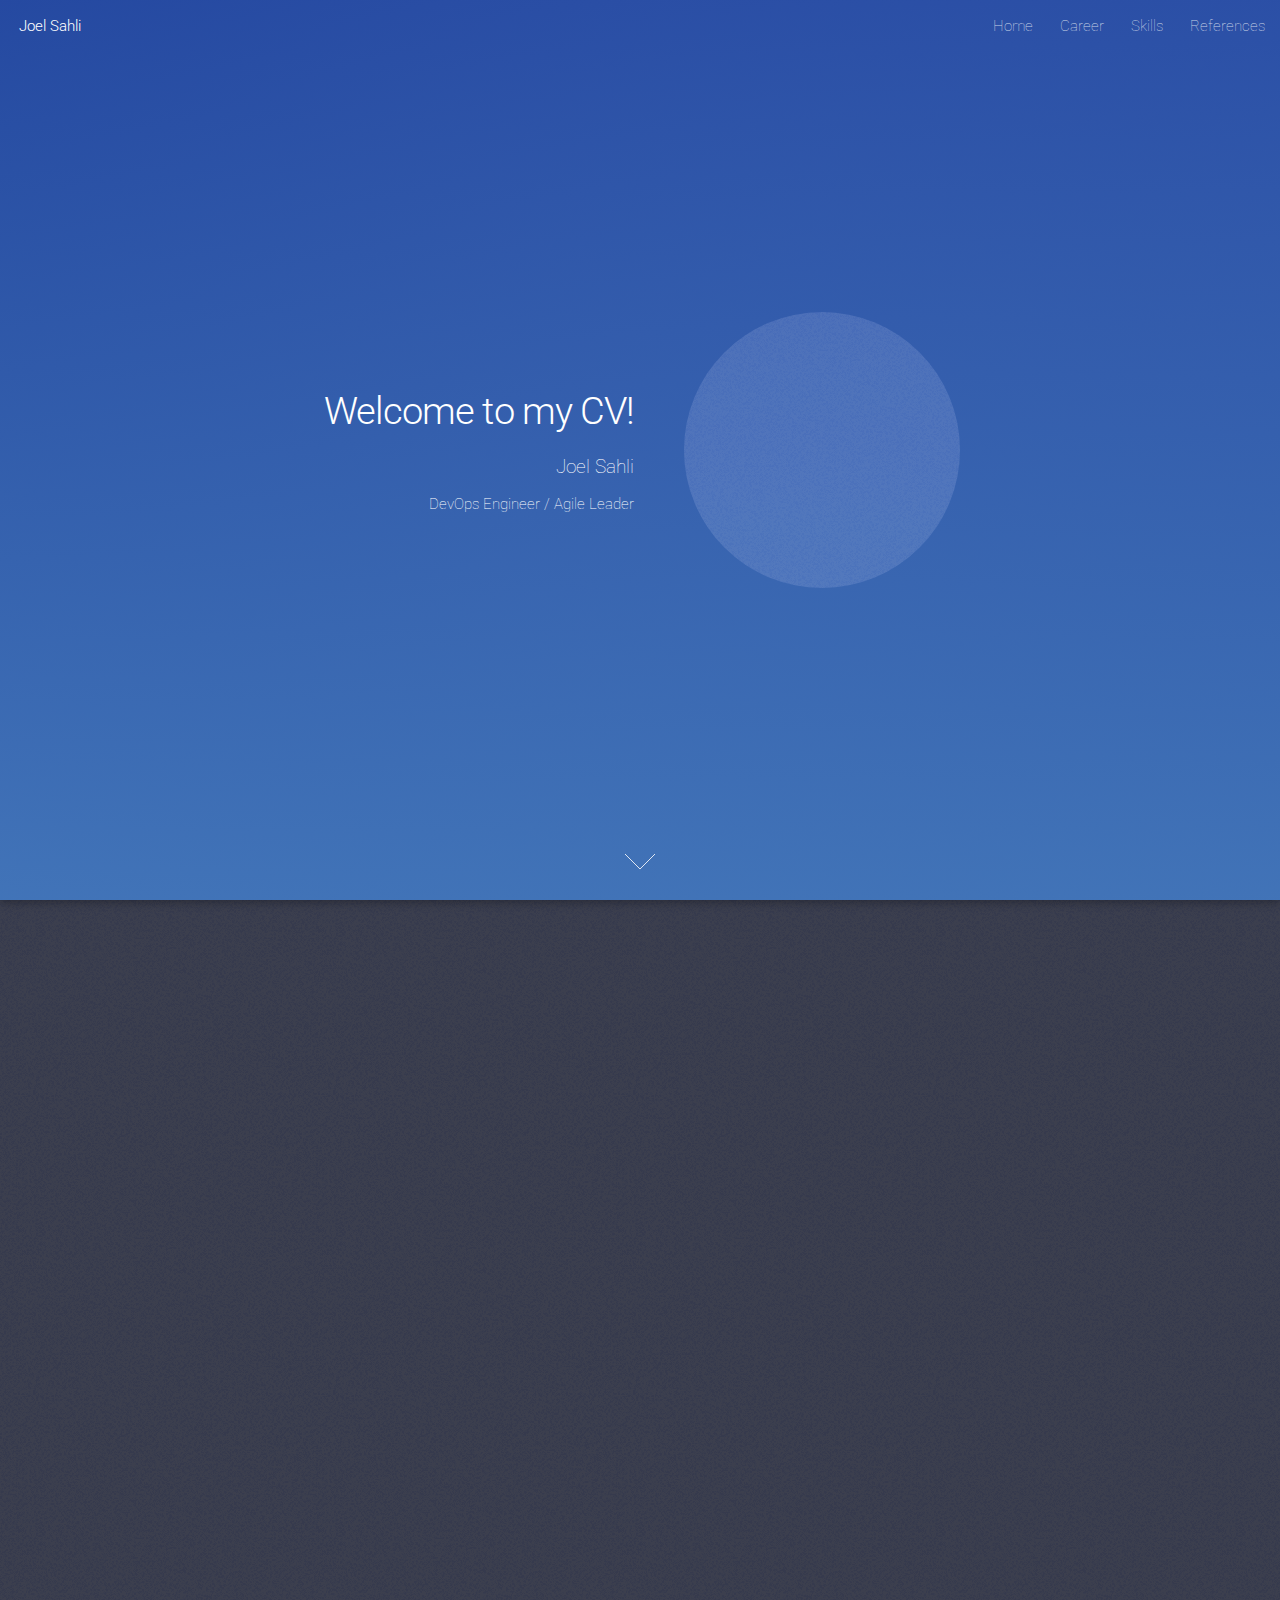
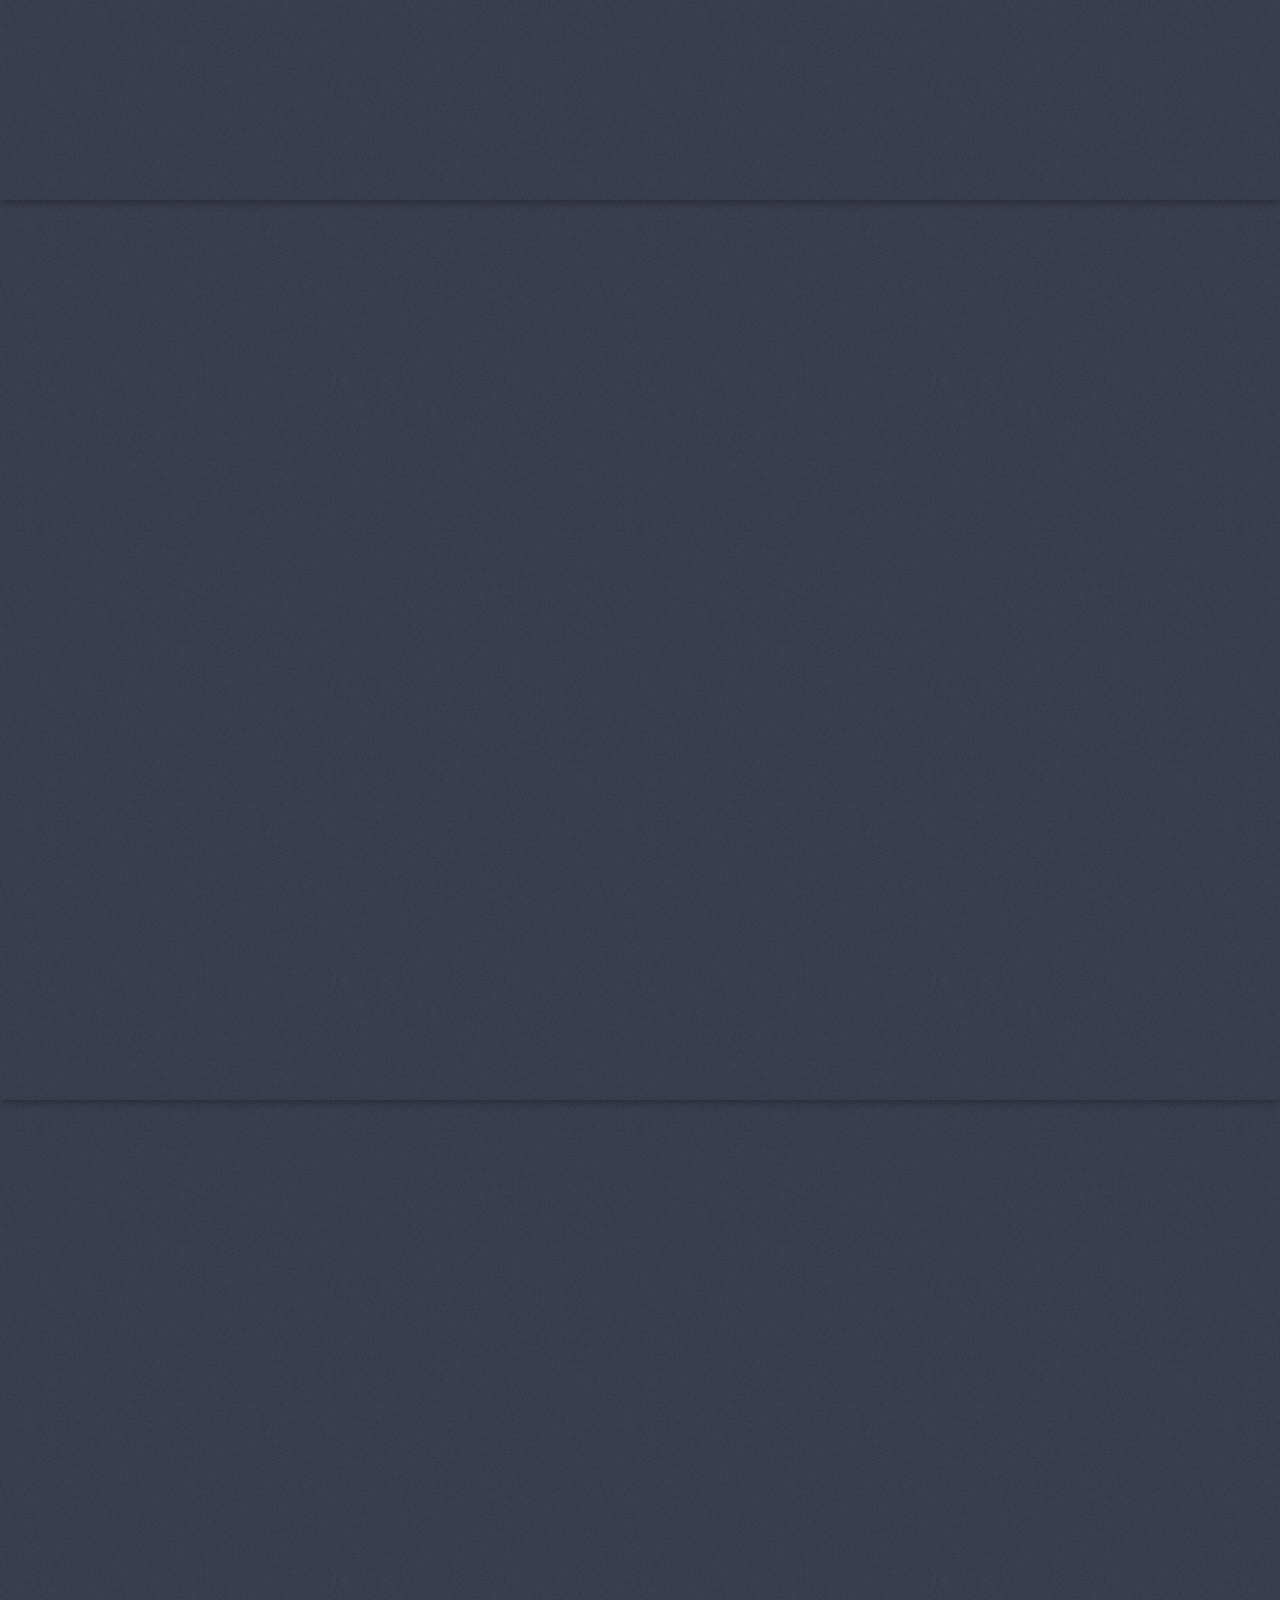
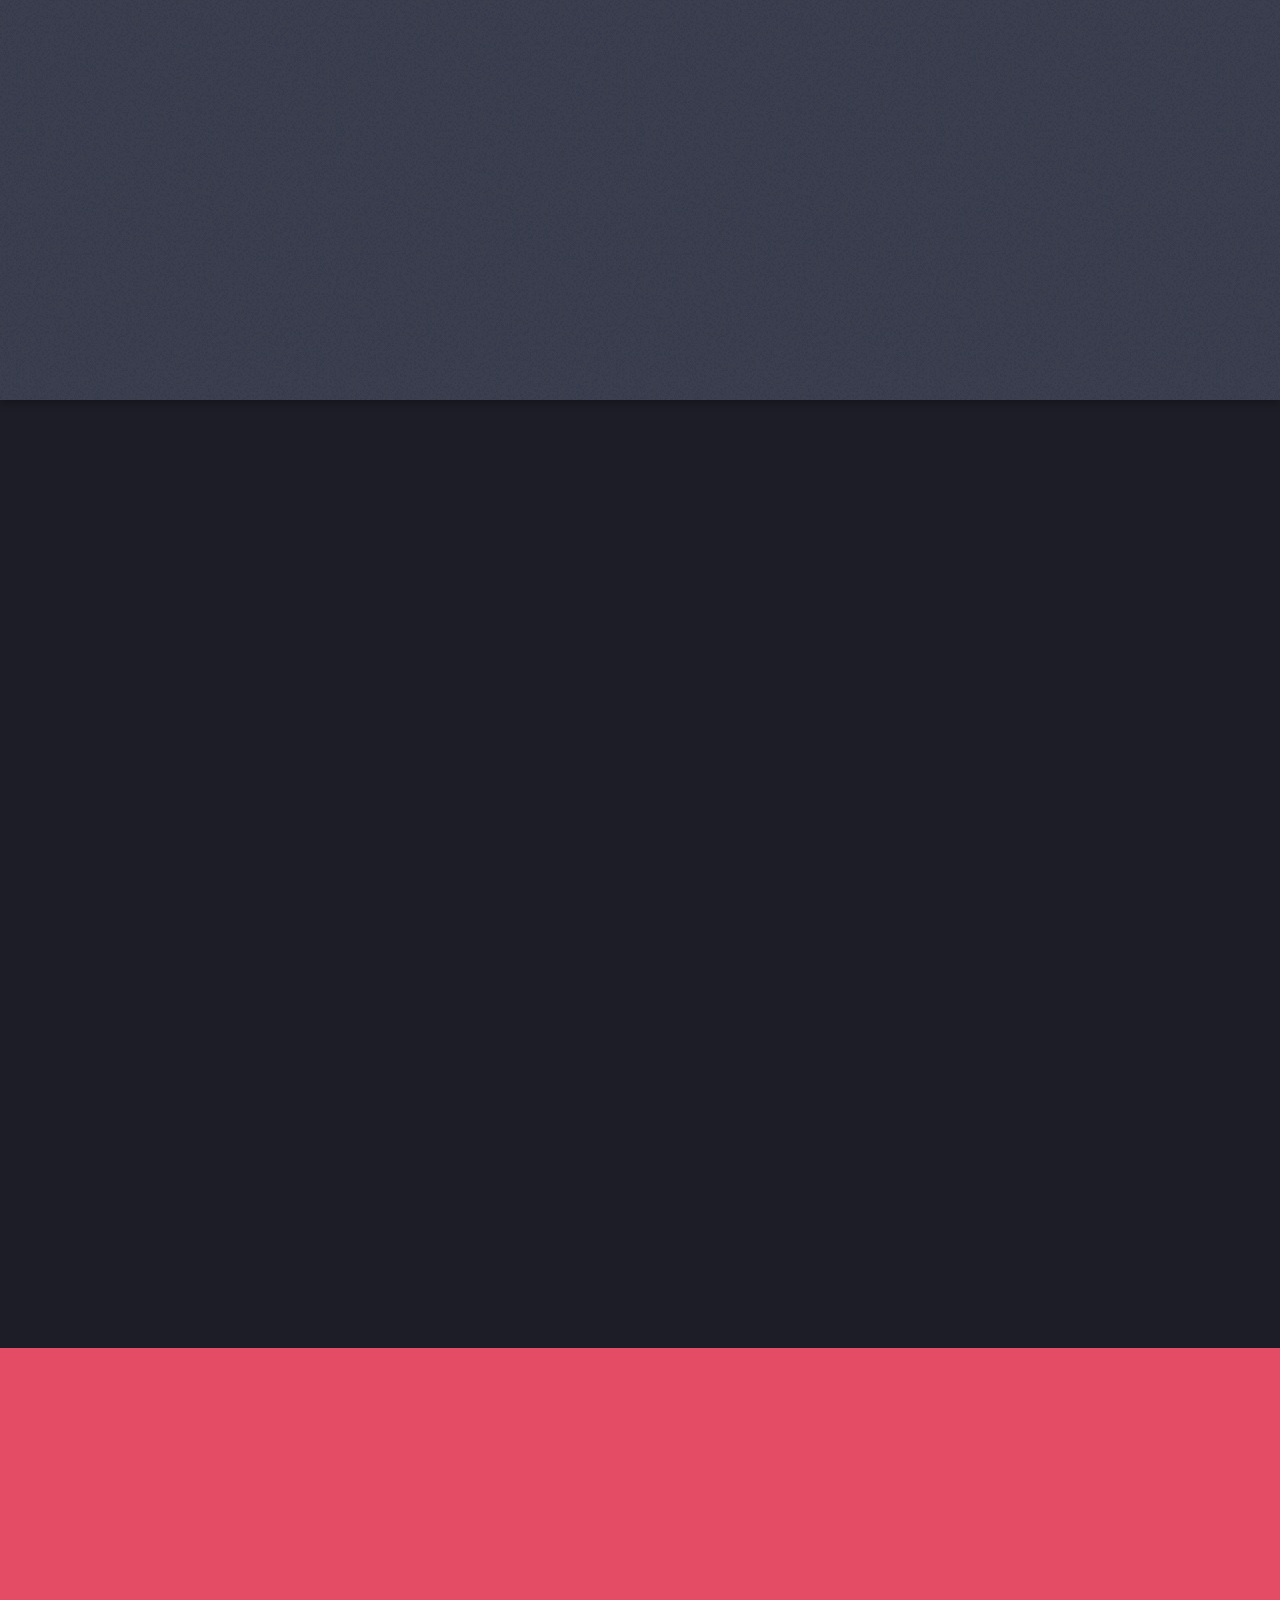
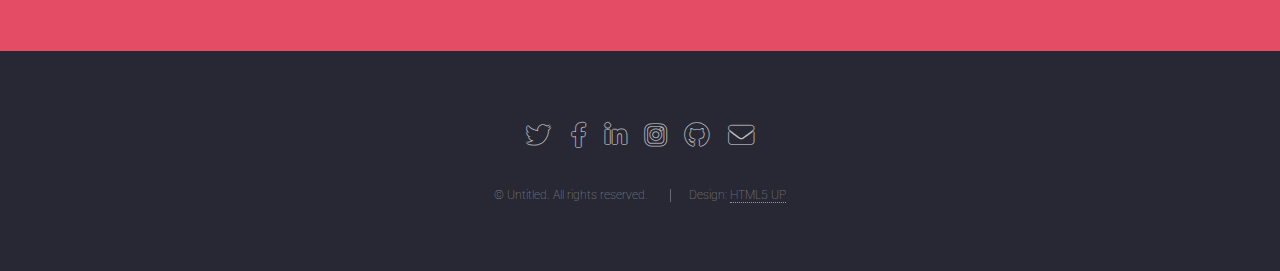
==== index.html @ 8ae9550c "initial commit" ====
<!DOCTYPE HTML>
<!--
	Landed by HTML5 UP
	html5up.net | @ajlkn
	Free for personal and commercial use under the CCA 3.0 license (html5up.net/license)
-->
<html>

<head>
	<title>Joel Sahli</title>
	<meta charset="utf-8" />
	<meta name="viewport" content="width=device-width, initial-scale=1, user-scalable=no" />
	<link rel="stylesheet" href="assets/css/main.css" />
	<noscript>
		<link rel="stylesheet" href="assets/css/noscript.css" />
	</noscript>
</head>

<body class="is-preload landing">
	<div id="page-wrapper">

		<!-- Header -->
		<header id="header">
			<h1 id="logo"><a href="index.html">Joel Sahli</a></h1>
			<nav id="nav">
				<ul>
					<li><a href="index.html">Home</a></li>
					<li><a href="#">Career</a></li>
					<li><a href="#">Skills</a></li>
					<li><a href="elements.html">References</a></li>
				</ul>
			</nav>
		</header>

		<!-- Banner -->
		<section id="banner">
			<div class="content">
				<header>
					<h2>Welcome to my CV!</h2>
					<p>Joel Sahli</p>
					<p>DevOps Engineer / Agile Leader</p>
				</header>
				<span class="image"><img src="images/profile_placeholder.jpg" alt="" /></span>
			</div>
			<a href="#one" class="goto-next scrolly">Next</a>
		</section>

		<!-- One -->
		<section id="one" class="spotlight style1 bottom">
			<span class="image fit main"><img src="images/Goldener Schnitt 31_19-Walensee.jpg" alt="" /></span>
			<div class="content">
				<div class="container">
					<div class="row">
						<div class="col-4 col-12-medium">
							<header>
								<h2>About me</h2>
								<p>Nascetur eu nibh vestibulum amet gravida nascetur praesent</p>
							</header>
						</div>
						<div class="col-4 col-12-medium">
							<p>Feugiat accumsan lorem eu ac lorem amet sed accumsan donec.
								Blandit orci porttitor semper. Arcu phasellus tortor enim mi
								nisi praesent dolor adipiscing. Integer mi sed nascetur cep aliquet
								augue varius tempus lobortis porttitor accumsan consequat
								adipiscing lorem dolor.</p>
						</div>
						<div class="col-4 col-12-medium">
							<p>Morbi enim nascetur et placerat lorem sed iaculis neque ante
								adipiscing adipiscing metus massa. Blandit orci porttitor semper.
								Arcu phasellus tortor enim mi mi nisi praesent adipiscing. Integer
								mi sed nascetur cep aliquet augue varius tempus. Feugiat lorem
								ipsum dolor nullam.</p>
						</div>
					</div>
				</div>
			</div>
			<a href="#two" class="goto-next scrolly">Next</a>
		</section>

		<!-- Two -->
		<section id="two" class="spotlight style2 right">
			<span class="image fit main"><img src="images/pic03.jpg" alt="" /></span>
			<div class="content">
				<header>
					<h2>Interdum amet non magna accumsan</h2>
					<p>Nunc commodo accumsan eget id nisi eu col volutpat magna</p>
				</header>
				<p>Feugiat accumsan lorem eu ac lorem amet ac arcu phasellus tortor enim mi mi nisi praesent adipiscing.
					Integer mi sed nascetur cep aliquet augue varius tempus lobortis porttitor lorem et accumsan
					consequat adipiscing lorem.</p>
				<ul class="actions">
					<li><a href="#" class="button">Learn More</a></li>
				</ul>
			</div>
			<a href="#three" class="goto-next scrolly">Next</a>
		</section>

		<!-- Three -->
		<section id="three" class="spotlight style3 left">
			<span class="image fit main bottom"><img src="images/pic04.jpg" alt="" /></span>
			<div class="content">
				<header>
					<h2>Interdum felis blandit praesent sed augue</h2>
					<p>Accumsan integer ultricies aliquam vel massa sapien phasellus</p>
				</header>
				<p>Feugiat accumsan lorem eu ac lorem amet ac arcu phasellus tortor enim mi mi nisi praesent adipiscing.
					Integer mi sed nascetur cep aliquet augue varius tempus lobortis porttitor lorem et accumsan
					consequat adipiscing lorem.</p>
				<ul class="actions">
					<li><a href="#" class="button">Learn More</a></li>
				</ul>
			</div>
			<a href="#four" class="goto-next scrolly">Next</a>
		</section>

		<!-- Four -->
		<section id="four" class="wrapper style1 special fade-up">
			<div class="container">
				<header class="major">
					<h2>Accumsan sed tempus adipiscing blandit</h2>
					<p>Iaculis ac volutpat vis non enim gravida nisi faucibus posuere arcu consequat</p>
				</header>
				<div class="box alt">
					<div class="row gtr-uniform">
						<section class="col-4 col-6-medium col-12-xsmall">
							<span class="icon solid alt major fa-chart-area"></span>
							<h3>Ipsum sed commodo</h3>
							<p>Feugiat accumsan lorem eu ac lorem amet accumsan donec. Blandit orci porttitor.</p>
						</section>
						<section class="col-4 col-6-medium col-12-xsmall">
							<span class="icon solid alt major fa-comment"></span>
							<h3>Eleifend lorem ornare</h3>
							<p>Feugiat accumsan lorem eu ac lorem amet accumsan donec. Blandit orci porttitor.</p>
						</section>
						<section class="col-4 col-6-medium col-12-xsmall">
							<span class="icon solid alt major fa-flask"></span>
							<h3>Cubilia cep lobortis</h3>
							<p>Feugiat accumsan lorem eu ac lorem amet accumsan donec. Blandit orci porttitor.</p>
						</section>
						<section class="col-4 col-6-medium col-12-xsmall">
							<span class="icon solid alt major fa-paper-plane"></span>
							<h3>Non semper interdum</h3>
							<p>Feugiat accumsan lorem eu ac lorem amet accumsan donec. Blandit orci porttitor.</p>
						</section>
						<section class="col-4 col-6-medium col-12-xsmall">
							<span class="icon solid alt major fa-file"></span>
							<h3>Odio laoreet accumsan</h3>
							<p>Feugiat accumsan lorem eu ac lorem amet accumsan donec. Blandit orci porttitor.</p>
						</section>
						<section class="col-4 col-6-medium col-12-xsmall">
							<span class="icon solid alt major fa-lock"></span>
							<h3>Massa arcu accumsan</h3>
							<p>Feugiat accumsan lorem eu ac lorem amet accumsan donec. Blandit orci porttitor.</p>
						</section>
					</div>
				</div>
				<footer class="major">
					<ul class="actions special">
						<li><a href="#" class="button">Magna sed feugiat</a></li>
					</ul>
				</footer>
			</div>
		</section>

		<!-- Five -->
		<section id="five" class="wrapper style2 special fade">
			<div class="container">
				<header>
					<h2>Magna faucibus lorem diam</h2>
					<p>Ante metus praesent faucibus ante integer id accumsan eleifend</p>
				</header>
				<form method="post" action="#" class="cta">
					<div class="row gtr-uniform gtr-50">
						<div class="col-8 col-12-xsmall"><input type="email" name="email" id="email"
								placeholder="Your Email Address" /></div>
						<div class="col-4 col-12-xsmall"><input type="submit" value="Get Started" class="fit primary" />
						</div>
					</div>
				</form>
			</div>
		</section>

		<!-- Footer -->
		<footer id="footer">
			<ul class="icons">
				<li><a href="#" class="icon brands alt fa-twitter"><span class="label">Twitter</span></a></li>
				<li><a href="#" class="icon brands alt fa-facebook-f"><span class="label">Facebook</span></a></li>
				<li><a href="#" class="icon brands alt fa-linkedin-in"><span class="label">LinkedIn</span></a></li>
				<li><a href="#" class="icon brands alt fa-instagram"><span class="label">Instagram</span></a></li>
				<li><a href="#" class="icon brands alt fa-github"><span class="label">GitHub</span></a></li>
				<li><a href="#" class="icon solid alt fa-envelope"><span class="label">Email</span></a></li>
			</ul>
			<ul class="copyright">
				<li>&copy; Untitled. All rights reserved.</li>
				<li>Design: <a href="http://html5up.net">HTML5 UP</a></li>
			</ul>
		</footer>

	</div>

	<!-- Scripts -->
	<script src="assets/js/jquery.min.js"></script>
	<script src="assets/js/jquery.scrolly.min.js"></script>
	<script src="assets/js/jquery.dropotron.min.js"></script>
	<script src="assets/js/jquery.scrollex.min.js"></script>
	<script src="assets/js/browser.min.js"></script>
	<script src="assets/js/breakpoints.min.js"></script>
	<script src="assets/js/util.js"></script>
	<script src="assets/js/main.js"></script>

</body>

</html>
---- assets/css/main.css ----
@import url("fontawesome-all.min.css");
@import url("https://fonts.googleapis.com/css?family=Roboto:100,300,100italic,300italic");

/*
	Landed by HTML5 UP
	html5up.net | @ajlkn
	Free for personal and commercial use under the CCA 3.0 license (html5up.net/license)
*/

html, body, div, span, applet, object,
iframe, h1, h2, h3, h4, h5, h6, p, blockquote,
pre, a, abbr, acronym, address, big, cite,
code, del, dfn, em, img, ins, kbd, q, s, samp,
small, strike, strong, sub, sup, tt, var, b,
u, i, center, dl, dt, dd, ol, ul, li, fieldset,
form, label, legend, table, caption, tbody,
tfoot, thead, tr, th, td, article, aside,
canvas, details, embed, figure, figcaption,
footer, header, hgroup, menu, nav, output, ruby,
section, summary, time, mark, audio, video {
	margin: 0;
	padding: 0;
	border: 0;
	font-size: 100%;
	font: inherit;
	vertical-align: baseline;}

article, aside, details, figcaption, figure,
footer, header, hgroup, menu, nav, section {
	display: block;}

body {
	line-height: 1;
}

ol, ul {
	list-style: none;
}

blockquote, q {
	quotes: none;
}

	blockquote:before, blockquote:after, q:before, q:after {
		content: '';
		content: none;
	}

table {
	border-collapse: collapse;
	border-spacing: 0;
}

body {
	-webkit-text-size-adjust: none;
}

mark {
	background-color: transparent;
	color: inherit;
}

input::-moz-focus-inner {
	border: 0;
	padding: 0;
}

input, select, textarea {
	-moz-appearance: none;
	-webkit-appearance: none;
	-ms-appearance: none;
	appearance: none;
}

/* Basic */

	html {
		box-sizing: border-box;
	}

	*, *:before, *:after {
		box-sizing: inherit;
	}

	html, body {
		background: #1c1d26;
	}

	body.is-preload *, body.is-preload *:before, body.is-preload *:after {
		-moz-animation: none !important;
		-webkit-animation: none !important;
		-ms-animation: none !important;
		animation: none !important;
		-moz-transition: none !important;
		-webkit-transition: none !important;
		-ms-transition: none !important;
		transition: none !important;
	}

	body, input, select, textarea {
		color: rgba(255, 255, 255, 0.75);
		font-family: "Roboto", Helvetica, sans-serif;
		font-size: 15pt;
		font-weight: 100;
		line-height: 1.75em;
	}

	a {
		-moz-transition: border-color 0.2s ease-in-out, color 0.2s ease-in-out;
		-webkit-transition: border-color 0.2s ease-in-out, color 0.2s ease-in-out;
		-ms-transition: border-color 0.2s ease-in-out, color 0.2s ease-in-out;
		transition: border-color 0.2s ease-in-out, color 0.2s ease-in-out;
		border-bottom: dotted 1px;
		color: #e44c65;
		text-decoration: none;
	}

		a:hover {
			color: #e44c65 !important;
			border-bottom-color: transparent;
		}

	strong, b {
		color: #ffffff;
		font-weight: 300;
	}

	em, i {
		font-style: italic;
	}

	p {
		margin: 0 0 2em 0;
	}

	h1, h2, h3, h4, h5, h6 {
		color: #ffffff;
		font-weight: 300;
		line-height: 1em;
		margin: 0 0 1em 0;
	}

		h1 a, h2 a, h3 a, h4 a, h5 a, h6 a {
			color: inherit;
			border: 0;
		}

	h2 {
		font-size: 2em;
		line-height: 1.5em;
		letter-spacing: -0.025em;
	}

	h3 {
		font-size: 1.35em;
		line-height: 1.5em;
	}

	h4 {
		font-size: 1.1em;
		line-height: 1.5em;
	}

	h5 {
		font-size: 0.9em;
		line-height: 1.5em;
	}

	h6 {
		font-size: 0.7em;
		line-height: 1.5em;
	}

	sub {
		font-size: 0.8em;
		position: relative;
		top: 0.5em;
	}

	sup {
		font-size: 0.8em;
		position: relative;
		top: -0.5em;
	}

	hr {
		border: 0;
		border-bottom: solid 1px rgba(255, 255, 255, 0.3);
		margin: 3em 0;
	}

		hr.major {
			margin: 4em 0;
		}

	blockquote {
		border-left: solid 4px rgba(255, 255, 255, 0.3);
		font-style: italic;
		margin: 0 0 2em 0;
		padding: 0.5em 0 0.5em 2em;
	}

	code {
		background: rgba(255, 255, 255, 0.075);
		border-radius: 4px;
		font-family: "Courier New", monospace;
		font-size: 0.9em;
		margin: 0 0.25em;
		padding: 0.25em 0.65em;
	}

	pre {
		-webkit-overflow-scrolling: touch;
		font-family: "Courier New", monospace;
		font-size: 0.9em;
		margin: 0 0 2em 0;
	}

		pre code {
			display: block;
			line-height: 1.75em;
			padding: 1em 1.5em;
			overflow-x: auto;
		}

	.align-left {
		text-align: left;
	}

	.align-center {
		text-align: center;
	}

	.align-right {
		text-align: right;
	}

/* Loader */

	@-moz-keyframes spinner-show {
		0% {
			opacity: 0;
		}

		100% {
			opacity: 1;
		}
	}

	@-webkit-keyframes spinner-show {
		0% {
			opacity: 0;
		}

		100% {
			opacity: 1;
		}
	}

	@-ms-keyframes spinner-show {
		0% {
			opacity: 0;
		}

		100% {
			opacity: 1;
		}
	}

	@keyframes spinner-show {
		0% {
			opacity: 0;
		}

		100% {
			opacity: 1;
		}
	}

	@-moz-keyframes spinner-hide {
		0% {
			color: rgba(255, 255, 255, 0.15);
			z-index: 100001;
			-moz-transform: scale(1) rotate(0deg);
			-webkit-transform: scale(1) rotate(0deg);
			-ms-transform: scale(1) rotate(0deg);
			transform: scale(1) rotate(0deg);
		}

		99% {
			color: #1c1d26;
			z-index: 100001;
			-moz-transform: scale(0.5) rotate(360deg);
			-webkit-transform: scale(0.5) rotate(360deg);
			-ms-transform: scale(0.5) rotate(360deg);
			transform: scale(0.5) rotate(360deg);
		}

		100% {
			color: #1c1d26;
			z-index: -1;
			-moz-transform: scale(0.5) rotate(360deg);
			-webkit-transform: scale(0.5) rotate(360deg);
			-ms-transform: scale(0.5) rotate(360deg);
			transform: scale(0.5) rotate(360deg);
		}
	}

	@-webkit-keyframes spinner-hide {
		0% {
			color: rgba(255, 255, 255, 0.15);
			z-index: 100001;
			-moz-transform: scale(1) rotate(0deg);
			-webkit-transform: scale(1) rotate(0deg);
			-ms-transform: scale(1) rotate(0deg);
			transform: scale(1) rotate(0deg);
		}

		99% {
			color: #1c1d26;
			z-index: 100001;
			-moz-transform: scale(0.5) rotate(360deg);
			-webkit-transform: scale(0.5) rotate(360deg);
			-ms-transform: scale(0.5) rotate(360deg);
			transform: scale(0.5) rotate(360deg);
		}

		100% {
			color: #1c1d26;
			z-index: -1;
			-moz-transform: scale(0.5) rotate(360deg);
			-webkit-transform: scale(0.5) rotate(360deg);
			-ms-transform: scale(0.5) rotate(360deg);
			transform: scale(0.5) rotate(360deg);
		}
	}

	@-ms-keyframes spinner-hide {
		0% {
			color: rgba(255, 255, 255, 0.15);
			z-index: 100001;
			-moz-transform: scale(1) rotate(0deg);
			-webkit-transform: scale(1) rotate(0deg);
			-ms-transform: scale(1) rotate(0deg);
			transform: scale(1) rotate(0deg);
		}

		99% {
			color: #1c1d26;
			z-index: 100001;
			-moz-transform: scale(0.5) rotate(360deg);
			-webkit-transform: scale(0.5) rotate(360deg);
			-ms-transform: scale(0.5) rotate(360deg);
			transform: scale(0.5) rotate(360deg);
		}

		100% {
			color: #1c1d26;
			z-index: -1;
			-moz-transform: scale(0.5) rotate(360deg);
			-webkit-transform: scale(0.5) rotate(360deg);
			-ms-transform: scale(0.5) rotate(360deg);
			transform: scale(0.5) rotate(360deg);
		}
	}

	@keyframes spinner-hide {
		0% {
			color: rgba(255, 255, 255, 0.15);
			z-index: 100001;
			-moz-transform: scale(1) rotate(0deg);
			-webkit-transform: scale(1) rotate(0deg);
			-ms-transform: scale(1) rotate(0deg);
			transform: scale(1) rotate(0deg);
		}

		99% {
			color: #1c1d26;
			z-index: 100001;
			-moz-transform: scale(0.5) rotate(360deg);
			-webkit-transform: scale(0.5) rotate(360deg);
			-ms-transform: scale(0.5) rotate(360deg);
			transform: scale(0.5) rotate(360deg);
		}

		100% {
			color: #1c1d26;
			z-index: -1;
			-moz-transform: scale(0.5) rotate(360deg);
			-webkit-transform: scale(0.5) rotate(360deg);
			-ms-transform: scale(0.5) rotate(360deg);
			transform: scale(0.5) rotate(360deg);
		}
	}

	@-moz-keyframes spinner-rotate {
		0% {
			-moz-transform: scale(1) rotate(0deg);
			-webkit-transform: scale(1) rotate(0deg);
			-ms-transform: scale(1) rotate(0deg);
			transform: scale(1) rotate(0deg);
		}

		100% {
			-moz-transform: scale(1) rotate(360deg);
			-webkit-transform: scale(1) rotate(360deg);
			-ms-transform: scale(1) rotate(360deg);
			transform: scale(1) rotate(360deg);
		}
	}

	@-webkit-keyframes spinner-rotate {
		0% {
			-moz-transform: scale(1) rotate(0deg);
			-webkit-transform: scale(1) rotate(0deg);
			-ms-transform: scale(1) rotate(0deg);
			transform: scale(1) rotate(0deg);
		}

		100% {
			-moz-transform: scale(1) rotate(360deg);
			-webkit-transform: scale(1) rotate(360deg);
			-ms-transform: scale(1) rotate(360deg);
			transform: scale(1) rotate(360deg);
		}
	}

	@-ms-keyframes spinner-rotate {
		0% {
			-moz-transform: scale(1) rotate(0deg);
			-webkit-transform: scale(1) rotate(0deg);
			-ms-transform: scale(1) rotate(0deg);
			transform: scale(1) rotate(0deg);
		}

		100% {
			-moz-transform: scale(1) rotate(360deg);
			-webkit-transform: scale(1) rotate(360deg);
			-ms-transform: scale(1) rotate(360deg);
			transform: scale(1) rotate(360deg);
		}
	}

	@keyframes spinner-rotate {
		0% {
			-moz-transform: scale(1) rotate(0deg);
			-webkit-transform: scale(1) rotate(0deg);
			-ms-transform: scale(1) rotate(0deg);
			transform: scale(1) rotate(0deg);
		}

		100% {
			-moz-transform: scale(1) rotate(360deg);
			-webkit-transform: scale(1) rotate(360deg);
			-ms-transform: scale(1) rotate(360deg);
			transform: scale(1) rotate(360deg);
		}
	}

	@-moz-keyframes overlay-hide {
		0% {
			opacity: 1;
			z-index: 100000;
		}

		15% {
			opacity: 1;
			z-index: 100000;
		}

		99% {
			opacity: 0;
			z-index: 100000;
		}

		100% {
			opacity: 0;
			z-index: -1;
		}
	}

	@-webkit-keyframes overlay-hide {
		0% {
			opacity: 1;
			z-index: 100000;
		}

		15% {
			opacity: 1;
			z-index: 100000;
		}

		99% {
			opacity: 0;
			z-index: 100000;
		}

		100% {
			opacity: 0;
			z-index: -1;
		}
	}

	@-ms-keyframes overlay-hide {
		0% {
			opacity: 1;
			z-index: 100000;
		}

		15% {
			opacity: 1;
			z-index: 100000;
		}

		99% {
			opacity: 0;
			z-index: 100000;
		}

		100% {
			opacity: 0;
			z-index: -1;
		}
	}

	@keyframes overlay-hide {
		0% {
			opacity: 1;
			z-index: 100000;
		}

		15% {
			opacity: 1;
			z-index: 100000;
		}

		99% {
			opacity: 0;
			z-index: 100000;
		}

		100% {
			opacity: 0;
			z-index: -1;
		}
	}

	body.landing {
		text-decoration: none;
	}

		body.landing:before {
			-moz-osx-font-smoothing: grayscale;
			-webkit-font-smoothing: antialiased;
			display: inline-block;
			font-style: normal;
			font-variant: normal;
			text-rendering: auto;
			line-height: 1;
			text-transform: none !important;
			font-family: 'Font Awesome 5 Free';
			font-weight: 900;
		}

		body.landing:before {
			-moz-animation: spinner-show 1.5s 1 0.25s ease forwards, spinner-hide 0.25s ease-in-out forwards !important;
			-webkit-animation: spinner-show 1.5s 1 0.25s ease forwards, spinner-hide 0.25s ease-in-out forwards !important;
			-ms-animation: spinner-show 1.5s 1 0.25s ease forwards, spinner-hide 0.25s ease-in-out forwards !important;
			animation: spinner-show 1.5s 1 0.25s ease forwards, spinner-hide 0.25s ease-in-out forwards !important;
			-moz-transform-origin: 50% 50%;
			-webkit-transform-origin: 50% 50%;
			-ms-transform-origin: 50% 50%;
			transform-origin: 50% 50%;
			color: rgba(255, 255, 255, 0.15);
			content: '\f1ce';
			cursor: default;
			display: block;
			font-size: 2em;
			height: 2em;
			left: 50%;
			line-height: 2em;
			margin: -1em 0 0 -1em;
			opacity: 0;
			position: fixed;
			text-align: center;
			top: 50%;
			width: 2em;
			z-index: -1;
		}

		body.landing:after {
			-moz-animation: overlay-hide 1.5s ease-in forwards !important;
			-webkit-animation: overlay-hide 1.5s ease-in forwards !important;
			-ms-animation: overlay-hide 1.5s ease-in forwards !important;
			animation: overlay-hide 1.5s ease-in forwards !important;
			background: #1c1d26;
			content: '';
			display: block;
			height: 100%;
			left: 0;
			opacity: 0;
			position: fixed;
			top: 0;
			width: 100%;
			z-index: -1;
		}

		body.landing.is-preload:before {
			-moz-animation: spinner-show 1.5s 1 0.25s ease forwards, spinner-rotate 0.75s infinite linear !important;
			-webkit-animation: spinner-show 1.5s 1 0.25s ease forwards, spinner-rotate 0.75s infinite linear !important;
			-ms-animation: spinner-show 1.5s 1 0.25s ease forwards, spinner-rotate 0.75s infinite linear !important;
			animation: spinner-show 1.5s 1 0.25s ease forwards, spinner-rotate 0.75s infinite linear !important;
			z-index: 100001;
		}

		body.landing.is-preload:after {
			-moz-animation: none !important;
			-webkit-animation: none !important;
			-ms-animation: none !important;
			animation: none !important;
			opacity: 1;
			z-index: 100000;
		}

	@media (-webkit-min-device-pixel-ratio: 2) {

		body.landing:before {
			line-height: 2.025em;
		}

	}

/* Container */

	.container {
		margin: 0 auto;
		max-width: calc(100% - 4em);
		width: 70em;
	}

		.container.xsmall {
			width: 17.5em;
		}

		.container.small {
			width: 35em;
		}

		.container.medium {
			width: 52.5em;
		}

		.container.large {
			width: 87.5em;
		}

		.container.xlarge {
			width: 105em;
		}

		.container.max {
			width: 100%;
		}

		@media screen and (max-width: 1280px) {

			.container {
				width: 90%;
				max-width: 100%;
			}

		}

		@media screen and (max-width: 980px) {

			.container {
				width: 100% !important;
			}

		}

/* Row */

	.row {
		display: flex;
		flex-wrap: wrap;
		box-sizing: border-box;
		align-items: stretch;
	}

		.row > * {
			box-sizing: border-box;
		}

		.row.gtr-uniform > * > :last-child {
			margin-bottom: 0;
		}

		.row.aln-left {
			justify-content: flex-start;
		}

		.row.aln-center {
			justify-content: center;
		}

		.row.aln-right {
			justify-content: flex-end;
		}

		.row.aln-top {
			align-items: flex-start;
		}

		.row.aln-middle {
			align-items: center;
		}

		.row.aln-bottom {
			align-items: flex-end;
		}

		.row > .imp {
			order: -1;
		}

		.row > .col-1 {
			width: 8.33333%;
		}

		.row > .off-1 {
			margin-left: 8.33333%;
		}

		.row > .col-2 {
			width: 16.66667%;
		}

		.row > .off-2 {
			margin-left: 16.66667%;
		}

		.row > .col-3 {
			width: 25%;
		}

		.row > .off-3 {
			margin-left: 25%;
		}

		.row > .col-4 {
			width: 33.33333%;
		}

		.row > .off-4 {
			margin-left: 33.33333%;
		}

		.row > .col-5 {
			width: 41.66667%;
		}

		.row > .off-5 {
			margin-left: 41.66667%;
		}

		.row > .col-6 {
			width: 50%;
		}

		.row > .off-6 {
			margin-left: 50%;
		}

		.row > .col-7 {
			width: 58.33333%;
		}

		.row > .off-7 {
			margin-left: 58.33333%;
		}

		.row > .col-8 {
			width: 66.66667%;
		}

		.row > .off-8 {
			margin-left: 66.66667%;
		}

		.row > .col-9 {
			width: 75%;
		}

		.row > .off-9 {
			margin-left: 75%;
		}

		.row > .col-10 {
			width: 83.33333%;
		}

		.row > .off-10 {
			margin-left: 83.33333%;
		}

		.row > .col-11 {
			width: 91.66667%;
		}

		.row > .off-11 {
			margin-left: 91.66667%;
		}

		.row > .col-12 {
			width: 100%;
		}

		.row > .off-12 {
			margin-left: 100%;
		}

		.row.gtr-0 {
			margin-top: 0;
			margin-left: 0em;
		}

			.row.gtr-0 > * {
				padding: 0 0 0 0em;
			}

			.row.gtr-0.gtr-uniform {
				margin-top: 0em;
			}

				.row.gtr-0.gtr-uniform > * {
					padding-top: 0em;
				}

		.row.gtr-25 {
			margin-top: 0;
			margin-left: -0.625em;
		}

			.row.gtr-25 > * {
				padding: 0 0 0 0.625em;
			}

			.row.gtr-25.gtr-uniform {
				margin-top: -0.625em;
			}

				.row.gtr-25.gtr-uniform > * {
					padding-top: 0.625em;
				}

		.row.gtr-50 {
			margin-top: 0;
			margin-left: -1.25em;
		}

			.row.gtr-50 > * {
				padding: 0 0 0 1.25em;
			}

			.row.gtr-50.gtr-uniform {
				margin-top: -1.25em;
			}

				.row.gtr-50.gtr-uniform > * {
					padding-top: 1.25em;
				}

		.row {
			margin-top: 0;
			margin-left: -2.5em;
		}

			.row > * {
				padding: 0 0 0 2.5em;
			}

			.row.gtr-uniform {
				margin-top: -2.5em;
			}

				.row.gtr-uniform > * {
					padding-top: 2.5em;
				}

		.row.gtr-150 {
			margin-top: 0;
			margin-left: -3.75em;
		}

			.row.gtr-150 > * {
				padding: 0 0 0 3.75em;
			}

			.row.gtr-150.gtr-uniform {
				margin-top: -3.75em;
			}

				.row.gtr-150.gtr-uniform > * {
					padding-top: 3.75em;
				}

		.row.gtr-200 {
			margin-top: 0;
			margin-left: -5em;
		}

			.row.gtr-200 > * {
				padding: 0 0 0 5em;
			}

			.row.gtr-200.gtr-uniform {
				margin-top: -5em;
			}

				.row.gtr-200.gtr-uniform > * {
					padding-top: 5em;
				}

		@media screen and (max-width: 1680px) {

			.row {
				display: flex;
				flex-wrap: wrap;
				box-sizing: border-box;
				align-items: stretch;
			}

				.row > * {
					box-sizing: border-box;
				}

				.row.gtr-uniform > * > :last-child {
					margin-bottom: 0;
				}

				.row.aln-left {
					justify-content: flex-start;
				}

				.row.aln-center {
					justify-content: center;
				}

				.row.aln-right {
					justify-content: flex-end;
				}

				.row.aln-top {
					align-items: flex-start;
				}

				.row.aln-middle {
					align-items: center;
				}

				.row.aln-bottom {
					align-items: flex-end;
				}

				.row > .imp-xlarge {
					order: -1;
				}

				.row > .col-1-xlarge {
					width: 8.33333%;
				}

				.row > .off-1-xlarge {
					margin-left: 8.33333%;
				}

				.row > .col-2-xlarge {
					width: 16.66667%;
				}

				.row > .off-2-xlarge {
					margin-left: 16.66667%;
				}

				.row > .col-3-xlarge {
					width: 25%;
				}

				.row > .off-3-xlarge {
					margin-left: 25%;
				}

				.row > .col-4-xlarge {
					width: 33.33333%;
				}

				.row > .off-4-xlarge {
					margin-left: 33.33333%;
				}

				.row > .col-5-xlarge {
					width: 41.66667%;
				}

				.row > .off-5-xlarge {
					margin-left: 41.66667%;
				}

				.row > .col-6-xlarge {
					width: 50%;
				}

				.row > .off-6-xlarge {
					margin-left: 50%;
				}

				.row > .col-7-xlarge {
					width: 58.33333%;
				}

				.row > .off-7-xlarge {
					margin-left: 58.33333%;
				}

				.row > .col-8-xlarge {
					width: 66.66667%;
				}

				.row > .off-8-xlarge {
					margin-left: 66.66667%;
				}

				.row > .col-9-xlarge {
					width: 75%;
				}

				.row > .off-9-xlarge {
					margin-left: 75%;
				}

				.row > .col-10-xlarge {
					width: 83.33333%;
				}

				.row > .off-10-xlarge {
					margin-left: 83.33333%;
				}

				.row > .col-11-xlarge {
					width: 91.66667%;
				}

				.row > .off-11-xlarge {
					margin-left: 91.66667%;
				}

				.row > .col-12-xlarge {
					width: 100%;
				}

				.row > .off-12-xlarge {
					margin-left: 100%;
				}

				.row.gtr-0 {
					margin-top: 0;
					margin-left: 0em;
				}

					.row.gtr-0 > * {
						padding: 0 0 0 0em;
					}

					.row.gtr-0.gtr-uniform {
						margin-top: 0em;
					}

						.row.gtr-0.gtr-uniform > * {
							padding-top: 0em;
						}

				.row.gtr-25 {
					margin-top: 0;
					margin-left: -0.625em;
				}

					.row.gtr-25 > * {
						padding: 0 0 0 0.625em;
					}

					.row.gtr-25.gtr-uniform {
						margin-top: -0.625em;
					}

						.row.gtr-25.gtr-uniform > * {
							padding-top: 0.625em;
						}

				.row.gtr-50 {
					margin-top: 0;
					margin-left: -1.25em;
				}

					.row.gtr-50 > * {
						padding: 0 0 0 1.25em;
					}

					.row.gtr-50.gtr-uniform {
						margin-top: -1.25em;
					}

						.row.gtr-50.gtr-uniform > * {
							padding-top: 1.25em;
						}

				.row {
					margin-top: 0;
					margin-left: -2.5em;
				}

					.row > * {
						padding: 0 0 0 2.5em;
					}

					.row.gtr-uniform {
						margin-top: -2.5em;
					}

						.row.gtr-uniform > * {
							padding-top: 2.5em;
						}

				.row.gtr-150 {
					margin-top: 0;
					margin-left: -3.75em;
				}

					.row.gtr-150 > * {
						padding: 0 0 0 3.75em;
					}

					.row.gtr-150.gtr-uniform {
						margin-top: -3.75em;
					}

						.row.gtr-150.gtr-uniform > * {
							padding-top: 3.75em;
						}

				.row.gtr-200 {
					margin-top: 0;
					margin-left: -5em;
				}

					.row.gtr-200 > * {
						padding: 0 0 0 5em;
					}

					.row.gtr-200.gtr-uniform {
						margin-top: -5em;
					}

						.row.gtr-200.gtr-uniform > * {
							padding-top: 5em;
						}

		}

		@media screen and (max-width: 1280px) {

			.row {
				display: flex;
				flex-wrap: wrap;
				box-sizing: border-box;
				align-items: stretch;
			}

				.row > * {
					box-sizing: border-box;
				}

				.row.gtr-uniform > * > :last-child {
					margin-bottom: 0;
				}

				.row.aln-left {
					justify-content: flex-start;
				}

				.row.aln-center {
					justify-content: center;
				}

				.row.aln-right {
					justify-content: flex-end;
				}

				.row.aln-top {
					align-items: flex-start;
				}

				.row.aln-middle {
					align-items: center;
				}

				.row.aln-bottom {
					align-items: flex-end;
				}

				.row > .imp-large {
					order: -1;
				}

				.row > .col-1-large {
					width: 8.33333%;
				}

				.row > .off-1-large {
					margin-left: 8.33333%;
				}

				.row > .col-2-large {
					width: 16.66667%;
				}

				.row > .off-2-large {
					margin-left: 16.66667%;
				}

				.row > .col-3-large {
					width: 25%;
				}

				.row > .off-3-large {
					margin-left: 25%;
				}

				.row > .col-4-large {
					width: 33.33333%;
				}

				.row > .off-4-large {
					margin-left: 33.33333%;
				}

				.row > .col-5-large {
					width: 41.66667%;
				}

				.row > .off-5-large {
					margin-left: 41.66667%;
				}

				.row > .col-6-large {
					width: 50%;
				}

				.row > .off-6-large {
					margin-left: 50%;
				}

				.row > .col-7-large {
					width: 58.33333%;
				}

				.row > .off-7-large {
					margin-left: 58.33333%;
				}

				.row > .col-8-large {
					width: 66.66667%;
				}

				.row > .off-8-large {
					margin-left: 66.66667%;
				}

				.row > .col-9-large {
					width: 75%;
				}

				.row > .off-9-large {
					margin-left: 75%;
				}

				.row > .col-10-large {
					width: 83.33333%;
				}

				.row > .off-10-large {
					margin-left: 83.33333%;
				}

				.row > .col-11-large {
					width: 91.66667%;
				}

				.row > .off-11-large {
					margin-left: 91.66667%;
				}

				.row > .col-12-large {
					width: 100%;
				}

				.row > .off-12-large {
					margin-left: 100%;
				}

				.row.gtr-0 {
					margin-top: 0;
					margin-left: 0em;
				}

					.row.gtr-0 > * {
						padding: 0 0 0 0em;
					}

					.row.gtr-0.gtr-uniform {
						margin-top: 0em;
					}

						.row.gtr-0.gtr-uniform > * {
							padding-top: 0em;
						}

				.row.gtr-25 {
					margin-top: 0;
					margin-left: -0.625em;
				}

					.row.gtr-25 > * {
						padding: 0 0 0 0.625em;
					}

					.row.gtr-25.gtr-uniform {
						margin-top: -0.625em;
					}

						.row.gtr-25.gtr-uniform > * {
							padding-top: 0.625em;
						}

				.row.gtr-50 {
					margin-top: 0;
					margin-left: -1.25em;
				}

					.row.gtr-50 > * {
						padding: 0 0 0 1.25em;
					}

					.row.gtr-50.gtr-uniform {
						margin-top: -1.25em;
					}

						.row.gtr-50.gtr-uniform > * {
							padding-top: 1.25em;
						}

				.row {
					margin-top: 0;
					margin-left: -2.5em;
				}

					.row > * {
						padding: 0 0 0 2.5em;
					}

					.row.gtr-uniform {
						margin-top: -2.5em;
					}

						.row.gtr-uniform > * {
							padding-top: 2.5em;
						}

				.row.gtr-150 {
					margin-top: 0;
					margin-left: -3.75em;
				}

					.row.gtr-150 > * {
						padding: 0 0 0 3.75em;
					}

					.row.gtr-150.gtr-uniform {
						margin-top: -3.75em;
					}

						.row.gtr-150.gtr-uniform > * {
							padding-top: 3.75em;
						}

				.row.gtr-200 {
					margin-top: 0;
					margin-left: -5em;
				}

					.row.gtr-200 > * {
						padding: 0 0 0 5em;
					}

					.row.gtr-200.gtr-uniform {
						margin-top: -5em;
					}

						.row.gtr-200.gtr-uniform > * {
							padding-top: 5em;
						}

		}

		@media screen and (max-width: 980px) {

			.row {
				display: flex;
				flex-wrap: wrap;
				box-sizing: border-box;
				align-items: stretch;
			}

				.row > * {
					box-sizing: border-box;
				}

				.row.gtr-uniform > * > :last-child {
					margin-bottom: 0;
				}

				.row.aln-left {
					justify-content: flex-start;
				}

				.row.aln-center {
					justify-content: center;
				}

				.row.aln-right {
					justify-content: flex-end;
				}

				.row.aln-top {
					align-items: flex-start;
				}

				.row.aln-middle {
					align-items: center;
				}

				.row.aln-bottom {
					align-items: flex-end;
				}

				.row > .imp-medium {
					order: -1;
				}

				.row > .col-1-medium {
					width: 8.33333%;
				}

				.row > .off-1-medium {
					margin-left: 8.33333%;
				}

				.row > .col-2-medium {
					width: 16.66667%;
				}

				.row > .off-2-medium {
					margin-left: 16.66667%;
				}

				.row > .col-3-medium {
					width: 25%;
				}

				.row > .off-3-medium {
					margin-left: 25%;
				}

				.row > .col-4-medium {
					width: 33.33333%;
				}

				.row > .off-4-medium {
					margin-left: 33.33333%;
				}

				.row > .col-5-medium {
					width: 41.66667%;
				}

				.row > .off-5-medium {
					margin-left: 41.66667%;
				}

				.row > .col-6-medium {
					width: 50%;
				}

				.row > .off-6-medium {
					margin-left: 50%;
				}

				.row > .col-7-medium {
					width: 58.33333%;
				}

				.row > .off-7-medium {
					margin-left: 58.33333%;
				}

				.row > .col-8-medium {
					width: 66.66667%;
				}

				.row > .off-8-medium {
					margin-left: 66.66667%;
				}

				.row > .col-9-medium {
					width: 75%;
				}

				.row > .off-9-medium {
					margin-left: 75%;
				}

				.row > .col-10-medium {
					width: 83.33333%;
				}

				.row > .off-10-medium {
					margin-left: 83.33333%;
				}

				.row > .col-11-medium {
					width: 91.66667%;
				}

				.row > .off-11-medium {
					margin-left: 91.66667%;
				}

				.row > .col-12-medium {
					width: 100%;
				}

				.row > .off-12-medium {
					margin-left: 100%;
				}

				.row.gtr-0 {
					margin-top: 0;
					margin-left: 0em;
				}

					.row.gtr-0 > * {
						padding: 0 0 0 0em;
					}

					.row.gtr-0.gtr-uniform {
						margin-top: 0em;
					}

						.row.gtr-0.gtr-uniform > * {
							padding-top: 0em;
						}

				.row.gtr-25 {
					margin-top: 0;
					margin-left: -0.625em;
				}

					.row.gtr-25 > * {
						padding: 0 0 0 0.625em;
					}

					.row.gtr-25.gtr-uniform {
						margin-top: -0.625em;
					}

						.row.gtr-25.gtr-uniform > * {
							padding-top: 0.625em;
						}

				.row.gtr-50 {
					margin-top: 0;
					margin-left: -1.25em;
				}

					.row.gtr-50 > * {
						padding: 0 0 0 1.25em;
					}

					.row.gtr-50.gtr-uniform {
						margin-top: -1.25em;
					}

						.row.gtr-50.gtr-uniform > * {
							padding-top: 1.25em;
						}

				.row {
					margin-top: 0;
					margin-left: -2.5em;
				}

					.row > * {
						padding: 0 0 0 2.5em;
					}

					.row.gtr-uniform {
						margin-top: -2.5em;
					}

						.row.gtr-uniform > * {
							padding-top: 2.5em;
						}

				.row.gtr-150 {
					margin-top: 0;
					margin-left: -3.75em;
				}

					.row.gtr-150 > * {
						padding: 0 0 0 3.75em;
					}

					.row.gtr-150.gtr-uniform {
						margin-top: -3.75em;
					}

						.row.gtr-150.gtr-uniform > * {
							padding-top: 3.75em;
						}

				.row.gtr-200 {
					margin-top: 0;
					margin-left: -5em;
				}

					.row.gtr-200 > * {
						padding: 0 0 0 5em;
					}

					.row.gtr-200.gtr-uniform {
						margin-top: -5em;
					}

						.row.gtr-200.gtr-uniform > * {
							padding-top: 5em;
						}

		}

		@media screen and (max-width: 736px) {

			.row {
				display: flex;
				flex-wrap: wrap;
				box-sizing: border-box;
				align-items: stretch;
			}

				.row > * {
					box-sizing: border-box;
				}

				.row.gtr-uniform > * > :last-child {
					margin-bottom: 0;
				}

				.row.aln-left {
					justify-content: flex-start;
				}

				.row.aln-center {
					justify-content: center;
				}

				.row.aln-right {
					justify-content: flex-end;
				}

				.row.aln-top {
					align-items: flex-start;
				}

				.row.aln-middle {
					align-items: center;
				}

				.row.aln-bottom {
					align-items: flex-end;
				}

				.row > .imp-small {
					order: -1;
				}

				.row > .col-1-small {
					width: 8.33333%;
				}

				.row > .off-1-small {
					margin-left: 8.33333%;
				}

				.row > .col-2-small {
					width: 16.66667%;
				}

				.row > .off-2-small {
					margin-left: 16.66667%;
				}

				.row > .col-3-small {
					width: 25%;
				}

				.row > .off-3-small {
					margin-left: 25%;
				}

				.row > .col-4-small {
					width: 33.33333%;
				}

				.row > .off-4-small {
					margin-left: 33.33333%;
				}

				.row > .col-5-small {
					width: 41.66667%;
				}

				.row > .off-5-small {
					margin-left: 41.66667%;
				}

				.row > .col-6-small {
					width: 50%;
				}

				.row > .off-6-small {
					margin-left: 50%;
				}

				.row > .col-7-small {
					width: 58.33333%;
				}

				.row > .off-7-small {
					margin-left: 58.33333%;
				}

				.row > .col-8-small {
					width: 66.66667%;
				}

				.row > .off-8-small {
					margin-left: 66.66667%;
				}

				.row > .col-9-small {
					width: 75%;
				}

				.row > .off-9-small {
					margin-left: 75%;
				}

				.row > .col-10-small {
					width: 83.33333%;
				}

				.row > .off-10-small {
					margin-left: 83.33333%;
				}

				.row > .col-11-small {
					width: 91.66667%;
				}

				.row > .off-11-small {
					margin-left: 91.66667%;
				}

				.row > .col-12-small {
					width: 100%;
				}

				.row > .off-12-small {
					margin-left: 100%;
				}

				.row.gtr-0 {
					margin-top: 0;
					margin-left: 0em;
				}

					.row.gtr-0 > * {
						padding: 0 0 0 0em;
					}

					.row.gtr-0.gtr-uniform {
						margin-top: 0em;
					}

						.row.gtr-0.gtr-uniform > * {
							padding-top: 0em;
						}

				.row.gtr-25 {
					margin-top: 0;
					margin-left: -0.625em;
				}

					.row.gtr-25 > * {
						padding: 0 0 0 0.625em;
					}

					.row.gtr-25.gtr-uniform {
						margin-top: -0.625em;
					}

						.row.gtr-25.gtr-uniform > * {
							padding-top: 0.625em;
						}

				.row.gtr-50 {
					margin-top: 0;
					margin-left: -1.25em;
				}

					.row.gtr-50 > * {
						padding: 0 0 0 1.25em;
					}

					.row.gtr-50.gtr-uniform {
						margin-top: -1.25em;
					}

						.row.gtr-50.gtr-uniform > * {
							padding-top: 1.25em;
						}

				.row {
					margin-top: 0;
					margin-left: -2.5em;
				}

					.row > * {
						padding: 0 0 0 2.5em;
					}

					.row.gtr-uniform {
						margin-top: -2.5em;
					}

						.row.gtr-uniform > * {
							padding-top: 2.5em;
						}

				.row.gtr-150 {
					margin-top: 0;
					margin-left: -3.75em;
				}

					.row.gtr-150 > * {
						padding: 0 0 0 3.75em;
					}

					.row.gtr-150.gtr-uniform {
						margin-top: -3.75em;
					}

						.row.gtr-150.gtr-uniform > * {
							padding-top: 3.75em;
						}

				.row.gtr-200 {
					margin-top: 0;
					margin-left: -5em;
				}

					.row.gtr-200 > * {
						padding: 0 0 0 5em;
					}

					.row.gtr-200.gtr-uniform {
						margin-top: -5em;
					}

						.row.gtr-200.gtr-uniform > * {
							padding-top: 5em;
						}

		}

		@media screen and (max-width: 480px) {

			.row {
				display: flex;
				flex-wrap: wrap;
				box-sizing: border-box;
				align-items: stretch;
			}

				.row > * {
					box-sizing: border-box;
				}

				.row.gtr-uniform > * > :last-child {
					margin-bottom: 0;
				}

				.row.aln-left {
					justify-content: flex-start;
				}

				.row.aln-center {
					justify-content: center;
				}

				.row.aln-right {
					justify-content: flex-end;
				}

				.row.aln-top {
					align-items: flex-start;
				}

				.row.aln-middle {
					align-items: center;
				}

				.row.aln-bottom {
					align-items: flex-end;
				}

				.row > .imp-xsmall {
					order: -1;
				}

				.row > .col-1-xsmall {
					width: 8.33333%;
				}

				.row > .off-1-xsmall {
					margin-left: 8.33333%;
				}

				.row > .col-2-xsmall {
					width: 16.66667%;
				}

				.row > .off-2-xsmall {
					margin-left: 16.66667%;
				}

				.row > .col-3-xsmall {
					width: 25%;
				}

				.row > .off-3-xsmall {
					margin-left: 25%;
				}

				.row > .col-4-xsmall {
					width: 33.33333%;
				}

				.row > .off-4-xsmall {
					margin-left: 33.33333%;
				}

				.row > .col-5-xsmall {
					width: 41.66667%;
				}

				.row > .off-5-xsmall {
					margin-left: 41.66667%;
				}

				.row > .col-6-xsmall {
					width: 50%;
				}

				.row > .off-6-xsmall {
					margin-left: 50%;
				}

				.row > .col-7-xsmall {
					width: 58.33333%;
				}

				.row > .off-7-xsmall {
					margin-left: 58.33333%;
				}

				.row > .col-8-xsmall {
					width: 66.66667%;
				}

				.row > .off-8-xsmall {
					margin-left: 66.66667%;
				}

				.row > .col-9-xsmall {
					width: 75%;
				}

				.row > .off-9-xsmall {
					margin-left: 75%;
				}

				.row > .col-10-xsmall {
					width: 83.33333%;
				}

				.row > .off-10-xsmall {
					margin-left: 83.33333%;
				}

				.row > .col-11-xsmall {
					width: 91.66667%;
				}

				.row > .off-11-xsmall {
					margin-left: 91.66667%;
				}

				.row > .col-12-xsmall {
					width: 100%;
				}

				.row > .off-12-xsmall {
					margin-left: 100%;
				}

				.row.gtr-0 {
					margin-top: 0;
					margin-left: 0em;
				}

					.row.gtr-0 > * {
						padding: 0 0 0 0em;
					}

					.row.gtr-0.gtr-uniform {
						margin-top: 0em;
					}

						.row.gtr-0.gtr-uniform > * {
							padding-top: 0em;
						}

				.row.gtr-25 {
					margin-top: 0;
					margin-left: -0.625em;
				}

					.row.gtr-25 > * {
						padding: 0 0 0 0.625em;
					}

					.row.gtr-25.gtr-uniform {
						margin-top: -0.625em;
					}

						.row.gtr-25.gtr-uniform > * {
							padding-top: 0.625em;
						}

				.row.gtr-50 {
					margin-top: 0;
					margin-left: -1.25em;
				}

					.row.gtr-50 > * {
						padding: 0 0 0 1.25em;
					}

					.row.gtr-50.gtr-uniform {
						margin-top: -1.25em;
					}

						.row.gtr-50.gtr-uniform > * {
							padding-top: 1.25em;
						}

				.row {
					margin-top: 0;
					margin-left: -2.5em;
				}

					.row > * {
						padding: 0 0 0 2.5em;
					}

					.row.gtr-uniform {
						margin-top: -2.5em;
					}

						.row.gtr-uniform > * {
							padding-top: 2.5em;
						}

				.row.gtr-150 {
					margin-top: 0;
					margin-left: -3.75em;
				}

					.row.gtr-150 > * {
						padding: 0 0 0 3.75em;
					}

					.row.gtr-150.gtr-uniform {
						margin-top: -3.75em;
					}

						.row.gtr-150.gtr-uniform > * {
							padding-top: 3.75em;
						}

				.row.gtr-200 {
					margin-top: 0;
					margin-left: -5em;
				}

					.row.gtr-200 > * {
						padding: 0 0 0 5em;
					}

					.row.gtr-200.gtr-uniform {
						margin-top: -5em;
					}

						.row.gtr-200.gtr-uniform > * {
							padding-top: 5em;
						}

		}

/* Section/Article */

	section.special, article.special {
		text-align: center;
	}

	header p {
		color: #ffffff;
		position: relative;
		margin: 0 0 1.5em 0;
	}

	header h2 + p {
		font-size: 1.25em;
		margin-top: -1em;
		line-height: 1.75em;
	}

	header h3 + p {
		font-size: 1.1em;
		margin-top: -0.8em;
		line-height: 1.75em;
	}

	header h4 + p,
	header h5 + p,
	header h6 + p {
		font-size: 0.9em;
		margin-top: -0.6em;
		line-height: 1.5em;
	}

	header.major {
		margin: 0 0 4em 0;
		position: relative;
		text-align: center;
	}

		header.major:after {
			background: #e44c65;
			content: '';
			display: inline-block;
			height: 0.2em;
			max-width: 20em;
			width: 75%;
		}

	footer.major {
		margin: 4em 0 0 0;
	}

/* Form */

	form {
		margin: 0 0 2em 0;
	}

		form.cta {
			max-width: 35em;
			margin-left: auto;
			margin-right: auto;
		}

	label {
		color: #ffffff;
		display: block;
		font-size: 0.9em;
		font-weight: 300;
		margin: 0 0 1em 0;
	}

	input[type="text"],
	input[type="password"],
	input[type="email"],
	select,
	textarea {
		-moz-appearance: none;
		-webkit-appearance: none;
		-ms-appearance: none;
		appearance: none;
		-moz-transition: border-color 0.2s ease-in-out;
		-webkit-transition: border-color 0.2s ease-in-out;
		-ms-transition: border-color 0.2s ease-in-out;
		transition: border-color 0.2s ease-in-out;
		background: transparent;
		border-radius: 4px;
		border: solid 1px rgba(255, 255, 255, 0.3);
		color: inherit;
		display: block;
		outline: 0;
		padding: 0 1em;
		text-decoration: none;
		width: 100%;
	}

		input[type="text"]:invalid,
		input[type="password"]:invalid,
		input[type="email"]:invalid,
		select:invalid,
		textarea:invalid {
			box-shadow: none;
		}

		input[type="text"]:focus,
		input[type="password"]:focus,
		input[type="email"]:focus,
		select:focus,
		textarea:focus {
			border-color: #e44c65;
		}

	select {
		background-image: url("data:image/svg+xml;charset=utf8,%3Csvg xmlns='http://www.w3.org/2000/svg' width='40' height='40' preserveAspectRatio='none' viewBox='0 0 40 40'%3E%3Cpath d='M9.4,12.3l10.4,10.4l10.4-10.4c0.2-0.2,0.5-0.4,0.9-0.4c0.3,0,0.6,0.1,0.9,0.4l3.3,3.3c0.2,0.2,0.4,0.5,0.4,0.9 c0,0.4-0.1,0.6-0.4,0.9L20.7,31.9c-0.2,0.2-0.5,0.4-0.9,0.4c-0.3,0-0.6-0.1-0.9-0.4L4.3,17.3c-0.2-0.2-0.4-0.5-0.4-0.9 c0-0.4,0.1-0.6,0.4-0.9l3.3-3.3c0.2-0.2,0.5-0.4,0.9-0.4S9.1,12.1,9.4,12.3z' fill='rgba(255, 255, 255, 0.3)' /%3E%3C/svg%3E");
		background-size: 1.25rem;
		background-repeat: no-repeat;
		background-position: calc(100% - 1rem) center;
		height: 3em;
		padding-right: 3em;
		text-overflow: ellipsis;
	}

		select option {
			color: #ffffff;
			background: #1c1d26;
		}

		select:focus::-ms-value {
			background-color: transparent;
		}

		select::-ms-expand {
			display: none;
		}

	input[type="text"],
	input[type="password"],
	input[type="email"],
	select {
		height: 3em;
	}

	textarea {
		padding: 0.75em 1em;
	}

	input[type="checkbox"],
	input[type="radio"] {
		-moz-appearance: none;
		-webkit-appearance: none;
		-ms-appearance: none;
		appearance: none;
		display: block;
		float: left;
		margin-right: -2em;
		opacity: 0;
		width: 1em;
		z-index: -1;
	}

		input[type="checkbox"] + label,
		input[type="radio"] + label {
			text-decoration: none;
			color: rgba(255, 255, 255, 0.75);
			cursor: pointer;
			display: inline-block;
			font-size: 1em;
			font-weight: 100;
			padding-left: 2.55em;
			padding-right: 0.75em;
			position: relative;
		}

			input[type="checkbox"] + label:before,
			input[type="radio"] + label:before {
				-moz-osx-font-smoothing: grayscale;
				-webkit-font-smoothing: antialiased;
				display: inline-block;
				font-style: normal;
				font-variant: normal;
				text-rendering: auto;
				line-height: 1;
				text-transform: none !important;
				font-family: 'Font Awesome 5 Free';
				font-weight: 900;
			}

			input[type="checkbox"] + label:before,
			input[type="radio"] + label:before {
				border-radius: 4px;
				border: solid 1px rgba(255, 255, 255, 0.3);
				content: '';
				display: inline-block;
				font-size: 0.8em;
				height: 2.25em;
				left: 0;
				line-height: 2.25em;
				position: absolute;
				text-align: center;
				top: 0;
				width: 2.25em;
			}

		input[type="checkbox"]:checked + label:before,
		input[type="radio"]:checked + label:before {
			background: rgba(255, 255, 255, 0.25);
			color: #ffffff;
			content: '\f00c';
		}

		input[type="checkbox"]:focus + label:before,
		input[type="radio"]:focus + label:before {
			border-color: #e44c65;
		}

	input[type="checkbox"] + label:before {
		border-radius: 4px;
	}

	input[type="radio"] + label:before {
		border-radius: 100%;
	}

	::-webkit-input-placeholder {
		color: rgba(255, 255, 255, 0.5) !important;
		opacity: 1.0;
	}

	:-moz-placeholder {
		color: rgba(255, 255, 255, 0.5) !important;
		opacity: 1.0;
	}

	::-moz-placeholder {
		color: rgba(255, 255, 255, 0.5) !important;
		opacity: 1.0;
	}

	:-ms-input-placeholder {
		color: rgba(255, 255, 255, 0.5) !important;
		opacity: 1.0;
	}

/* Box */

	.box {
		border-radius: 4px;
		border: solid 1px rgba(255, 255, 255, 0.3);
		margin-bottom: 2em;
		padding: 1.5em;
	}

		.box > :last-child,
		.box > :last-child > :last-child,
		.box > :last-child > :last-child > :last-child {
			margin-bottom: 0;
		}

		.box.alt {
			border: 0;
			border-radius: 0;
			padding: 0;
		}

/* Icon */

	.icon {
		text-decoration: none;
		border-bottom: none;
		position: relative;
	}

		.icon:before {
			-moz-osx-font-smoothing: grayscale;
			-webkit-font-smoothing: antialiased;
			display: inline-block;
			font-style: normal;
			font-variant: normal;
			text-rendering: auto;
			line-height: 1;
			text-transform: none !important;
			font-family: 'Font Awesome 5 Free';
			font-weight: 400;
		}

		.icon > .label {
			display: none;
		}

		.icon:before {
			line-height: inherit;
		}

		.icon.solid:before {
			font-weight: 900 !important;
		}

		.icon.brands:before {
			font-family: 'Font Awesome 5 Brands' !important;
		}

		.icon.alt {
			text-decoration: none;
		}

			.icon.alt:before {
				-moz-osx-font-smoothing: grayscale;
				-webkit-font-smoothing: antialiased;
				display: inline-block;
				font-style: normal;
				font-variant: normal;
				text-rendering: auto;
				line-height: 1;
				text-transform: none !important;
				font-family: 'Font Awesome 5 Free';
				font-weight: 400;
			}

			.icon.alt:before {
				color: #1c1d26 !important;
				text-shadow: 1px 0 0 #ffffff, -1px 0 0 #ffffff, 0 1px 0 #ffffff, 0 -1px 0 #ffffff;
			}

		.icon.major {
			background: #272833;
			border-radius: 100%;
			cursor: default;
			display: inline-block;
			height: 6em;
			line-height: 5.65em;
			margin: 0 0 2em 0;
			text-align: center;
			width: 6em;
		}

			.icon.major:before {
				font-size: 2.25em;
			}

			.icon.major.alt {
				text-decoration: none;
			}

				.icon.major.alt:before {
					-moz-osx-font-smoothing: grayscale;
					-webkit-font-smoothing: antialiased;
					display: inline-block;
					font-style: normal;
					font-variant: normal;
					text-rendering: auto;
					line-height: 1;
					text-transform: none !important;
					font-family: 'Font Awesome 5 Free';
					font-weight: 400;
				}

				.icon.major.alt:before {
					color: #272833 !important;
					text-shadow: 1px 0 0 #ffffff, -1px 0 0 #ffffff, 0 1px 0 #ffffff, 0 -1px 0 #ffffff;
				}

/* Image */

	.image {
		border-radius: 4px;
		border: 0;
		display: inline-block;
		position: relative;
		overflow: hidden;
	}

		.image:before {
			content: '';
			display: block;
			position: absolute;
			left: 0;
			top: 0;
			background-image: url("images/overlay.png");
			width: 100%;
			height: 100%;
			z-index: 1;
		}

		.image img {
			border-radius: 4px;
			display: block;
		}

		.image.left {
			float: left;
			margin: 0 1.5em 1em 0;
			top: 0.25em;
		}

		.image.right {
			float: right;
			margin: 0 0 1em 1.5em;
			top: 0.25em;
		}

		.image.left, .image.right {
			max-width: 40%;
		}

			.image.left img, .image.right img {
				width: 100%;
			}

		.image.fit {
			display: block;
			margin: 0 0 2em 0;
			width: 100%;
		}

			.image.fit img {
				width: 100%;
			}

/* List */

	ol {
		list-style: decimal;
		margin: 0 0 2em 0;
		padding-left: 1.25em;
	}

		ol li {
			padding-left: 0.25em;
		}

	ul {
		list-style: disc;
		margin: 0 0 2em 0;
		padding-left: 1em;
	}

		ul li {
			padding-left: 0.5em;
		}

		ul.alt {
			list-style: none;
			padding-left: 0;
		}

			ul.alt li {
				border-top: solid 1px rgba(255, 255, 255, 0.3);
				padding: 0.5em 0;
			}

				ul.alt li:first-child {
					border-top: 0;
					padding-top: 0;
				}

	dl {
		margin: 0 0 2em 0;
	}

/* Icons */

	ul.icons {
		cursor: default;
		list-style: none;
		padding-left: 0;
	}

		ul.icons li {
			display: inline-block;
			height: 2.5em;
			line-height: 2.5em;
			padding: 0 0.5em;
		}

			ul.icons li .icon {
				font-size: 0.8em;
			}

				ul.icons li .icon:before {
					font-size: 2em;
				}

/* Actions */

	ul.actions {
		display: -moz-flex;
		display: -webkit-flex;
		display: -ms-flex;
		display: flex;
		cursor: default;
		list-style: none;
		margin-left: -1em;
		padding-left: 0;
	}

		ul.actions li {
			padding: 0 0 0 1em;
			vertical-align: middle;
		}

		ul.actions.special {
			-moz-justify-content: center;
			-webkit-justify-content: center;
			-ms-justify-content: center;
			justify-content: center;
			width: 100%;
			margin-left: 0;
		}

			ul.actions.special li:first-child {
				padding-left: 0;
			}

		ul.actions.stacked {
			-moz-flex-direction: column;
			-webkit-flex-direction: column;
			-ms-flex-direction: column;
			flex-direction: column;
			margin-left: 0;
		}

			ul.actions.stacked li {
				padding: 1.3em 0 0 0;
			}

				ul.actions.stacked li:first-child {
					padding-top: 0;
				}

		ul.actions.fit {
			width: calc(100% + 1em);
		}

			ul.actions.fit li {
				-moz-flex-grow: 1;
				-webkit-flex-grow: 1;
				-ms-flex-grow: 1;
				flex-grow: 1;
				-moz-flex-shrink: 1;
				-webkit-flex-shrink: 1;
				-ms-flex-shrink: 1;
				flex-shrink: 1;
				width: 100%;
			}

				ul.actions.fit li > * {
					width: 100%;
				}

			ul.actions.fit.stacked {
				width: 100%;
			}

		@media screen and (max-width: 480px) {

			ul.actions:not(.fixed) {
				-moz-flex-direction: column;
				-webkit-flex-direction: column;
				-ms-flex-direction: column;
				flex-direction: column;
				margin-left: 0;
				width: 100% !important;
			}

				ul.actions:not(.fixed) li {
					-moz-flex-grow: 1;
					-webkit-flex-grow: 1;
					-ms-flex-grow: 1;
					flex-grow: 1;
					-moz-flex-shrink: 1;
					-webkit-flex-shrink: 1;
					-ms-flex-shrink: 1;
					flex-shrink: 1;
					padding: 1em 0 0 0;
					text-align: center;
					width: 100%;
				}

					ul.actions:not(.fixed) li > * {
						width: 100%;
					}

					ul.actions:not(.fixed) li:first-child {
						padding-top: 0;
					}

					ul.actions:not(.fixed) li input[type="submit"],
					ul.actions:not(.fixed) li input[type="reset"],
					ul.actions:not(.fixed) li input[type="button"],
					ul.actions:not(.fixed) li button,
					ul.actions:not(.fixed) li .button {
						width: 100%;
					}

						ul.actions:not(.fixed) li input[type="submit"].icon:before,
						ul.actions:not(.fixed) li input[type="reset"].icon:before,
						ul.actions:not(.fixed) li input[type="button"].icon:before,
						ul.actions:not(.fixed) li button.icon:before,
						ul.actions:not(.fixed) li .button.icon:before {
							margin-left: -0.5em;
						}

		}

/* Table */

	.table-wrapper {
		-webkit-overflow-scrolling: touch;
		overflow-x: auto;
	}

	table {
		margin: 0 0 2em 0;
		width: 100%;
	}

		table tbody tr {
			border: solid 1px rgba(255, 255, 255, 0.3);
			border-left: 0;
			border-right: 0;
		}

			table tbody tr:nth-child(2n + 1) {
				background-color: rgba(255, 255, 255, 0.075);
			}

		table td {
			padding: 0.75em 0.75em;
		}

		table th {
			color: #ffffff;
			font-size: 0.9em;
			font-weight: 300;
			padding: 0 0.75em 0.75em 0.75em;
			text-align: left;
		}

		table thead {
			border-bottom: solid 1px rgba(255, 255, 255, 0.3);
		}

		table tfoot {
			border-top: solid 1px rgba(255, 255, 255, 0.3);
		}

		table.alt {
			border-collapse: separate;
		}

			table.alt tbody tr td {
				border: solid 1px rgba(255, 255, 255, 0.3);
				border-left-width: 0;
				border-top-width: 0;
			}

				table.alt tbody tr td:first-child {
					border-left-width: 1px;
				}

			table.alt tbody tr:first-child td {
				border-top-width: 1px;
			}

			table.alt thead {
				border-bottom: 0;
			}

			table.alt tfoot {
				border-top: 0;
			}

/* Button */

	input[type="submit"],
	input[type="reset"],
	input[type="button"],
	.button {
		-moz-appearance: none;
		-webkit-appearance: none;
		-ms-appearance: none;
		appearance: none;
		-moz-transition: background-color 0.2s ease-in-out, color 0.2s ease-in-out, box-shadow 0.2s ease-in-out;
		-webkit-transition: background-color 0.2s ease-in-out, color 0.2s ease-in-out, box-shadow 0.2s ease-in-out;
		-ms-transition: background-color 0.2s ease-in-out, color 0.2s ease-in-out, box-shadow 0.2s ease-in-out;
		transition: background-color 0.2s ease-in-out, color 0.2s ease-in-out, box-shadow 0.2s ease-in-out;
		background-color: transparent;
		border-radius: 4px;
		border: 0;
		box-shadow: inset 0 0 0 1px rgba(255, 255, 255, 0.3);
		color: #ffffff !important;
		cursor: pointer;
		display: inline-block;
		font-weight: 300;
		height: 3em;
		line-height: 3em;
		padding: 0 2.25em;
		text-align: center;
		text-decoration: none;
		white-space: nowrap;
	}

		input[type="submit"]:hover, input[type="submit"]:active,
		input[type="reset"]:hover,
		input[type="reset"]:active,
		input[type="button"]:hover,
		input[type="button"]:active,
		.button:hover,
		.button:active {
			box-shadow: inset 0 0 0 1px #e44c65;
			color: #e44c65 !important;
		}

		input[type="submit"]:active,
		input[type="reset"]:active,
		input[type="button"]:active,
		.button:active {
			background-color: rgba(228, 76, 101, 0.15);
		}

		input[type="submit"].icon:before,
		input[type="reset"].icon:before,
		input[type="button"].icon:before,
		.button.icon:before {
			margin-right: 0.5em;
		}

		input[type="submit"].fit,
		input[type="reset"].fit,
		input[type="button"].fit,
		.button.fit {
			width: 100%;
		}

		input[type="submit"].small,
		input[type="reset"].small,
		input[type="button"].small,
		.button.small {
			font-size: 0.8em;
		}

		input[type="submit"].large,
		input[type="reset"].large,
		input[type="button"].large,
		.button.large {
			font-size: 1.35em;
		}

		input[type="submit"].primary,
		input[type="reset"].primary,
		input[type="button"].primary,
		.button.primary {
			background-color: #e44c65;
			box-shadow: none;
			color: #ffffff !important;
		}

			input[type="submit"].primary:hover,
			input[type="reset"].primary:hover,
			input[type="button"].primary:hover,
			.button.primary:hover {
				background-color: #e76278;
			}

			input[type="submit"].primary:active,
			input[type="reset"].primary:active,
			input[type="button"].primary:active,
			.button.primary:active {
				background-color: #e13652;
			}

		input[type="submit"].disabled, input[type="submit"]:disabled,
		input[type="reset"].disabled,
		input[type="reset"]:disabled,
		input[type="button"].disabled,
		input[type="button"]:disabled,
		.button.disabled,
		.button:disabled {
			background-color: rgba(255, 255, 255, 0.3) !important;
			box-shadow: none !important;
			color: #ffffff !important;
			cursor: default;
			opacity: 0.25;
		}

/* Goto Next */

	.goto-next {
		border: 0;
		bottom: 0;
		display: block;
		height: 5em;
		left: 50%;
		margin: 0 0 0 -5em;
		overflow: hidden;
		position: absolute;
		text-indent: 10em;
		white-space: nowrap;
		width: 10em;
		z-index: 1;
	}

		.goto-next:before {
			background-image: url("images/arrow.svg");
			background-position: center center;
			background-repeat: no-repeat;
			background-size: contain;
			content: '';
			display: block;
			height: 1.5em;
			left: 50%;
			margin: -0.75em 0 0 -1em;
			position: absolute;
			top: 50%;
			width: 2em;
			z-index: 1;
		}

/* Spotlight */

	.spotlight {
		background-attachment: fixed;
		background-position: center center;
		background-size: cover;
		box-shadow: 0 0.25em 0.5em 0 rgba(0, 0, 0, 0.25);
		height: 100vh;
		overflow: hidden;
		position: relative;
	}

		.spotlight:nth-last-of-type(1) {
			z-index: 1;
		}

		.spotlight:nth-last-of-type(2) {
			z-index: 2;
		}

		.spotlight:nth-last-of-type(3) {
			z-index: 3;
		}

		.spotlight:nth-last-of-type(4) {
			z-index: 4;
		}

		.spotlight:nth-last-of-type(5) {
			z-index: 5;
		}

		.spotlight:nth-last-of-type(6) {
			z-index: 6;
		}

		.spotlight:nth-last-of-type(7) {
			z-index: 7;
		}

		.spotlight:nth-last-of-type(8) {
			z-index: 8;
		}

		.spotlight:nth-last-of-type(9) {
			z-index: 9;
		}

		.spotlight:nth-last-of-type(10) {
			z-index: 10;
		}

		.spotlight:nth-last-of-type(11) {
			z-index: 11;
		}

		.spotlight:nth-last-of-type(12) {
			z-index: 12;
		}

		.spotlight:nth-last-of-type(13) {
			z-index: 13;
		}

		.spotlight:nth-last-of-type(14) {
			z-index: 14;
		}

		.spotlight:nth-last-of-type(15) {
			z-index: 15;
		}

		.spotlight:nth-last-of-type(16) {
			z-index: 16;
		}

		.spotlight:nth-last-of-type(17) {
			z-index: 17;
		}

		.spotlight:nth-last-of-type(18) {
			z-index: 18;
		}

		.spotlight:nth-last-of-type(19) {
			z-index: 19;
		}

		.spotlight:nth-last-of-type(20) {
			z-index: 20;
		}

		.spotlight:before {
			background-image: url("images/overlay.png");
			content: '';
			display: block;
			height: 100%;
			left: 0;
			top: 0;
			width: 100%;
		}

		.spotlight .image.main {
			display: none;
		}

			.spotlight .image.main img {
				position: relative;
			}

		.spotlight .content {
			-moz-transform: translate(0,0);
			-webkit-transform: translate(0,0);
			-ms-transform: translate(0,0);
			transform: translate(0,0);
			-moz-transition: -moz-transform 1s ease, opacity 1s ease;
			-webkit-transition: -webkit-transform 1s ease, opacity 1s ease;
			-ms-transition: -ms-transform 1s ease, opacity 1s ease;
			transition: transform 1s ease, opacity 1s ease;
			background: rgba(23, 24, 32, 0.95);
			border-style: solid;
			opacity: 1;
			position: absolute;
		}

		.spotlight .goto-next {
			-moz-transform: translate(0,0);
			-webkit-transform: translate(0,0);
			-ms-transform: translate(0,0);
			transform: translate(0,0);
			-moz-transition: -moz-transform 0.75s ease, opacity 1s ease-in;
			-webkit-transition: -webkit-transform 0.75s ease, opacity 1s ease-in;
			-ms-transition: -ms-transform 0.75s ease, opacity 1s ease-in;
			transition: transform 0.75s ease, opacity 1s ease-in;
			-moz-transition-delay: 0.5s;
			-webkit-transition-delay: 0.5s;
			-ms-transition-delay: 0.5s;
			transition-delay: 0.5s;
			opacity: 1;
		}

		.spotlight.top .content, .spotlight.bottom .content {
			left: 0;
			padding: 5.1em 0 3.1em 0;
			width: 100%;
		}

		.spotlight.top .content {
			border-bottom-width: 0.35em;
			top: 0;
		}

		.spotlight.bottom .content {
			border-top-width: 0.35em;
			bottom: 0;
		}

		.spotlight.left .content, .spotlight.right .content {
			height: 101%;
			padding: 6em 3em;
			top: 0;
			width: 28em;
		}

		.spotlight.left .content {
			border-right-width: 0.35em;
			left: 0;
		}

		.spotlight.right .content {
			border-left-width: 0.35em;
			right: 0;
		}

		.spotlight.style1 .content {
			border-color: #e44c65;
		}

		.spotlight.style2 .content {
			border-color: #5480f1;
		}

		.spotlight.style3 .content {
			border-color: #39c088;
		}

		.spotlight.inactive .content {
			opacity: 0;
		}

		.spotlight.inactive .goto-next {
			-moz-transform: translate(0,1.5em);
			-webkit-transform: translate(0,1.5em);
			-ms-transform: translate(0,1.5em);
			transform: translate(0,1.5em);
			opacity: 0;
		}

		.spotlight.inactive.top .content {
			-moz-transform: translate(0,-5em);
			-webkit-transform: translate(0,-5em);
			-ms-transform: translate(0,-5em);
			transform: translate(0,-5em);
		}

		.spotlight.inactive.bottom .content {
			-moz-transform: translate(0,5em);
			-webkit-transform: translate(0,5em);
			-ms-transform: translate(0,5em);
			transform: translate(0,5em);
		}

		.spotlight.inactive.left .content {
			-moz-transform: translate(-5em,0);
			-webkit-transform: translate(-5em,0);
			-ms-transform: translate(-5em,0);
			transform: translate(-5em,0);
		}

		.spotlight.inactive.right .content {
			-moz-transform: translate(5em,0);
			-webkit-transform: translate(5em,0);
			-ms-transform: translate(5em,0);
			transform: translate(5em,0);
		}

	body.is-touch .spotlight {
		background-attachment: scroll;
	}

/* Wrapper */

	.wrapper {
		padding: 6em 0 4em 0;
	}

		.wrapper.style2 {
			background: #e44c65;
		}

			.wrapper.style2 input[type="text"]:focus,
			.wrapper.style2 input[type="password"]:focus,
			.wrapper.style2 input[type="email"]:focus,
			.wrapper.style2 select:focus,
			.wrapper.style2 textarea:focus {
				border-color: rgba(255, 255, 255, 0.5);
			}

			.wrapper.style2 input[type="submit"]:hover, .wrapper.style2 input[type="submit"]:active,
			.wrapper.style2 input[type="reset"]:hover,
			.wrapper.style2 input[type="reset"]:active,
			.wrapper.style2 input[type="button"]:hover,
			.wrapper.style2 input[type="button"]:active,
			.wrapper.style2 .button:hover,
			.wrapper.style2 .button:active {
				background-color: rgba(255, 255, 255, 0.075) !important;
				box-shadow: inset 0 0 0 1px rgba(255, 255, 255, 0.5) !important;
				color: #ffffff !important;
			}

			.wrapper.style2 input[type="submit"]:active,
			.wrapper.style2 input[type="reset"]:active,
			.wrapper.style2 input[type="button"]:active,
			.wrapper.style2 .button:active {
				background-color: rgba(255, 255, 255, 0.25) !important;
			}

			.wrapper.style2 input[type="submit"].primary,
			.wrapper.style2 input[type="reset"].primary,
			.wrapper.style2 input[type="button"].primary,
			.wrapper.style2 .button.primary {
				background-color: #ffffff;
				color: #e44c65 !important;
			}

				.wrapper.style2 input[type="submit"].primary:hover, .wrapper.style2 input[type="submit"].primary:active,
				.wrapper.style2 input[type="reset"].primary:hover,
				.wrapper.style2 input[type="reset"].primary:active,
				.wrapper.style2 input[type="button"].primary:hover,
				.wrapper.style2 input[type="button"].primary:active,
				.wrapper.style2 .button.primary:hover,
				.wrapper.style2 .button.primary:active {
					background-color: rgba(255, 255, 255, 0.075) !important;
					box-shadow: inset 0 0 0 1px rgba(255, 255, 255, 0.5) !important;
					color: #ffffff !important;
				}

				.wrapper.style2 input[type="submit"].primary:active,
				.wrapper.style2 input[type="reset"].primary:active,
				.wrapper.style2 input[type="button"].primary:active,
				.wrapper.style2 .button.primary:active {
					background-color: rgba(255, 255, 255, 0.25) !important;
				}

		.wrapper.fade-down > .container {
			-moz-transform: translate(0,0);
			-webkit-transform: translate(0,0);
			-ms-transform: translate(0,0);
			transform: translate(0,0);
			-moz-transition: -moz-transform 1s ease, opacity 1s ease;
			-webkit-transition: -webkit-transform 1s ease, opacity 1s ease;
			-ms-transition: -ms-transform 1s ease, opacity 1s ease;
			transition: transform 1s ease, opacity 1s ease;
			opacity: 1;
		}

		.wrapper.fade-down.inactive > .container {
			-moz-transform: translate(0,-1em);
			-webkit-transform: translate(0,-1em);
			-ms-transform: translate(0,-1em);
			transform: translate(0,-1em);
			opacity: 0;
		}

		.wrapper.fade-up > .container {
			-moz-transform: translate(0,0);
			-webkit-transform: translate(0,0);
			-ms-transform: translate(0,0);
			transform: translate(0,0);
			-moz-transition: -moz-transform 1s ease, opacity 1s ease;
			-webkit-transition: -webkit-transform 1s ease, opacity 1s ease;
			-ms-transition: -ms-transform 1s ease, opacity 1s ease;
			transition: transform 1s ease, opacity 1s ease;
			opacity: 1;
		}

		.wrapper.fade-up.inactive > .container {
			-moz-transform: translate(0,1em);
			-webkit-transform: translate(0,1em);
			-ms-transform: translate(0,1em);
			transform: translate(0,1em);
			opacity: 0;
		}

		.wrapper.fade > .container {
			-moz-transition: opacity 1s ease;
			-webkit-transition: opacity 1s ease;
			-ms-transition: opacity 1s ease;
			transition: opacity 1s ease;
			opacity: 1;
		}

		.wrapper.fade.inactive > .container {
			opacity: 0;
		}

/* Dropotron */

	.dropotron {
		background: rgba(39, 40, 51, 0.965);
		border-radius: 4px;
		box-shadow: 0 0.075em 0.35em 0 rgba(0, 0, 0, 0.125);
		list-style: none;
		margin-top: calc(-0.25em + 1px);
		min-width: 12em;
		padding: 0.25em 0;
	}

		.dropotron > li {
			border-top: solid 1px rgba(255, 255, 255, 0.035);
			padding: 0;
		}

			.dropotron > li a, .dropotron > li span {
				border: 0;
				color: rgba(255, 255, 255, 0.75);
				display: block;
				padding: 0.1em 1em;
				text-decoration: none;
			}

			.dropotron > li:first-child {
				border-top: 0;
			}

			.dropotron > li.active > a, .dropotron > li.active > span {
				color: #e44c65;
			}

		.dropotron.level-0 {
			font-size: 0.8em;
			margin-top: 1em;
		}

			.dropotron.level-0:before {
				-moz-transform: rotate(45deg);
				-webkit-transform: rotate(45deg);
				-ms-transform: rotate(45deg);
				transform: rotate(45deg);
				background: #272833;
				content: '';
				display: block;
				height: 1em;
				position: absolute;
				right: 1.5em;
				top: -0.5em;
				width: 1em;
			}

	body.landing .dropotron.level-0 {
		margin-top: 0;
	}

/* Header */

	#page-wrapper {
		padding-top: 3.5em;
	}

	#header {
		background: rgba(39, 40, 51, 0.965);
		box-shadow: 0 0 0.25em 0 rgba(0, 0, 0, 0.25);
		cursor: default;
		height: 3.5em;
		left: 0;
		line-height: 3.5em;
		position: fixed;
		top: 0;
		width: 100%;
		z-index: 100;
	}

		#header h1 {
			height: inherit;
			left: 1.25em;
			line-height: inherit;
			margin: 0;
			position: absolute;
			top: 0;
		}

		#header nav {
			position: absolute;
			right: 1em;
			top: 0;
		}

			#header nav ul {
				margin: 0;
			}

				#header nav ul li {
					display: inline-block;
					margin-left: 1em;
				}

					#header nav ul li a, #header nav ul li span {
						border: 0;
						color: inherit;
						display: inline-block;
						height: inherit;
						line-height: inherit;
						outline: 0;
					}

						#header nav ul li a.button, #header nav ul li span.button {
							height: 2em;
							line-height: 2em;
							padding: 0 1.25em;
						}

						#header nav ul li a:not(.button):before, #header nav ul li span:not(.button):before {
							margin-right: 0.5em;
						}

					#header nav ul li.active > a, #header nav ul li.active > span {
						color: #e44c65;
					}

					#header nav ul li > ul {
						display: none;
					}

	body.landing #page-wrapper {
		padding-top: 0;
	}

	body.landing #header {
		background: transparent;
		box-shadow: none;
		position: absolute;
	}

/* Banner */

	#banner {
		background-attachment: fixed;
		background-color: #000099;
		background-image: url("../../images/banner.jpg");
		background-position: center center;
		background-size: cover;
		box-shadow: 0 0.25em 0.5em 0 rgba(0, 0, 0, 0.25);
		min-height: 100vh;
		position: relative;
		text-align: center;
		z-index: 21;
	}

		#banner:before {
			content: '';
			display: inline-block;
			height: 100vh;
			vertical-align: middle;
			width: 1%;
		}

		#banner:after {
			background-image: -moz-linear-gradient(top, rgba(35, 73, 164, 0.95), rgba(63, 116, 187, 0.95)), url("images/overlay.png");;
			background-image: -webkit-linear-gradient(top, rgba(35, 73, 164, 0.95), rgba(63, 116, 187, 0.95)), url("images/overlay.png");;
			background-image: -ms-linear-gradient(top, rgba(35, 73, 164, 0.95), rgba(63, 116, 187, 0.95)), url("images/overlay.png");;
			background-image: linear-gradient(top, rgba(35, 73, 164, 0.95), rgba(63, 116, 187, 0.95)), url("images/overlay.png");;
			content: '';
			display: block;
			height: 100%;
			left: 0;
			position: absolute;
			top: 0;
			width: 100%;
		}

		#banner .content {
			display: inline-block;
			margin-right: 1%;
			max-width: 95%;
			padding: 6em;
			position: relative;
			text-align: right;
			vertical-align: middle;
			z-index: 1;
		}

			#banner .content header {
				display: inline-block;
				vertical-align: middle;
			}

				#banner .content header h2 {
					font-size: 2.5em;
					margin: 0;
				}

				#banner .content header p {
					margin: 0.5em 0 0 0;
					top: 0;
				}

			#banner .content .image {
				border-radius: 100%;
				display: inline-block;
				height: 18em;
				margin-left: 3em;
				vertical-align: middle;
				width: 18em;
			}

				#banner .content .image img {
					border-radius: 100%;
					display: block;
					width: 100%;
				}

	body.is-touch #banner {
		background-attachment: scroll;
	}

/* Footer */

	#footer {
		background: #272833;
		padding: 6em 0;
		text-align: center;
	}

		#footer .icons .icon.alt {
			text-decoration: none;
		}

			#footer .icons .icon.alt:before {
				-moz-osx-font-smoothing: grayscale;
				-webkit-font-smoothing: antialiased;
				display: inline-block;
				font-style: normal;
				font-variant: normal;
				text-rendering: auto;
				line-height: 1;
				text-transform: none !important;
				font-family: 'Font Awesome 5 Free';
				font-weight: 400;
			}

			#footer .icons .icon.alt:before {
				color: #272833 !important;
				text-shadow: 1px 0 0 rgba(255, 255, 255, 0.5), -1px 0 0 rgba(255, 255, 255, 0.5), 0 1px 0 rgba(255, 255, 255, 0.5), 0 -1px 0 rgba(255, 255, 255, 0.5);
			}

		#footer .copyright {
			color: rgba(255, 255, 255, 0.5);
			font-size: 0.8em;
			line-height: 1em;
			margin: 2em 0 0 0;
			padding: 0;
			text-align: center;
		}

			#footer .copyright li {
				border-left: solid 1px rgba(255, 255, 255, 0.3);
				display: inline-block;
				list-style: none;
				margin-left: 1.5em;
				padding-left: 1.5em;
			}

				#footer .copyright li:first-child {
					border-left: 0;
					margin-left: 0;
					padding-left: 0;
				}

				#footer .copyright li a {
					color: inherit;
				}

/* XLarge */

	@media screen and (max-width: 1680px) {

		/* Basic */

			body, input, select, textarea {
				font-size: 13pt;
			}

	}

/* Large */

	@media screen and (max-width: 1280px) {

		/* Basic */

			body, input, select, textarea {
				font-size: 11.5pt;
			}

		/* Spotlight */

			.spotlight.top .content {
				padding: 3.825em 0 1.825em 0;
			}

			.spotlight.bottom .content {
				padding: 3.825em 0 2.95em 0;
			}

			.spotlight.left .content, .spotlight.right .content {
				padding: 4.5em 2.5em;
				width: 25em;
			}

		/* Wrapper */

			.wrapper {
				padding: 4.5em 0 2.5em 0;
			}

		/* Dropotron */

			.dropotron.level-0 {
				font-size: 1em;
			}

		/* Banner */

			#banner .content {
				padding: 4.5em;
			}

		/* Footer */

			#footer {
				padding: 4.5em 0;
			}

	}

/* Medium */

	@media screen and (max-width: 980px) {

		/* Basic */

			body, input, select, textarea {
				font-size: 12pt;
			}

		/* Spotlight */

			.spotlight {
				background-attachment: scroll;
				height: auto;
			}

				.spotlight .image.main {
					display: block;
					margin: 0;
					max-height: 40vh;
					overflow: hidden;
				}

				.spotlight .content {
					background-color: #1c1d26;
					border-width: 0 !important;
					border-top-width: 0.35em !important;
					bottom: auto !important;
					left: auto !important;
					padding: 4.5em 2.5em 2.5em 2.5em !important;
					position: relative;
					right: auto !important;
					text-align: center;
					top: auto !important;
					width: 100% !important;
				}

					.spotlight .content ul.actions {
						-moz-justify-content: center;
						-webkit-justify-content: center;
						-ms-justify-content: center;
						justify-content: center;
						width: 100%;
						margin-left: 0;
					}

						.spotlight .content ul.actions li:first-child {
							padding-left: 0;
						}

				.spotlight .goto-next {
					display: none;
				}

		/* Wrapper */

			.wrapper {
				padding: 4.5em 2.5em 2.5em 2.5em;
			}

		/* Banner */

			#banner {
				background-attachment: scroll;
			}

				#banner .goto-next {
					height: 7em;
				}

				#banner .content {
					padding: 9em 0;
					text-align: center;
				}

					#banner .content header {
						display: block;
						margin: 0 0 2em 0;
						text-align: center;
					}

					#banner .content .image {
						margin: 0;
					}

		/* Footer */

			#footer {
				padding: 4.5em 0;
			}

	}

/* Small */

	#navPanel, #titleBar {
		display: none;
	}

	@media screen and (max-width: 736px) {

		/* Basic */

			html, body {
				overflow-x: hidden;
			}

			body, input, select, textarea {
				font-size: 12pt;
			}

			h2 {
				font-size: 1.5em;
			}

			h3 {
				font-size: 1.2em;
			}

			h4 {
				font-size: 1em;
			}

		/* Section/Article */

			header p br {
				display: none;
			}

			header h2 + p {
				font-size: 1em;
			}

			header h3 + p {
				font-size: 1em;
			}

			header h4 + p,
			header h5 + p,
			header h6 + p {
				font-size: 0.9em;
			}

			header.major {
				margin: 0 0 2em 0;
			}

		/* Goto Next */

			.goto-next:before {
				height: 0.8em;
				margin: -0.4em 0 0 -0.6em;
				width: 1.2em;
			}

		/* Spotlight */

			.spotlight {
				box-shadow: 0 0.125em 0.5em 0 rgba(0, 0, 0, 0.25);
			}

				.spotlight .image.main {
					max-height: 60vh;
				}

				.spotlight .content {
					border-top-width: 0.2em !important;
					padding: 3.25em 1.5em 1.25em 1.5em !important;
				}

		/* Wrapper */

			.wrapper {
				padding: 3.25em 1.5em 1.25em 1.5em;
			}

		/* Header */

			#header {
				display: none;
			}

		/* Banner */

			#banner {
				box-shadow: 0 0.125em 0.5em 0 rgba(0, 0, 0, 0.25);
				min-height: calc(100vh - 44px);
			}

				#banner:before {
					height: calc(100vh - 44px);
				}

				#banner .content {
					padding: 4.0625em 1.5em 4.875em 1.5em;
				}

					#banner .content header h2 {
						font-size: 1.5em;
					}

					#banner .content .image {
						height: 9em;
						width: 9em;
					}

		/* Nav */

			#page-wrapper {
				-moz-backface-visibility: hidden;
				-webkit-backface-visibility: hidden;
				-ms-backface-visibility: hidden;
				backface-visibility: hidden;
				-moz-transition: -moz-transform 0.5s ease;
				-webkit-transition: -webkit-transform 0.5s ease;
				-ms-transition: -ms-transform 0.5s ease;
				transition: transform 0.5s ease;
				padding-bottom: 1px;
				padding-top: 44px !important;
			}

			#titleBar {
				-moz-backface-visibility: hidden;
				-webkit-backface-visibility: hidden;
				-ms-backface-visibility: hidden;
				backface-visibility: hidden;
				-moz-transition: -moz-transform 0.5s ease;
				-webkit-transition: -webkit-transform 0.5s ease;
				-ms-transition: -ms-transform 0.5s ease;
				transition: transform 0.5s ease;
				display: block;
				height: 44px;
				left: 0;
				position: fixed;
				top: 0;
				width: 100%;
				z-index: 10001;
				background: #272833;
				box-shadow: 0 0.125em 0.125em 0 rgba(0, 0, 0, 0.125);
			}

				#titleBar .title {
					color: #ffffff;
					display: block;
					font-weight: 300;
					height: 44px;
					line-height: 44px;
					text-align: center;
				}

					#titleBar .title a {
						color: inherit;
						border: 0;
					}

				#titleBar .toggle {
					text-decoration: none;
					height: 60px;
					left: 0;
					position: absolute;
					top: 0;
					width: 90px;
					outline: 0;
					border: 0;
				}

					#titleBar .toggle:before {
						-moz-osx-font-smoothing: grayscale;
						-webkit-font-smoothing: antialiased;
						display: inline-block;
						font-style: normal;
						font-variant: normal;
						text-rendering: auto;
						line-height: 1;
						text-transform: none !important;
						font-family: 'Font Awesome 5 Free';
						font-weight: 900;
					}

					#titleBar .toggle:before {
						background: #e44c65;
						color: rgba(255, 255, 255, 0.5);
						content: '\f0c9';
						display: block;
						font-size: 18px;
						height: 44px;
						left: 0;
						line-height: 44px;
						position: absolute;
						text-align: center;
						top: 0;
						width: 54px;
					}

			#navPanel {
				-moz-backface-visibility: hidden;
				-webkit-backface-visibility: hidden;
				-ms-backface-visibility: hidden;
				backface-visibility: hidden;
				-moz-transform: translateX(-275px);
				-webkit-transform: translateX(-275px);
				-ms-transform: translateX(-275px);
				transform: translateX(-275px);
				-moz-transition: -moz-transform 0.5s ease;
				-webkit-transition: -webkit-transform 0.5s ease;
				-ms-transition: -ms-transform 0.5s ease;
				transition: transform 0.5s ease;
				display: block;
				height: 100%;
				left: 0;
				overflow-y: auto;
				position: fixed;
				top: 0;
				width: 275px;
				z-index: 10002;
				background: #181920;
				padding: 0.75em 1.25em;
			}

				#navPanel .link {
					border: 0;
					border-top: solid 1px rgba(255, 255, 255, 0.05);
					color: rgba(255, 255, 255, 0.75);
					display: block;
					height: 3em;
					line-height: 3em;
					text-decoration: none;
				}

					#navPanel .link:hover {
						color: inherit !important;
					}

					#navPanel .link:first-child {
						border-top: 0;
					}

					#navPanel .link.depth-0 {
						color: #ffffff;
						font-weight: 300;
					}

					#navPanel .link .indent-1 {
						display: inline-block;
						width: 1.25em;
					}

					#navPanel .link .indent-2 {
						display: inline-block;
						width: 2.5em;
					}

					#navPanel .link .indent-3 {
						display: inline-block;
						width: 3.75em;
					}

					#navPanel .link .indent-4 {
						display: inline-block;
						width: 5em;
					}

					#navPanel .link .indent-5 {
						display: inline-block;
						width: 6.25em;
					}

			body.navPanel-visible #page-wrapper {
				-moz-transform: translateX(275px);
				-webkit-transform: translateX(275px);
				-ms-transform: translateX(275px);
				transform: translateX(275px);
			}

			body.navPanel-visible #titleBar {
				-moz-transform: translateX(275px);
				-webkit-transform: translateX(275px);
				-ms-transform: translateX(275px);
				transform: translateX(275px);
			}

			body.navPanel-visible #navPanel {
				-moz-transform: translateX(0);
				-webkit-transform: translateX(0);
				-ms-transform: translateX(0);
				transform: translateX(0);
			}

		/* Footer */

			#footer {
				padding: 3.25em 1.5em;
			}

	}

/* XSmall */

	@media screen and (max-width: 480px) {

		/* Basic */

			html, body {
				min-width: 320px;
			}

			body, input, select, textarea {
				font-size: 12pt;
			}

		/* Button */

			input[type="submit"],
			input[type="reset"],
			input[type="button"],
			.button {
				padding: 0;
			}

		/* Spotlight */

			.spotlight .image.main {
				max-height: 50vh;
			}

			.spotlight .content {
				padding: 3em 1.25em 1em 1.25em !important;
			}

		/* Wrapper */

			.wrapper {
				padding: 3em 1.25em 1em 1.25em;
			}

		/* Banner */

			#banner .content {
				padding: 3em 1.5625em 5.25em 1.5625em;
			}

		/* Footer */

			#footer {
				padding: 3em 1.25em;
			}

				#footer .copyright {
					line-height: inherit;
				}

					#footer .copyright li {
						border-left: 0;
						display: block;
						margin: 0;
						padding: 0;
					}

	}
---- assets/css/noscript.css ----
/*
	Landed by HTML5 UP
	html5up.net | @ajlkn
	Free for personal and commercial use under the CCA 3.0 license (html5up.net/license)
*/

/* Loader */

	body.landing.is-preload:before {
		display: none;
	}

	body.landing.is-preload:after {
		display: none;
	}
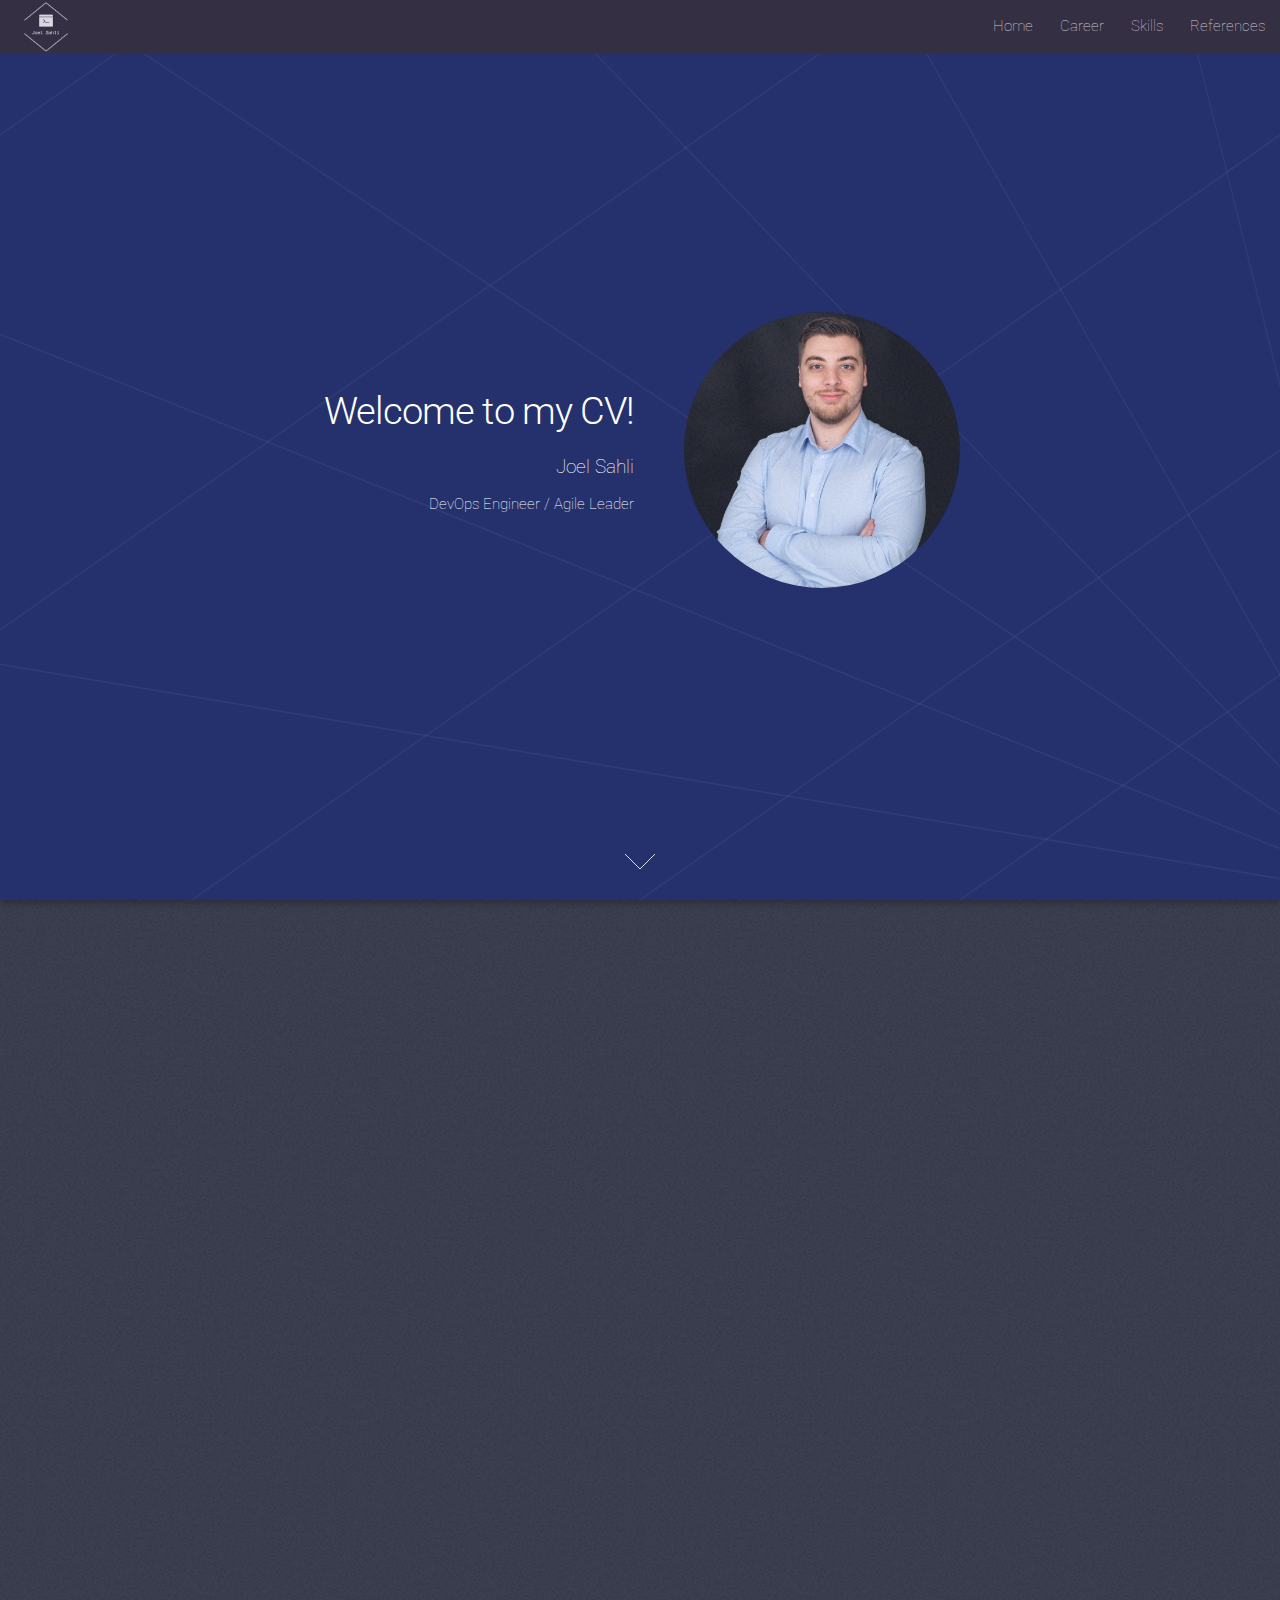
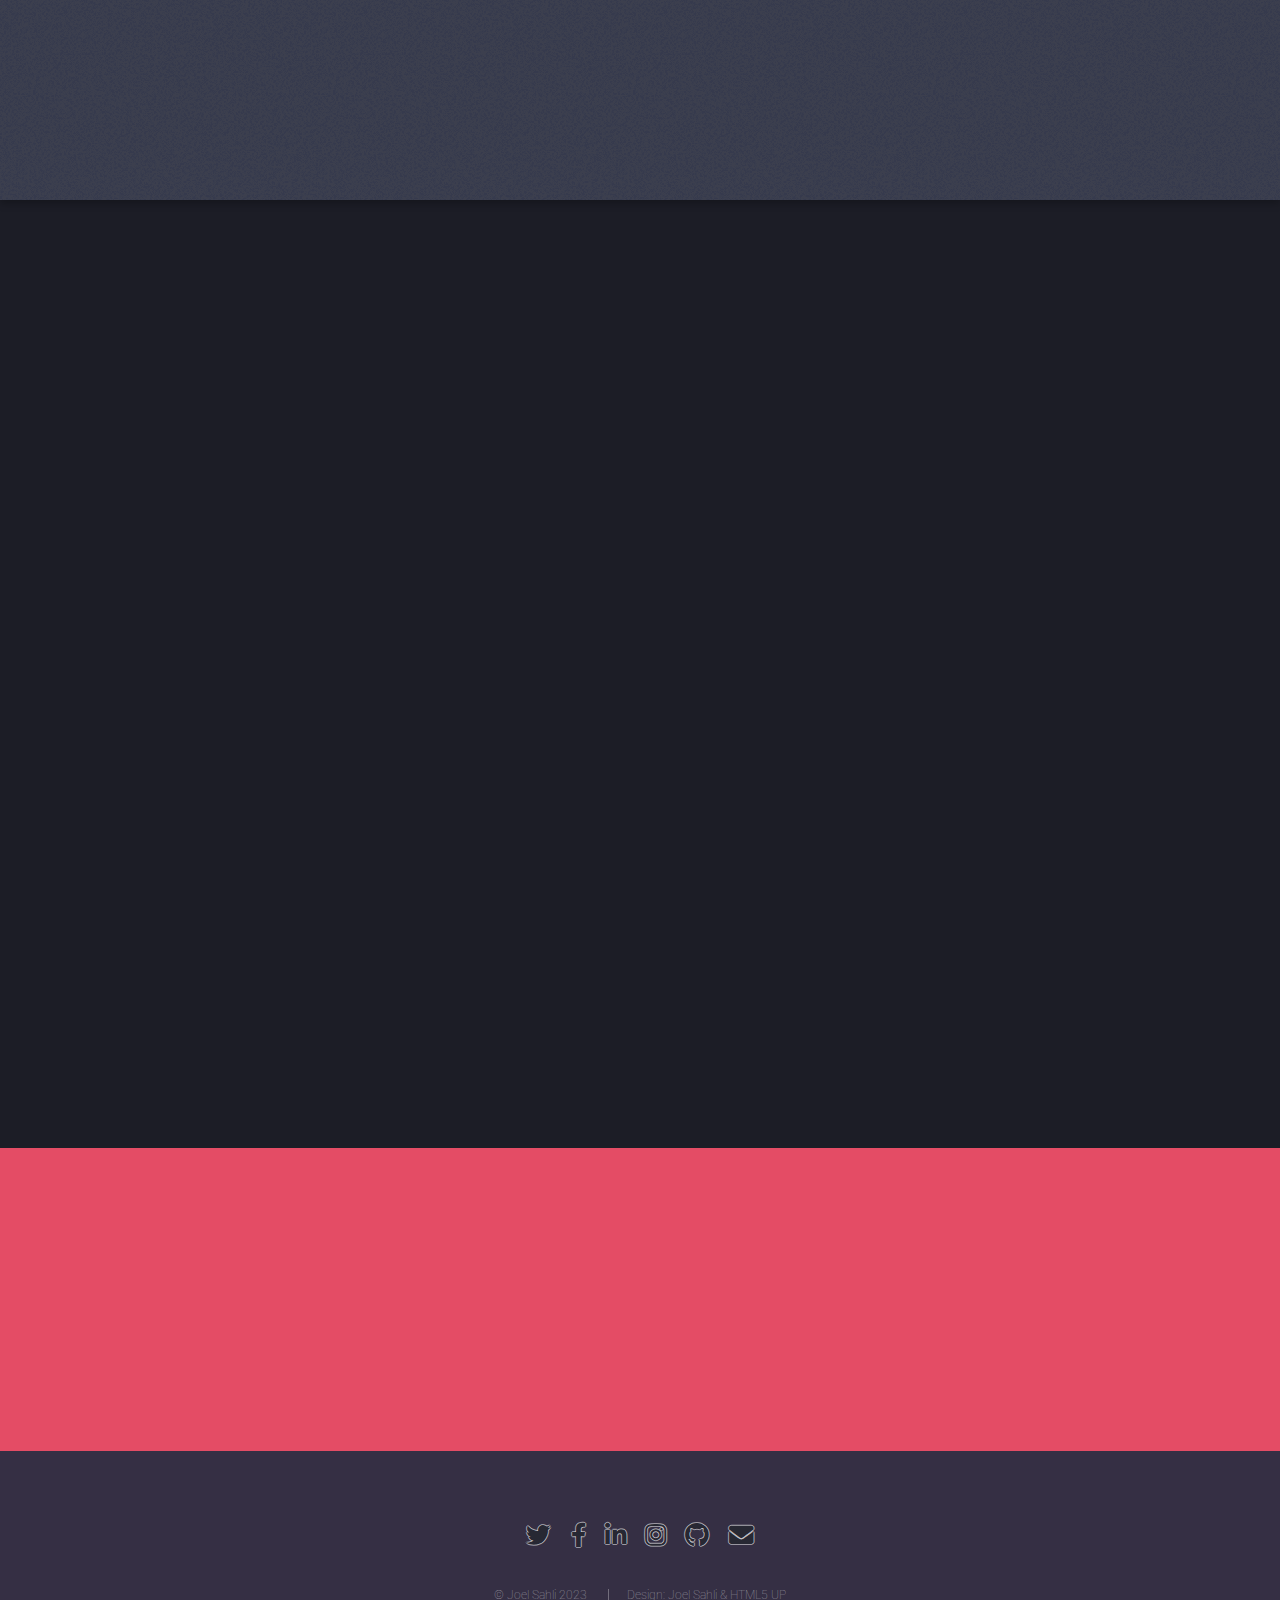
==== commit c20198a4: "initial design done" ====
--- a/index.html
+++ b/index.html
@@ -21,7 +21,7 @@
 
 		<!-- Header -->
 		<header id="header">
-			<h1 id="logo"><a href="index.html">Joel Sahli</a></h1>
+			<h1 id="logo"><a href="index.html"><img id="logo-joel" src="images/logo.png"</a></h1>
 			<nav id="nav">
 				<ul>
 					<li><a href="index.html">Home</a></li>
@@ -33,17 +33,19 @@
 		</header>
 
 		<!-- Banner -->
-		<section id="banner">
+		
+		<section id="banner" class="palette">
 			<div class="content">
 				<header>
 					<h2>Welcome to my CV!</h2>
 					<p>Joel Sahli</p>
 					<p>DevOps Engineer / Agile Leader</p>
 				</header>
-				<span class="image"><img src="images/profile_placeholder.jpg" alt="" /></span>
+				<span style=""class="image"><img src="images/joel-profile-square.jpg" alt="" /></span>
 			</div>
 			<a href="#one" class="goto-next scrolly">Next</a>
 		</section>
+	
 
 		<!-- One -->
 		<section id="one" class="spotlight style1 bottom">
@@ -77,42 +79,7 @@
 			<a href="#two" class="goto-next scrolly">Next</a>
 		</section>
 
-		<!-- Two -->
-		<section id="two" class="spotlight style2 right">
-			<span class="image fit main"><img src="images/pic03.jpg" alt="" /></span>
-			<div class="content">
-				<header>
-					<h2>Interdum amet non magna accumsan</h2>
-					<p>Nunc commodo accumsan eget id nisi eu col volutpat magna</p>
-				</header>
-				<p>Feugiat accumsan lorem eu ac lorem amet ac arcu phasellus tortor enim mi mi nisi praesent adipiscing.
-					Integer mi sed nascetur cep aliquet augue varius tempus lobortis porttitor lorem et accumsan
-					consequat adipiscing lorem.</p>
-				<ul class="actions">
-					<li><a href="#" class="button">Learn More</a></li>
-				</ul>
-			</div>
-			<a href="#three" class="goto-next scrolly">Next</a>
-		</section>
-
-		<!-- Three -->
-		<section id="three" class="spotlight style3 left">
-			<span class="image fit main bottom"><img src="images/pic04.jpg" alt="" /></span>
-			<div class="content">
-				<header>
-					<h2>Interdum felis blandit praesent sed augue</h2>
-					<p>Accumsan integer ultricies aliquam vel massa sapien phasellus</p>
-				</header>
-				<p>Feugiat accumsan lorem eu ac lorem amet ac arcu phasellus tortor enim mi mi nisi praesent adipiscing.
-					Integer mi sed nascetur cep aliquet augue varius tempus lobortis porttitor lorem et accumsan
-					consequat adipiscing lorem.</p>
-				<ul class="actions">
-					<li><a href="#" class="button">Learn More</a></li>
-				</ul>
-			</div>
-			<a href="#four" class="goto-next scrolly">Next</a>
-		</section>
-
+		
 		<!-- Four -->
 		<section id="four" class="wrapper style1 special fade-up">
 			<div class="container">
@@ -191,8 +158,8 @@
 				<li><a href="#" class="icon solid alt fa-envelope"><span class="label">Email</span></a></li>
 			</ul>
 			<ul class="copyright">
-				<li>&copy; Untitled. All rights reserved.</li>
-				<li>Design: <a href="http://html5up.net">HTML5 UP</a></li>
+				<li>&copy; Joel Sahli 2023</li>
+				<li>Design: <a href="http://html5up.net">Joel Sahli & HTML5 UP</a></li>
 			</ul>
 		</footer>
 
--- a/assets/css/main.css
+++ b/assets/css/main.css
@@ -3374,7 +3374,7 @@
 	}
 
 	#header {
-		background: rgba(39, 40, 51, 0.965);
+		background: #352f44;
 		box-shadow: 0 0 0.25em 0 rgba(0, 0, 0, 0.25);
 		cursor: default;
 		height: 3.5em;
@@ -3442,14 +3442,17 @@
 	}
 
 	body.landing #header {
-		background: transparent;
+		
 		box-shadow: none;
 		position: absolute;
 	}
 
 /* Banner */
 
+	
+
 	#banner {
+		
 		background-attachment: fixed;
 		background-color: #000099;
 		background-image: url("../../images/banner.jpg");
@@ -3460,6 +3463,7 @@
 		position: relative;
 		text-align: center;
 		z-index: 21;
+		
 	}
 
 		#banner:before {
@@ -3468,13 +3472,16 @@
 			height: 100vh;
 			vertical-align: middle;
 			width: 1%;
+			
 		}
 
 		#banner:after {
-			background-image: -moz-linear-gradient(top, rgba(35, 73, 164, 0.95), rgba(63, 116, 187, 0.95)), url("images/overlay.png");;
-			background-image: -webkit-linear-gradient(top, rgba(35, 73, 164, 0.95), rgba(63, 116, 187, 0.95)), url("images/overlay.png");;
-			background-image: -ms-linear-gradient(top, rgba(35, 73, 164, 0.95), rgba(63, 116, 187, 0.95)), url("images/overlay.png");;
-			background-image: linear-gradient(top, rgba(35, 73, 164, 0.95), rgba(63, 116, 187, 0.95)), url("images/overlay.png");;
+			background-color: #25316D;
+			background-attachment: fixed;
+			background-image: url("images/intro.svg");
+			background-position: top right;
+			background-repeat: no-repeat;
+			background-size: 100% 100%;
 			content: '';
 			display: block;
 			height: 100%;
@@ -3482,9 +3489,12 @@
 			position: absolute;
 			top: 0;
 			width: 100%;
-		}
+			
+		}
+
 
 		#banner .content {
+			
 			display: inline-block;
 			margin-right: 1%;
 			max-width: 95%;
@@ -3520,7 +3530,7 @@
 			}
 
 				#banner .content .image img {
-					border-radius: 100%;
+					border-radius: 0%;
 					display: block;
 					width: 100%;
 				}
@@ -3529,10 +3539,18 @@
 		background-attachment: scroll;
 	}
 
+	/* Logo */
+
+	#logo-joel{
+		height: 100%;
+		width: auto;
+	}
+	
+
 /* Footer */
 
 	#footer {
-		background: #272833;
+		background: #352f44;
 		padding: 6em 0;
 		text-align: center;
 	}
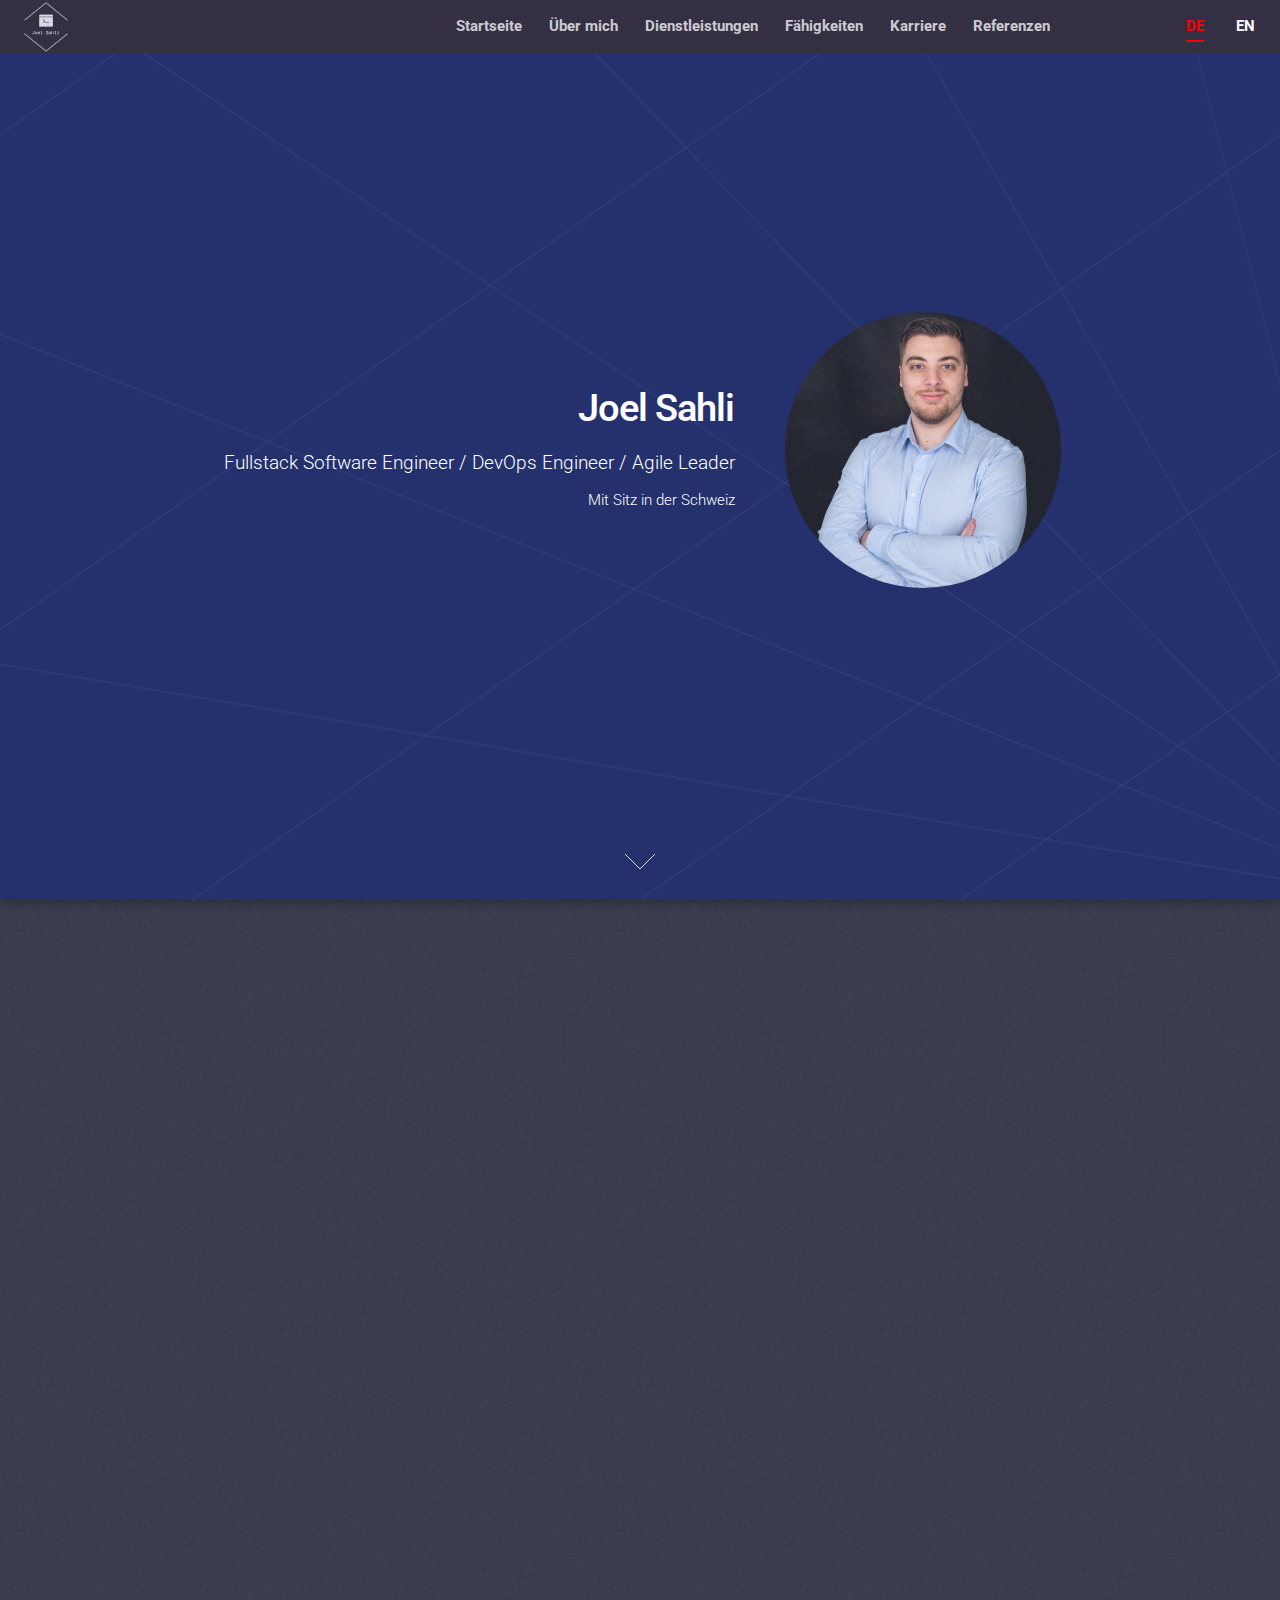
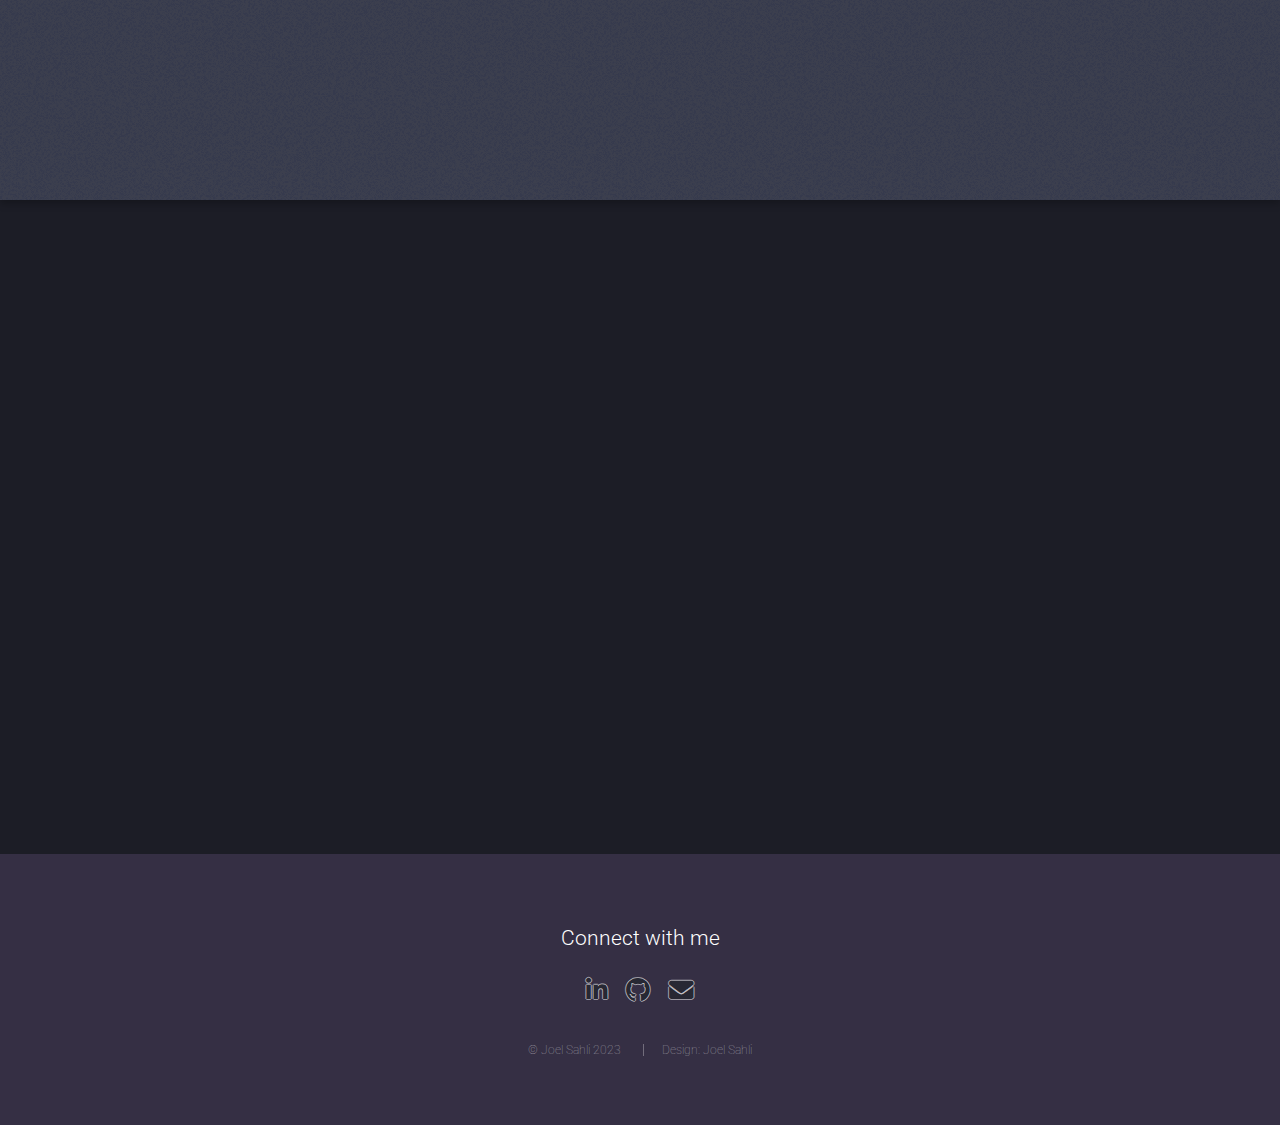
==== commit aa552136: "added translation feature, revisited design" ====
--- a/index.html
+++ b/index.html
@@ -23,143 +23,113 @@
 		<header id="header">
 			<h1 id="logo"><a href="index.html"><img id="logo-joel" src="images/logo.png"</a></h1>
 			<nav id="nav">
-				<ul>
-					<li><a href="index.html">Home</a></li>
-					<li><a href="#">Career</a></li>
-					<li><a href="#">Skills</a></li>
-					<li><a href="elements.html">References</a></li>
+				<ul style="font-weight: bold;">
+					<li><a data-translate="home" href="index.html"></a></li>
+					<li><a data-translate="aboutNav" href="#about" class="scrolly"></a></li>
+					<li><a data-translate="services" href="#services" class="scrolly"></a></li>
+					<li><a data-translate="skills" href="skills.html"></a></li>
+					<li><a data-translate="career" href="career.html"></a></li>
+					<li><a data-translate="references" href="references.html"></a></li>
+					<li style="padding-left: 7em;"><a href="#" class="lang-toggle" data-lang="de">DE</a></li>
+					<li style="margin-left: -0.01em;"><a href="#" class="lang-toggle" data-lang="en">EN</a></li>
 				</ul>
 			</nav>
 		</header>
+
+		
 
 		<!-- Banner -->
 		
 		<section id="banner" class="palette">
 			<div class="content">
 				<header>
-					<h2>Welcome to my CV!</h2>
-					<p>Joel Sahli</p>
-					<p>DevOps Engineer / Agile Leader</p>
+					<h2 style="font-weight: 550;">Joel Sahli</h2>
+					<p style="font-weight: 300;">Fullstack Software Engineer / DevOps Engineer / Agile Leader</p>
+					<p data-translate="based" style="font-weight: 300;"></p>
+					<p></p>
 				</header>
 				<span style=""class="image"><img src="images/joel-profile-square.jpg" alt="" /></span>
 			</div>
-			<a href="#one" class="goto-next scrolly">Next</a>
+			<a href="#about" class="goto-next scrolly">Next</a>
 		</section>
 	
 
-		<!-- One -->
-		<section id="one" class="spotlight style1 bottom">
-			<span class="image fit main"><img src="images/Goldener Schnitt 31_19-Walensee.jpg" alt="" /></span>
+		<!-- About -->
+		<section id="about" class="spotlight style1 bottom">
+			<span class="image fit main"><img src="images/churfirsten-dunkel.jpeg" alt="" /></span>
 			<div class="content">
 				<div class="container">
 					<div class="row">
 						<div class="col-4 col-12-medium">
 							<header>
-								<h2>About me</h2>
-								<p>Nascetur eu nibh vestibulum amet gravida nascetur praesent</p>
+								<h2 data-translate="about"></h2>
+								<p data-translate="about1"></p>
 							</header>
 						</div>
 						<div class="col-4 col-12-medium">
-							<p>Feugiat accumsan lorem eu ac lorem amet sed accumsan donec.
-								Blandit orci porttitor semper. Arcu phasellus tortor enim mi
-								nisi praesent dolor adipiscing. Integer mi sed nascetur cep aliquet
-								augue varius tempus lobortis porttitor accumsan consequat
-								adipiscing lorem dolor.</p>
+							<p data-translate="aboutText1"></p>
 						</div>
 						<div class="col-4 col-12-medium">
-							<p>Morbi enim nascetur et placerat lorem sed iaculis neque ante
-								adipiscing adipiscing metus massa. Blandit orci porttitor semper.
-								Arcu phasellus tortor enim mi mi nisi praesent adipiscing. Integer
-								mi sed nascetur cep aliquet augue varius tempus. Feugiat lorem
-								ipsum dolor nullam.</p>
+							<p data-translate="aboutText2"></p>
 						</div>
 					</div>
 				</div>
 			</div>
-			<a href="#two" class="goto-next scrolly">Next</a>
+			<a href="#services" class="goto-next scrolly">Next</a>
 		</section>
 
 		
-		<!-- Four -->
-		<section id="four" class="wrapper style1 special fade-up">
+
+		
+		<!-- Diensleistungen -->
+
+		<section id="services" class="wrapper style1 special fade-up">
 			<div class="container">
 				<header class="major">
-					<h2>Accumsan sed tempus adipiscing blandit</h2>
-					<p>Iaculis ac volutpat vis non enim gravida nisi faucibus posuere arcu consequat</p>
+					<h2 data-translate="company"></h2>
+					<p data-translate="softwareSolution"></p>
 				</header>
 				<div class="box alt">
 					<div class="row gtr-uniform">
 						<section class="col-4 col-6-medium col-12-xsmall">
-							<span class="icon solid alt major fa-chart-area"></span>
-							<h3>Ipsum sed commodo</h3>
-							<p>Feugiat accumsan lorem eu ac lorem amet accumsan donec. Blandit orci porttitor.</p>
+							<span class="icon solid alt major fa-laptop-code"></span>
+							<h3>Webseiten</h3>
+							<p>Ein professioneller Auftritt im Internet</p>
 						</section>
 						<section class="col-4 col-6-medium col-12-xsmall">
-							<span class="icon solid alt major fa-comment"></span>
-							<h3>Eleifend lorem ornare</h3>
-							<p>Feugiat accumsan lorem eu ac lorem amet accumsan donec. Blandit orci porttitor.</p>
+							<span class="icon solid alt major fa-mobile"></span>
+							<h3>Applikationen</h3>
+							<p>Eigene native Applikationen für Ihre Idee</p>
 						</section>
 						<section class="col-4 col-6-medium col-12-xsmall">
-							<span class="icon solid alt major fa-flask"></span>
-							<h3>Cubilia cep lobortis</h3>
-							<p>Feugiat accumsan lorem eu ac lorem amet accumsan donec. Blandit orci porttitor.</p>
+							<span class="icon solid alt major fa-file-code"></span>
+							<h3>Scripts</h3>
+							<p>Scripts aller Art um die Produktivität zu steigern</p>
 						</section>
-						<section class="col-4 col-6-medium col-12-xsmall">
-							<span class="icon solid alt major fa-paper-plane"></span>
-							<h3>Non semper interdum</h3>
-							<p>Feugiat accumsan lorem eu ac lorem amet accumsan donec. Blandit orci porttitor.</p>
-						</section>
-						<section class="col-4 col-6-medium col-12-xsmall">
-							<span class="icon solid alt major fa-file"></span>
-							<h3>Odio laoreet accumsan</h3>
-							<p>Feugiat accumsan lorem eu ac lorem amet accumsan donec. Blandit orci porttitor.</p>
-						</section>
-						<section class="col-4 col-6-medium col-12-xsmall">
-							<span class="icon solid alt major fa-lock"></span>
-							<h3>Massa arcu accumsan</h3>
-							<p>Feugiat accumsan lorem eu ac lorem amet accumsan donec. Blandit orci porttitor.</p>
-						</section>
+						
 					</div>
 				</div>
 				<footer class="major">
 					<ul class="actions special">
-						<li><a href="#" class="button">Magna sed feugiat</a></li>
+						<li><a href="#" class="button">Kontaktieren Sie mich!</a></li>
 					</ul>
 				</footer>
 			</div>
+			<a href="#four" class="goto-next scrolly">Next</a>
 		</section>
 
-		<!-- Five -->
-		<section id="five" class="wrapper style2 special fade">
-			<div class="container">
-				<header>
-					<h2>Magna faucibus lorem diam</h2>
-					<p>Ante metus praesent faucibus ante integer id accumsan eleifend</p>
-				</header>
-				<form method="post" action="#" class="cta">
-					<div class="row gtr-uniform gtr-50">
-						<div class="col-8 col-12-xsmall"><input type="email" name="email" id="email"
-								placeholder="Your Email Address" /></div>
-						<div class="col-4 col-12-xsmall"><input type="submit" value="Get Started" class="fit primary" />
-						</div>
-					</div>
-				</form>
-			</div>
-		</section>
-
+	
 		<!-- Footer -->
 		<footer id="footer">
+			<h3>Connect with me</h3>
 			<ul class="icons">
-				<li><a href="#" class="icon brands alt fa-twitter"><span class="label">Twitter</span></a></li>
-				<li><a href="#" class="icon brands alt fa-facebook-f"><span class="label">Facebook</span></a></li>
 				<li><a href="#" class="icon brands alt fa-linkedin-in"><span class="label">LinkedIn</span></a></li>
-				<li><a href="#" class="icon brands alt fa-instagram"><span class="label">Instagram</span></a></li>
 				<li><a href="#" class="icon brands alt fa-github"><span class="label">GitHub</span></a></li>
 				<li><a href="#" class="icon solid alt fa-envelope"><span class="label">Email</span></a></li>
 			</ul>
 			<ul class="copyright">
 				<li>&copy; Joel Sahli 2023</li>
-				<li>Design: <a href="http://html5up.net">Joel Sahli & HTML5 UP</a></li>
+				<li>Design: Joel Sahli</li>
 			</ul>
 		</footer>
 
@@ -174,6 +144,7 @@
 	<script src="assets/js/breakpoints.min.js"></script>
 	<script src="assets/js/util.js"></script>
 	<script src="assets/js/main.js"></script>
+	<script src="assets/js/language.js"></script>
 
 </body>
 
--- a/assets/css/main.css
+++ b/assets/css/main.css
@@ -3987,6 +3987,10 @@
 				padding: 0.75em 1.25em;
 			}
 
+			
+
+			/* Nav Panel */
+
 				#navPanel .link {
 					border: 0;
 					border-top: solid 1px rgba(255, 255, 255, 0.05);
@@ -4064,6 +4068,35 @@
 
 	}
 
+	/*
+			
+			Language Selector
+			
+			*/
+
+
+			.lang-toggle {
+				text-decoration: none !important;
+				color: #ffffff !important; /* Default text color */
+				margin: 0 10px;
+				position: relative;
+			}
+			
+			.lang-toggle.active {
+				color: red !important; /* Color for the active language */
+			}
+			
+			.lang-toggle.active::after {
+				content: '';
+				display: block;
+				width: 100%;
+				height: 2px;
+				background-color: red !important; /* Underline color for the active language */
+				position: absolute;
+				bottom: 0.75em;
+				left: 0;
+			}
+
 /* XSmall */
 
 	@media screen and (max-width: 480px) {
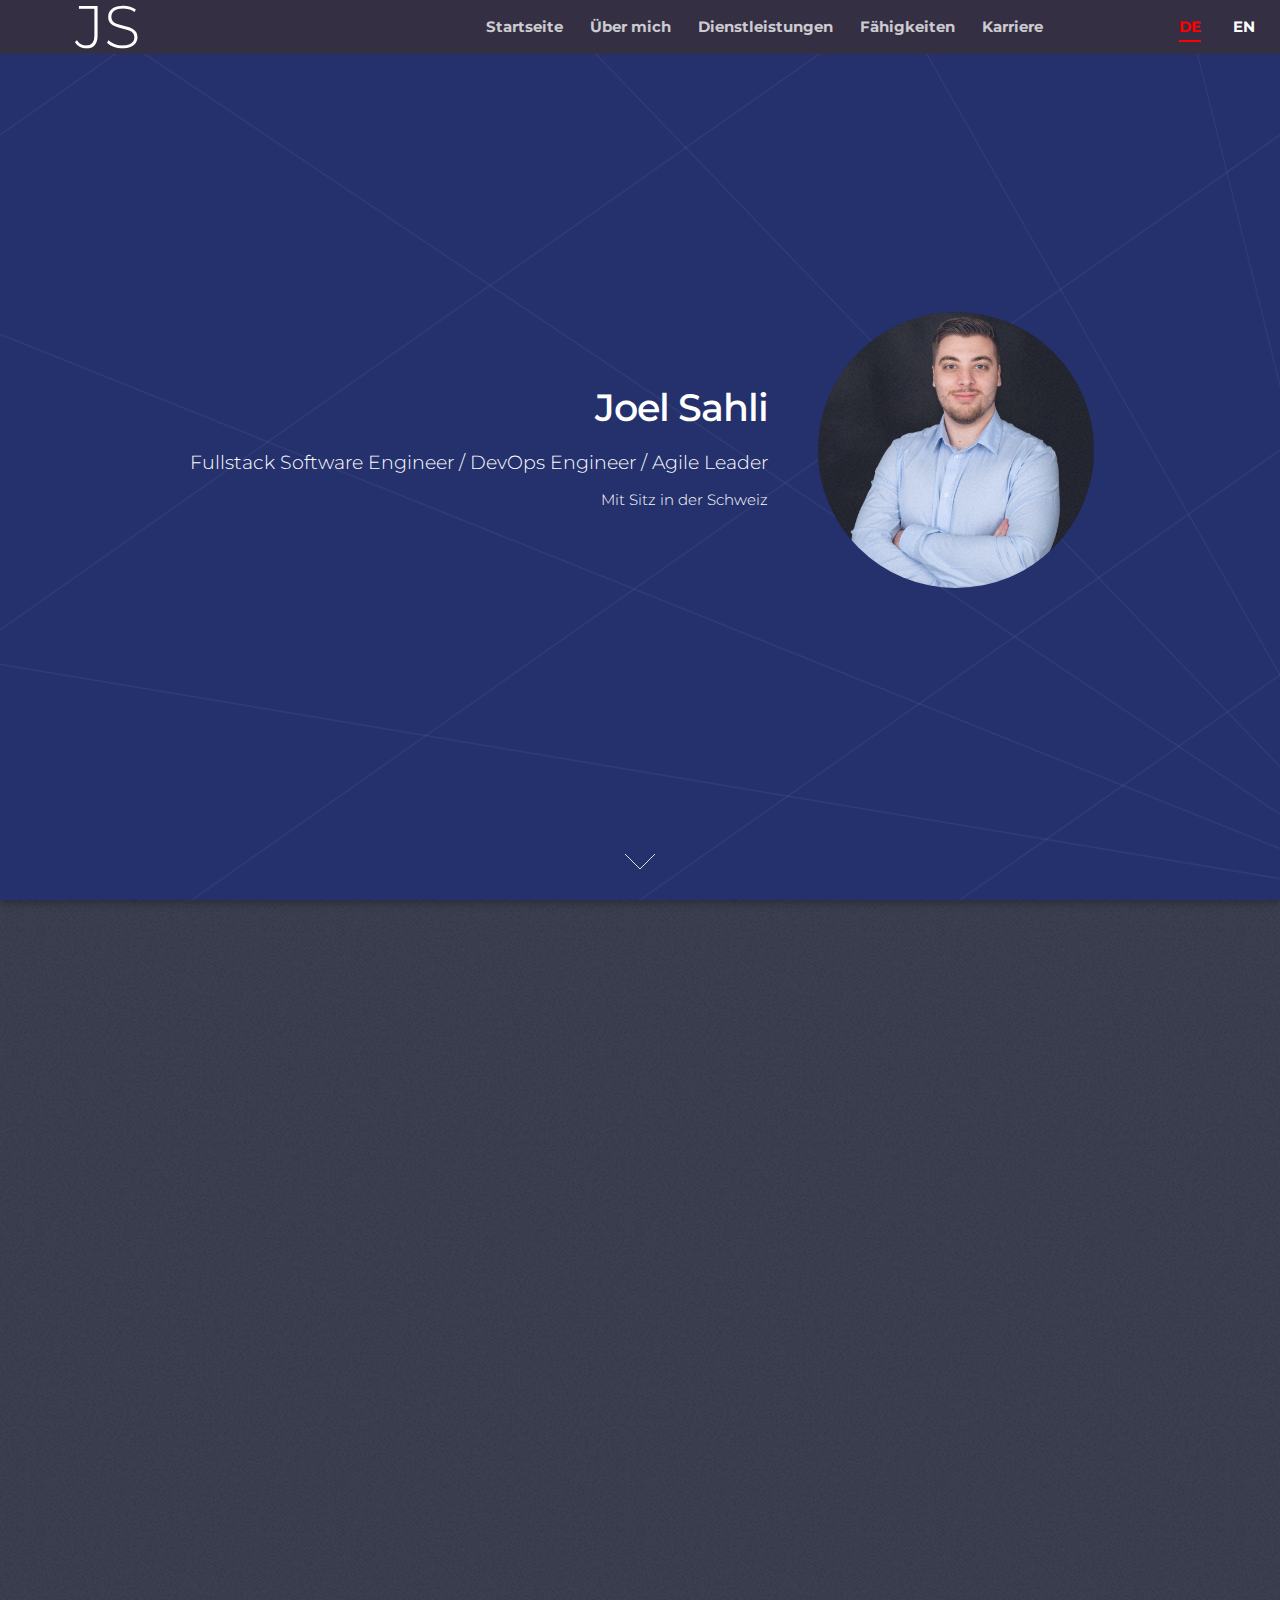
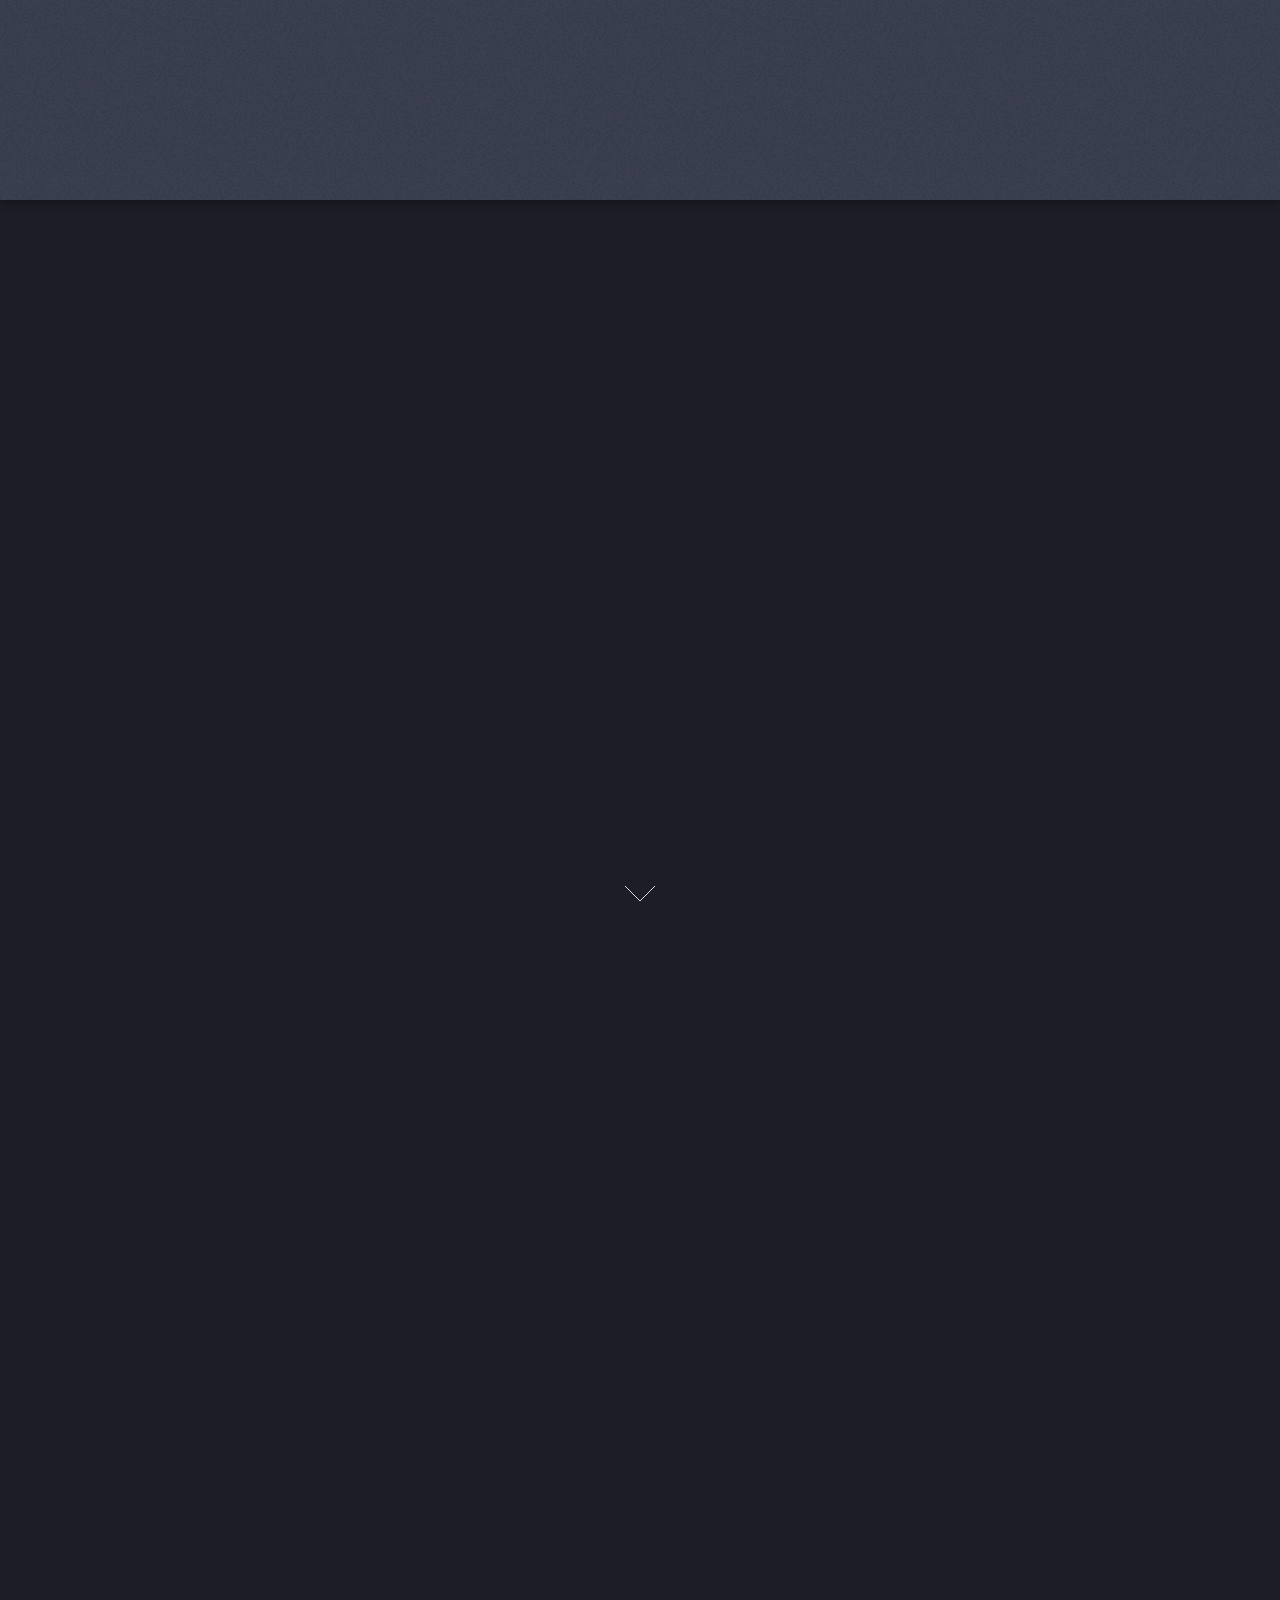
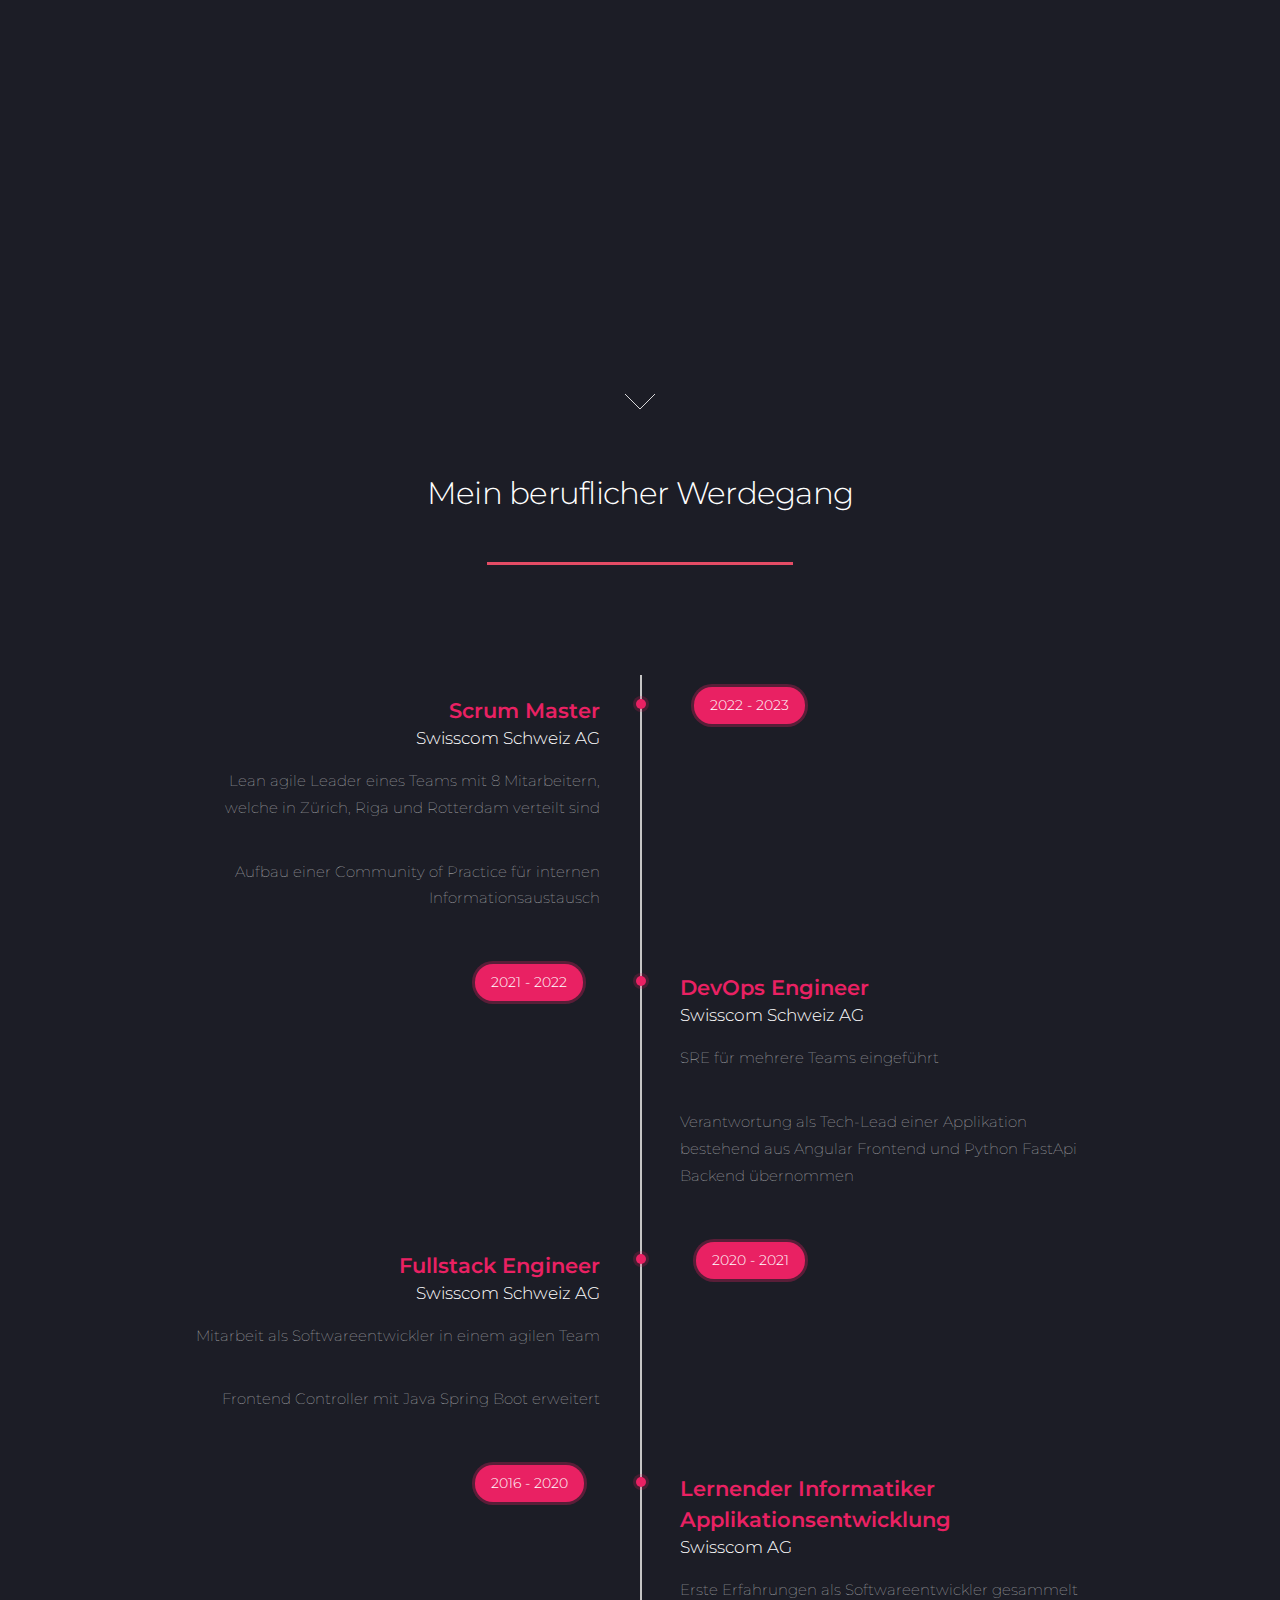
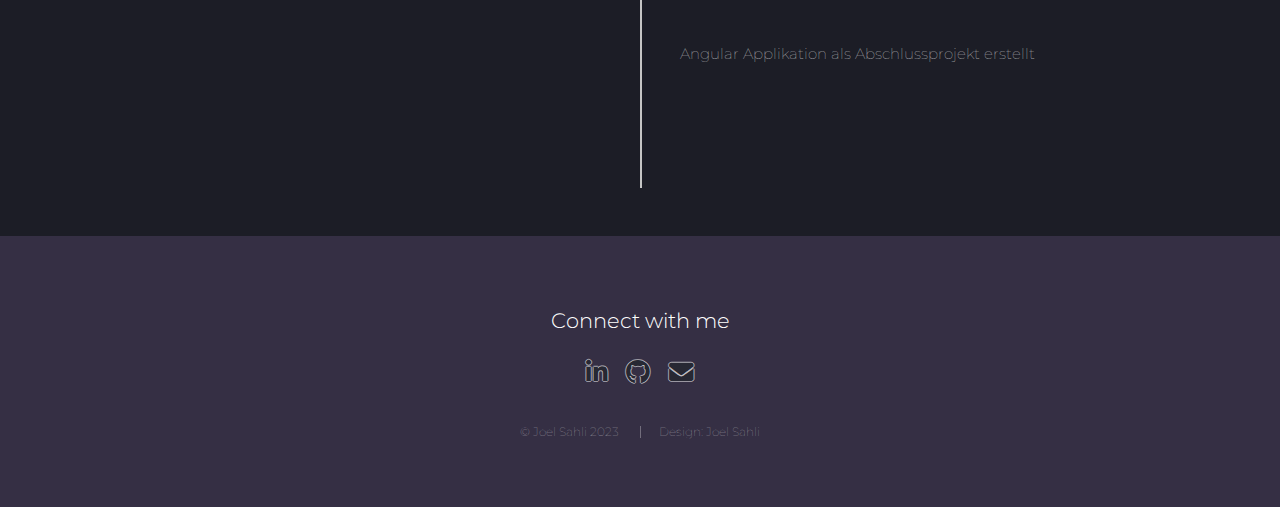
==== commit bcc1a290: "added all the content" ====
--- a/index.html
+++ b/index.html
@@ -11,9 +11,11 @@
 	<meta charset="utf-8" />
 	<meta name="viewport" content="width=device-width, initial-scale=1, user-scalable=no" />
 	<link rel="stylesheet" href="assets/css/main.css" />
+
 	<noscript>
 		<link rel="stylesheet" href="assets/css/noscript.css" />
 	</noscript>
+	<link rel="stylesheet" href="assets/css/timeline.css" />
 </head>
 
 <body class="is-preload landing">
@@ -21,25 +23,24 @@
 
 		<!-- Header -->
 		<header id="header">
-			<h1 id="logo"><a href="index.html"><img id="logo-joel" src="images/logo.png"</a></h1>
+			<h1 id="logo"><a href="index.html">JS</a></h1>
 			<nav id="nav">
 				<ul style="font-weight: bold;">
 					<li><a data-translate="home" href="index.html"></a></li>
 					<li><a data-translate="aboutNav" href="#about" class="scrolly"></a></li>
 					<li><a data-translate="services" href="#services" class="scrolly"></a></li>
-					<li><a data-translate="skills" href="skills.html"></a></li>
+					<li><a data-translate="skills" href="#skills" class="scrolly"></a></li>
 					<li><a data-translate="career" href="career.html"></a></li>
-					<li><a data-translate="references" href="references.html"></a></li>
 					<li style="padding-left: 7em;"><a href="#" class="lang-toggle" data-lang="de">DE</a></li>
 					<li style="margin-left: -0.01em;"><a href="#" class="lang-toggle" data-lang="en">EN</a></li>
 				</ul>
 			</nav>
 		</header>
 
-		
+
 
 		<!-- Banner -->
-		
+
 		<section id="banner" class="palette">
 			<div class="content">
 				<header>
@@ -48,17 +49,17 @@
 					<p data-translate="based" style="font-weight: 300;"></p>
 					<p></p>
 				</header>
-				<span style=""class="image"><img src="images/joel-profile-square.jpg" alt="" /></span>
+				<span style="" class="image"><img src="images/joel-profile-square.jpg" alt="" /></span>
 			</div>
 			<a href="#about" class="goto-next scrolly">Next</a>
 		</section>
-	
+
 
 		<!-- About -->
 		<section id="about" class="spotlight style1 bottom">
-			<span class="image fit main"><img src="images/churfirsten-dunkel.jpeg" alt="" /></span>
+			<span class="image fit main"><img src="images/churfirsten-big.jpg" alt="" /></span>
 			<div class="content">
-				<div class="container">
+				<div class="container serviceImgContainer">
 					<div class="row">
 						<div class="col-4 col-12-medium">
 							<header>
@@ -78,9 +79,9 @@
 			<a href="#services" class="goto-next scrolly">Next</a>
 		</section>
 
-		
-
-		
+
+
+
 		<!-- Diensleistungen -->
 
 		<section id="services" class="wrapper style1 special fade-up">
@@ -91,22 +92,22 @@
 				</header>
 				<div class="box alt">
 					<div class="row gtr-uniform">
-						<section class="col-4 col-6-medium col-12-xsmall">
-							<span class="icon solid alt major fa-laptop-code"></span>
+						<section class="col-4 col-12-medium col-12-xsmall">
+							<img class="serviceIcon" src="images/website.jpg">
 							<h3>Webseiten</h3>
 							<p>Ein professioneller Auftritt im Internet</p>
 						</section>
-						<section class="col-4 col-6-medium col-12-xsmall">
-							<span class="icon solid alt major fa-mobile"></span>
+						<section class="col-4 col-12-medium col-12-xsmall">
+							<img class="serviceIcon" src="images/app.jpg">
 							<h3>Applikationen</h3>
 							<p>Eigene native Applikationen für Ihre Idee</p>
 						</section>
-						<section class="col-4 col-6-medium col-12-xsmall">
-							<span class="icon solid alt major fa-file-code"></span>
+						<section class="col-4 col-12-medium col-12-xsmall">
+							<img class="serviceIcon" src="images/script.jpg">
 							<h3>Scripts</h3>
 							<p>Scripts aller Art um die Produktivität zu steigern</p>
 						</section>
-						
+
 					</div>
 				</div>
 				<footer class="major">
@@ -115,10 +116,140 @@
 					</ul>
 				</footer>
 			</div>
-			<a href="#four" class="goto-next scrolly">Next</a>
-		</section>
-
-	
+			<a href="#skills" class="goto-next-ex scrolly">Next</a>
+		</section>
+
+		<!-- Skills -->
+		<section id="skills" class="wrapper style1 special fade-up">
+			<div class="container">
+				<header class="major">
+					<h2 data-translate="skillsTitle"></h2>
+					<p data-translate="skillDescr"></p>
+				</header>
+				<div class="box alt">
+					<div class="row gtr-uniform">
+						<section class="col-6 col-12-medium col-12-xsmall">
+							<h3 data-translate="webDev"></h3>
+							<ul class="alt">
+								<li>NPM</li>
+								<li>Angular</li>
+								<li>TypeScript</li>
+								<li>JavaScript</li>
+								<li>HTML</li>
+								<li>CSS</li>
+								<li>Firebase</li>
+								<li>Cypress</li>
+								<li></li>
+							</ul>
+						</section>
+						<section class="col-6 col-12-medium col-12-xsmall">
+							<h3 data-translate="beDev"></h3>
+							<ul class="alt">
+								<li>Java</li>
+								<li>Spring</li>
+								<li>Python</li>
+								<li>FastApi</li>
+								<li>C#</li>
+								<li>.Net</li>
+								<li>MySQL</li>
+								<li>MongoDB</li>
+								<li></li>
+							</ul>
+						</section>
+						<section class="col-6 col-12-medium col-12-xsmall">
+							<h3 data-translate="devOps"></h3>
+							<ul class="alt">
+								<li>Git</li>
+								<li>Kubernetes</li>
+								<li>Jenkins</li>
+								<li>Docker</li>
+								<li>Azure</li>
+								<li>CI / CD</li>
+								<li></li>
+							</ul>
+						</section>
+						<section class="col-6 col-12-medium col-12-xsmall">
+							<h3 data-translate="agile"></h3>
+							<ul class="alt">
+								<li>SAFe Framework</li>
+								<li>Scrum</li>
+								<li>Kanban</li>
+								<li>Servant Leadership</li>
+								<li>Facilitation</li>
+								<li>Quality Assurance</li>
+								<li></li>
+							</ul>
+
+					</div>
+				</div>
+
+			</div>
+			<a href="#career" class="goto-next-ex scrolly">Next</a>
+		</section>
+		<section id="career" class="wrapper style1 special fade-up">
+			<header class="major">
+			<h2 data-translate="careerTitle"></h2>
+			</header>
+			<div class="timeline">
+				<ul>
+					<li>
+						<div class="content">
+							<h3>Scrum Master</h3>
+							<h4>Swisscom Schweiz AG</h4>
+							<p data-translate="scrumMasterDescr1"></p>
+							<br>
+							<p data-translate="scrumMasterDescr2"></p>
+						</div>
+						<div class="time">
+							<h4>2022 - 2023</h4>
+						</div>
+					</li>
+
+					<li>
+						<div class="content">
+							<h3>DevOps Engineer</h3>
+							<h4>Swisscom Schweiz AG</h4>
+							<p data-translate="devOpsDescr1"></p>
+							<br>
+							<p data-translate="devOpsDescr2"></p>
+						</div>
+						<div class="time">
+							<h4>2021 - 2022</h4>
+						</div>
+					</li>
+
+					<li>
+						<div class="content">
+							<h3>Fullstack Engineer</h3>
+							<h4>Swisscom Schweiz AG</h4>
+							<p data-translate="fsDescr1"></p>
+							<br>
+							<p data-translate="fsDescr2"></p>
+						</div>
+						<div class="time">
+							<h4>2020 - 2021</h4>
+						</div>
+					</li>
+
+					<li>
+						<div class="content">
+							<h3 data-translate="lehrTitle"></h3>
+							<h4>Swisscom AG</h4>
+							<p data-translate="lehrDescr1"></p>
+							<br>
+							<p data-translate="lehrDescr2"></p>
+						</div>
+						<div class="time">
+							<h4>2016 - 2020</h4>
+						</div>
+					</li>
+
+					
+					<div style="clear:both;"></div>
+				</ul>
+			</div>
+		</section>
+
 		<!-- Footer -->
 		<footer id="footer">
 			<h3>Connect with me</h3>
--- a/assets/css/main.css
+++ b/assets/css/main.css
@@ -1657,7 +1657,7 @@
 
 		}
 
-		@media screen and (max-width: 736px) {
+		@media screen and (max-width: 1020px) {
 
 			.row {
 				display: flex;
@@ -1900,9 +1900,7 @@
 							padding-top: 5em;
 						}
 
-		}
-
-		@media screen and (max-width: 480px) {
+		}@media screen and (max-width: 736px) {
 
 			.row {
 				display: flex;
@@ -1943,103 +1941,103 @@
 					align-items: flex-end;
 				}
 
-				.row > .imp-xsmall {
+				.row > .imp-small {
 					order: -1;
 				}
 
-				.row > .col-1-xsmall {
+				.row > .col-1-small {
 					width: 8.33333%;
 				}
 
-				.row > .off-1-xsmall {
+				.row > .off-1-small {
 					margin-left: 8.33333%;
 				}
 
-				.row > .col-2-xsmall {
+				.row > .col-2-small {
 					width: 16.66667%;
 				}
 
-				.row > .off-2-xsmall {
+				.row > .off-2-small {
 					margin-left: 16.66667%;
 				}
 
-				.row > .col-3-xsmall {
+				.row > .col-3-small {
 					width: 25%;
 				}
 
-				.row > .off-3-xsmall {
+				.row > .off-3-small {
 					margin-left: 25%;
 				}
 
-				.row > .col-4-xsmall {
+				.row > .col-4-small {
 					width: 33.33333%;
 				}
 
-				.row > .off-4-xsmall {
+				.row > .off-4-small {
 					margin-left: 33.33333%;
 				}
 
-				.row > .col-5-xsmall {
+				.row > .col-5-small {
 					width: 41.66667%;
 				}
 
-				.row > .off-5-xsmall {
+				.row > .off-5-small {
 					margin-left: 41.66667%;
 				}
 
-				.row > .col-6-xsmall {
+				.row > .col-6-small {
 					width: 50%;
 				}
 
-				.row > .off-6-xsmall {
+				.row > .off-6-small {
 					margin-left: 50%;
 				}
 
-				.row > .col-7-xsmall {
+				.row > .col-7-small {
 					width: 58.33333%;
 				}
 
-				.row > .off-7-xsmall {
+				.row > .off-7-small {
 					margin-left: 58.33333%;
 				}
 
-				.row > .col-8-xsmall {
+				.row > .col-8-small {
 					width: 66.66667%;
 				}
 
-				.row > .off-8-xsmall {
+				.row > .off-8-small {
 					margin-left: 66.66667%;
 				}
 
-				.row > .col-9-xsmall {
+				.row > .col-9-small {
 					width: 75%;
 				}
 
-				.row > .off-9-xsmall {
+				.row > .off-9-small {
 					margin-left: 75%;
 				}
 
-				.row > .col-10-xsmall {
+				.row > .col-10-small {
 					width: 83.33333%;
 				}
 
-				.row > .off-10-xsmall {
+				.row > .off-10-small {
 					margin-left: 83.33333%;
 				}
 
-				.row > .col-11-xsmall {
+				.row > .col-11-small {
 					width: 91.66667%;
 				}
 
-				.row > .off-11-xsmall {
+				.row > .off-11-small {
 					margin-left: 91.66667%;
 				}
 
-				.row > .col-12-xsmall {
+				.row > .col-12-small {
 					width: 100%;
 				}
 
-				.row > .off-12-xsmall {
+				.row > .off-12-small {
 					margin-left: 100%;
 				}
 
@@ -2146,6 +2144,280 @@
 						}
 
 		}
+
+		@media screen and (max-width: 480px) {
+
+			.row {
+				display: flex;
+				flex-wrap: wrap;
+				box-sizing: border-box;
+				align-items: stretch;
+			}
+
+				.row > * {
+					box-sizing: border-box;
+				}
+
+				.row.gtr-uniform > * > :last-child {
+					margin-bottom: 0;
+				}
+
+				.row.aln-left {
+					justify-content: flex-start;
+				}
+
+				.row.aln-center {
+					justify-content: center;
+				}
+
+				.row.aln-right {
+					justify-content: flex-end;
+				}
+
+				.row.aln-top {
+					align-items: flex-start;
+				}
+
+				.row.aln-middle {
+					align-items: center;
+				}
+
+				.row.aln-bottom {
+					align-items: flex-end;
+				}
+
+				.row > .imp-xsmall {
+					order: -1;
+				}
+
+				.row > .col-1-xsmall {
+					width: 8.33333%;
+				}
+
+				.row > .off-1-xsmall {
+					margin-left: 8.33333%;
+				}
+
+				.row > .col-2-xsmall {
+					width: 16.66667%;
+				}
+
+				.row > .off-2-xsmall {
+					margin-left: 16.66667%;
+				}
+
+				.row > .col-3-xsmall {
+					width: 25%;
+				}
+
+				.row > .off-3-xsmall {
+					margin-left: 25%;
+				}
+
+				.row > .col-4-xsmall {
+					width: 33.33333%;
+				}
+
+				.row > .off-4-xsmall {
+					margin-left: 33.33333%;
+				}
+
+				.row > .col-5-xsmall {
+					width: 41.66667%;
+				}
+
+				.row > .off-5-xsmall {
+					margin-left: 41.66667%;
+				}
+
+				.row > .col-6-xsmall {
+					width: 50%;
+				}
+
+				.row > .off-6-xsmall {
+					margin-left: 50%;
+				}
+
+				.row > .col-7-xsmall {
+					width: 58.33333%;
+				}
+
+				.row > .off-7-xsmall {
+					margin-left: 58.33333%;
+				}
+
+				.row > .col-8-xsmall {
+					width: 66.66667%;
+				}
+
+				.row > .off-8-xsmall {
+					margin-left: 66.66667%;
+				}
+
+				.row > .col-9-xsmall {
+					width: 75%;
+				}
+
+				.row > .off-9-xsmall {
+					margin-left: 75%;
+				}
+
+				.row > .col-10-xsmall {
+					width: 83.33333%;
+				}
+
+				.row > .off-10-xsmall {
+					margin-left: 83.33333%;
+				}
+
+				.row > .col-11-xsmall {
+					width: 91.66667%;
+				}
+
+				.row > .off-11-xsmall {
+					margin-left: 91.66667%;
+				}
+
+				.row > .col-12-xsmall {
+					width: 100%;
+				}
+
+				.row > .off-12-xsmall {
+					margin-left: 100%;
+				}
+
+				.row.gtr-0 {
+					margin-top: 0;
+					margin-left: 0em;
+				}
+
+					.row.gtr-0 > * {
+						padding: 0 0 0 0em;
+					}
+
+					.row.gtr-0.gtr-uniform {
+						margin-top: 0em;
+					}
+
+						.row.gtr-0.gtr-uniform > * {
+							padding-top: 0em;
+						}
+
+				.row.gtr-25 {
+					margin-top: 0;
+					margin-left: -0.625em;
+				}
+
+					.row.gtr-25 > * {
+						padding: 0 0 0 0.625em;
+					}
+
+					.row.gtr-25.gtr-uniform {
+						margin-top: -0.625em;
+					}
+
+						.row.gtr-25.gtr-uniform > * {
+							padding-top: 0.625em;
+						}
+
+				.row.gtr-50 {
+					margin-top: 0;
+					margin-left: -1.25em;
+				}
+
+					.row.gtr-50 > * {
+						padding: 0 0 0 1.25em;
+					}
+
+					.row.gtr-50.gtr-uniform {
+						margin-top: -1.25em;
+					}
+
+						.row.gtr-50.gtr-uniform > * {
+							padding-top: 1.25em;
+						}
+
+				.row {
+					margin-top: 0;
+					margin-left: -2.5em;
+				}
+
+					.row > * {
+						padding: 0 0 0 2.5em;
+					}
+
+					.row.gtr-uniform {
+						margin-top: -2.5em;
+					}
+
+						.row.gtr-uniform > * {
+							padding-top: 2.5em;
+						}
+
+				.row.gtr-150 {
+					margin-top: 0;
+					margin-left: -3.75em;
+				}
+
+					.row.gtr-150 > * {
+						padding: 0 0 0 3.75em;
+					}
+
+					.row.gtr-150.gtr-uniform {
+						margin-top: -3.75em;
+					}
+
+						.row.gtr-150.gtr-uniform > * {
+							padding-top: 3.75em;
+						}
+
+				.row.gtr-200 {
+					margin-top: 0;
+					margin-left: -5em;
+				}
+
+					.row.gtr-200 > * {
+						padding: 0 0 0 5em;
+					}
+
+					.row.gtr-200.gtr-uniform {
+						margin-top: -5em;
+					}
+
+						.row.gtr-200.gtr-uniform > * {
+							padding-top: 5em;
+						}
+
+		}
+
+			/*
+			
+			Language Selector
+			
+			*/
+
+
+			.lang-toggle {
+				text-decoration: none !important;
+				color: #ffffff !important; /* Default text color */
+				margin: 0 10px;
+				position: relative;
+			}
+			
+			.lang-toggle.active {
+				color: red !important; /* Color for the active language */
+			}
+			
+			.lang-toggle.active::after {
+				content: '';
+				display: block;
+				width: 100%;
+				height: 2px;
+				background-color: red !important; /* Underline color for the active language */
+				position: absolute;
+				bottom: 0.75em;
+				left: 0;
+			}
 
 /* Section/Article */
 
@@ -2410,6 +2682,10 @@
 			padding: 0;
 		}
 
+/* Skill List */
+
+
+
 /* Icon */
 
 	.icon {
@@ -2507,6 +2783,18 @@
 					text-shadow: 1px 0 0 #ffffff, -1px 0 0 #ffffff, 0 1px 0 #ffffff, 0 -1px 0 #ffffff;
 				}
 
+				/* Icons */
+
+		.serviceIcon{
+			height: 10em !important;
+			width: 10em;
+			border-radius: 100%;
+			object-fit: cover;
+			
+		}
+	
+		
+
 /* Image */
 
 	.image {
@@ -2589,11 +2877,13 @@
 		ul.alt {
 			list-style: none;
 			padding-left: 0;
+			font-weight: 500;
 		}
 
 			ul.alt li {
 				border-top: solid 1px rgba(255, 255, 255, 0.3);
 				padding: 0.5em 0;
+				
 			}
 
 				ul.alt li:first-child {
@@ -2947,6 +3237,20 @@
 		width: 10em;
 		z-index: 1;
 	}
+	.goto-next-ex {
+		border: 0;
+		display: block;
+		height: 5em;
+		left: 50%;
+		margin: 0 0 0 -5em;
+		overflow: hidden;
+		position: absolute;
+		text-indent: 10em;
+		white-space: nowrap;
+		width: 10em;
+		z-index: 1;
+	}
+	
 
 		.goto-next:before {
 			background-image: url("images/arrow.svg");
@@ -2963,6 +3267,21 @@
 			width: 2em;
 			z-index: 1;
 		}
+		.goto-next-ex:before {
+			background-image: url("images/arrow.svg");
+			background-position: center center;
+			background-repeat: no-repeat;
+			background-size: contain;
+			content: '';
+			display: block;
+			height: 1.5em;
+			left: 50%;
+			margin: -0.75em 0 0 -1em;
+			position: absolute;
+			top: 50%;
+			width: 2em;
+			z-index: 1;
+		}
 
 /* Spotlight */
 
@@ -3104,6 +3423,21 @@
 			transition-delay: 0.5s;
 			opacity: 1;
 		}
+		.spotlight .goto-next-ex {
+			-moz-transform: translate(0,0);
+			-webkit-transform: translate(0,0);
+			-ms-transform: translate(0,0);
+			transform: translate(0,0);
+			-moz-transition: -moz-transform 0.75s ease, opacity 1s ease-in;
+			-webkit-transition: -webkit-transform 0.75s ease, opacity 1s ease-in;
+			-ms-transition: -ms-transform 0.75s ease, opacity 1s ease-in;
+			transition: transform 0.75s ease, opacity 1s ease-in;
+			-moz-transition-delay: 0.5s;
+			-webkit-transition-delay: 0.5s;
+			-ms-transition-delay: 0.5s;
+			transition-delay: 0.5s;
+			opacity: 1;
+		}
 
 		.spotlight.top .content, .spotlight.bottom .content {
 			left: 0;
@@ -3155,6 +3489,13 @@
 		}
 
 		.spotlight.inactive .goto-next {
+			-moz-transform: translate(0,1.5em);
+			-webkit-transform: translate(0,1.5em);
+			-ms-transform: translate(0,1.5em);
+			transform: translate(0,1.5em);
+			opacity: 0;
+		}
+		.spotlight.inactive .goto-next-ex {
 			-moz-transform: translate(0,1.5em);
 			-webkit-transform: translate(0,1.5em);
 			-ms-transform: translate(0,1.5em);
@@ -3542,7 +3883,7 @@
 	/* Logo */
 
 	#logo-joel{
-		height: 100%;
+		height: 50%;
 		width: auto;
 	}
 	
@@ -3618,7 +3959,7 @@
 
 /* Large */
 
-	@media screen and (max-width: 1280px) {
+	@media screen and (max-width: 1320px) {
 
 		/* Basic */
 
@@ -3667,9 +4008,9 @@
 
 	}
 
-/* Medium */
-
-	@media screen and (max-width: 980px) {
+/* b Medium */
+
+	@media screen and (max-width: 1120px) {
 
 		/* Basic */
 
@@ -3721,6 +4062,9 @@
 				.spotlight .goto-next {
 					display: none;
 				}
+				.spotlight .goto-next-ex {
+					display: none;
+				}
 
 		/* Wrapper */
 
@@ -3735,6 +4079,9 @@
 			}
 
 				#banner .goto-next {
+					height: 7em;
+				}
+				#banner .goto-next-ex {
 					height: 7em;
 				}
 
@@ -3760,14 +4107,16 @@
 			}
 
 	}
-
-/* Small */
+	
+
+
+/* b Small */
 
 	#navPanel, #titleBar {
 		display: none;
 	}
 
-	@media screen and (max-width: 736px) {
+	@media screen and (max-width: 980px) {
 
 		/* Basic */
 
@@ -3818,6 +4167,11 @@
 		/* Goto Next */
 
 			.goto-next:before {
+				height: 0.8em;
+				margin: -0.4em 0 0 -0.6em;
+				width: 1.2em;
+			}
+			.goto-next-ex:before {
 				height: 0.8em;
 				margin: -0.4em 0 0 -0.6em;
 				width: 1.2em;
@@ -4068,34 +4422,7 @@
 
 	}
 
-	/*
-			
-			Language Selector
-			
-			*/
-
-
-			.lang-toggle {
-				text-decoration: none !important;
-				color: #ffffff !important; /* Default text color */
-				margin: 0 10px;
-				position: relative;
-			}
-			
-			.lang-toggle.active {
-				color: red !important; /* Color for the active language */
-			}
-			
-			.lang-toggle.active::after {
-				content: '';
-				display: block;
-				width: 100%;
-				height: 2px;
-				background-color: red !important; /* Underline color for the active language */
-				position: absolute;
-				bottom: 0.75em;
-				left: 0;
-			}
+
 
 /* XSmall */
 
@@ -4142,6 +4469,8 @@
 				padding: 3em 1.5625em 5.25em 1.5625em;
 			}
 
+		
+
 		/* Footer */
 
 			#footer {
--- a/assets/css/timeline.css
+++ b/assets/css/timeline.css
@@ -0,0 +1,152 @@
+@import url('https://fonts.googleapis.com/css?family=Montserrat:400,500,600');
+body{
+  padding:0;
+  margin:0;
+  font-family: 'Montserrat', sans-serif;
+}
+h1{
+  font-size:60px;
+  text-align:center;
+}
+.timeline{
+  position:relative;
+  margin:50px auto;
+  padding:40px 0;
+  width:1000px;
+  box-sizing:border-box;
+}
+.timeline:before{
+  content:'';
+  position:absolute;
+  left:50%;
+  width:2px;
+  height:100%;
+  background:#c5c5c5;
+}
+.timeline ul{
+  padding:0;
+  margin:0;
+}
+.timeline ul li{
+  list-style:none;
+  position:relative;
+  width:50%;
+  padding:20px 40px;
+  box-sizing:border-box;
+}
+.timeline ul li:nth-child(odd){
+  float:left;
+  text-align:right;
+  clear:both;
+}
+.timeline ul li:nth-child(even){
+  float:right;
+  text-align:left;
+  clear:both;
+}
+.content{
+  padding-bottom:20px;
+}
+.timeline ul li:nth-child(odd):before
+{
+  content:'';
+  position:absolute;
+  width:10px;
+  height:10px;
+  top:24px;
+  right:-6px;
+  background:rgba(233,33,99,1);
+  border-radius:50%;
+  box-shadow:0 0 0 3px rgba(233,33,99,0.2);
+}
+.timeline ul li:nth-child(even):before
+{
+  content:'';
+  position:absolute;
+  width:10px;
+  height:10px;
+  top:24px;
+  left:-4px;
+  background:rgba(233,33,99,1);
+  border-radius:50%;
+  box-shadow:0 0 0 3px rgba(233,33,99,0.2);
+}
+.timeline ul li h3{
+  padding:0;
+  margin:0;
+  color:rgba(233,33,99,1);
+  font-weight:600;
+}
+.timeline ul li p{
+  margin:10px 0 0;
+  padding:0;
+}
+.timeline ul li .time h4{
+  margin:0;
+  padding:0;
+  font-size:14px;
+}
+.timeline ul li:nth-child(odd) .time
+{
+  position:absolute;
+  top:12px;
+  right:-165px;
+  margin:0;
+  padding:8px 16px;
+  background:rgba(233,33,99,1);
+  color:#fff;
+  border-radius:18px;
+  box-shadow:0 0 0 3px rgba(233,33,99,0.3);
+}
+.timeline ul li:nth-child(even) .time
+{
+  position:absolute;
+  top:12px;
+  left:-165px;
+  margin:0;
+  padding:8px 16px;
+  background:rgba(233,33,99,1);
+  color:#fff;
+  border-radius:18px;
+  box-shadow:0 0 0 3px rgba(233,33,99,0.3);
+}
+@media(max-width:1000px)
+{
+  .timeline{
+    width:100%;
+  }
+}
+@media(max-width:767px){
+  .timeline{
+    width:100%;
+    padding-bottom:0;
+  }
+  h1{
+    font-size:40px;
+    text-align:center;
+  }
+  .timeline:before{
+    left:20px;
+    height:100%;
+  }
+  .timeline ul li:nth-child(odd),
+  .timeline ul li:nth-child(even)
+  {
+    width:100%;
+    text-align:left;
+    padding-left:50px;
+    padding-bottom:50px;
+  }
+  .timeline ul li:nth-child(odd):before,
+  .timeline ul li:nth-child(even):before
+  {
+    top:-18px;
+    left:16px;
+  }
+  .timeline ul li:nth-child(odd) .time,
+  .timeline ul li:nth-child(even) .time{
+    top:-30px;
+    left:50px;
+    right:inherit;
+  }
+}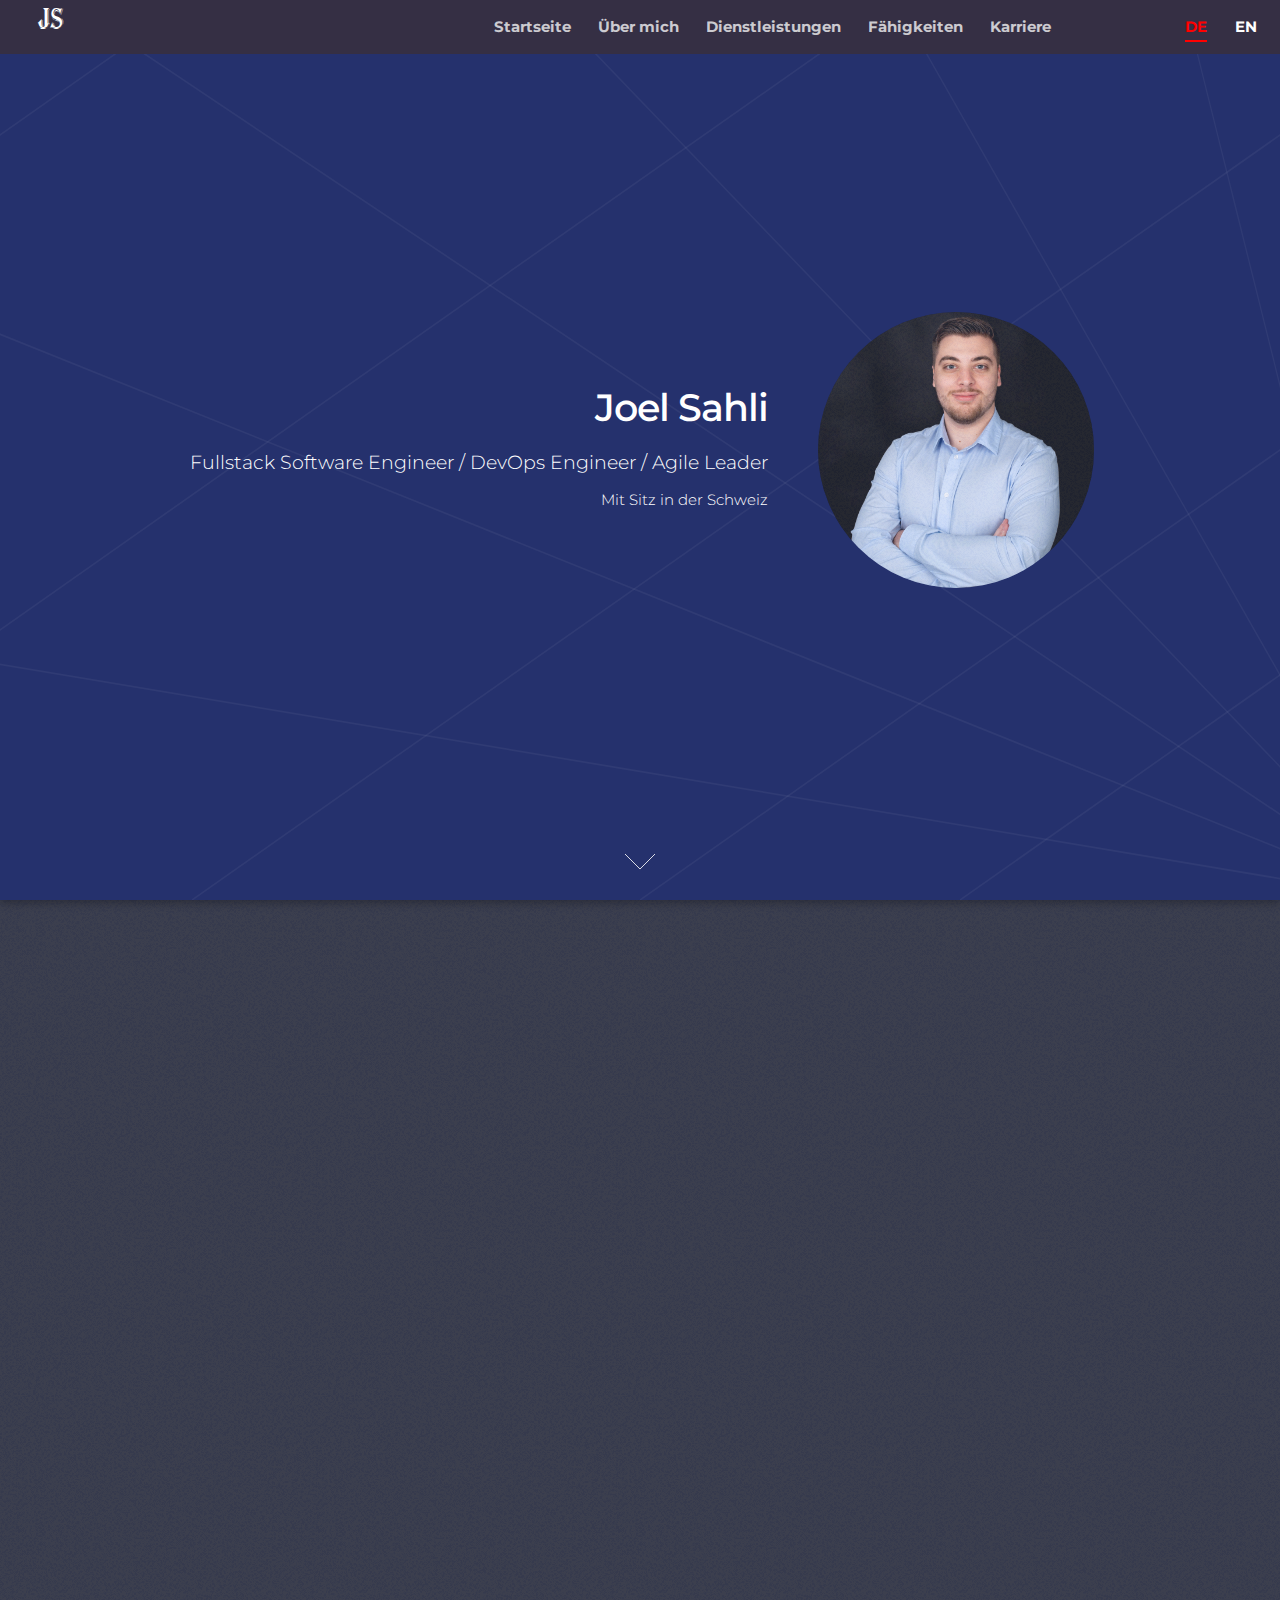
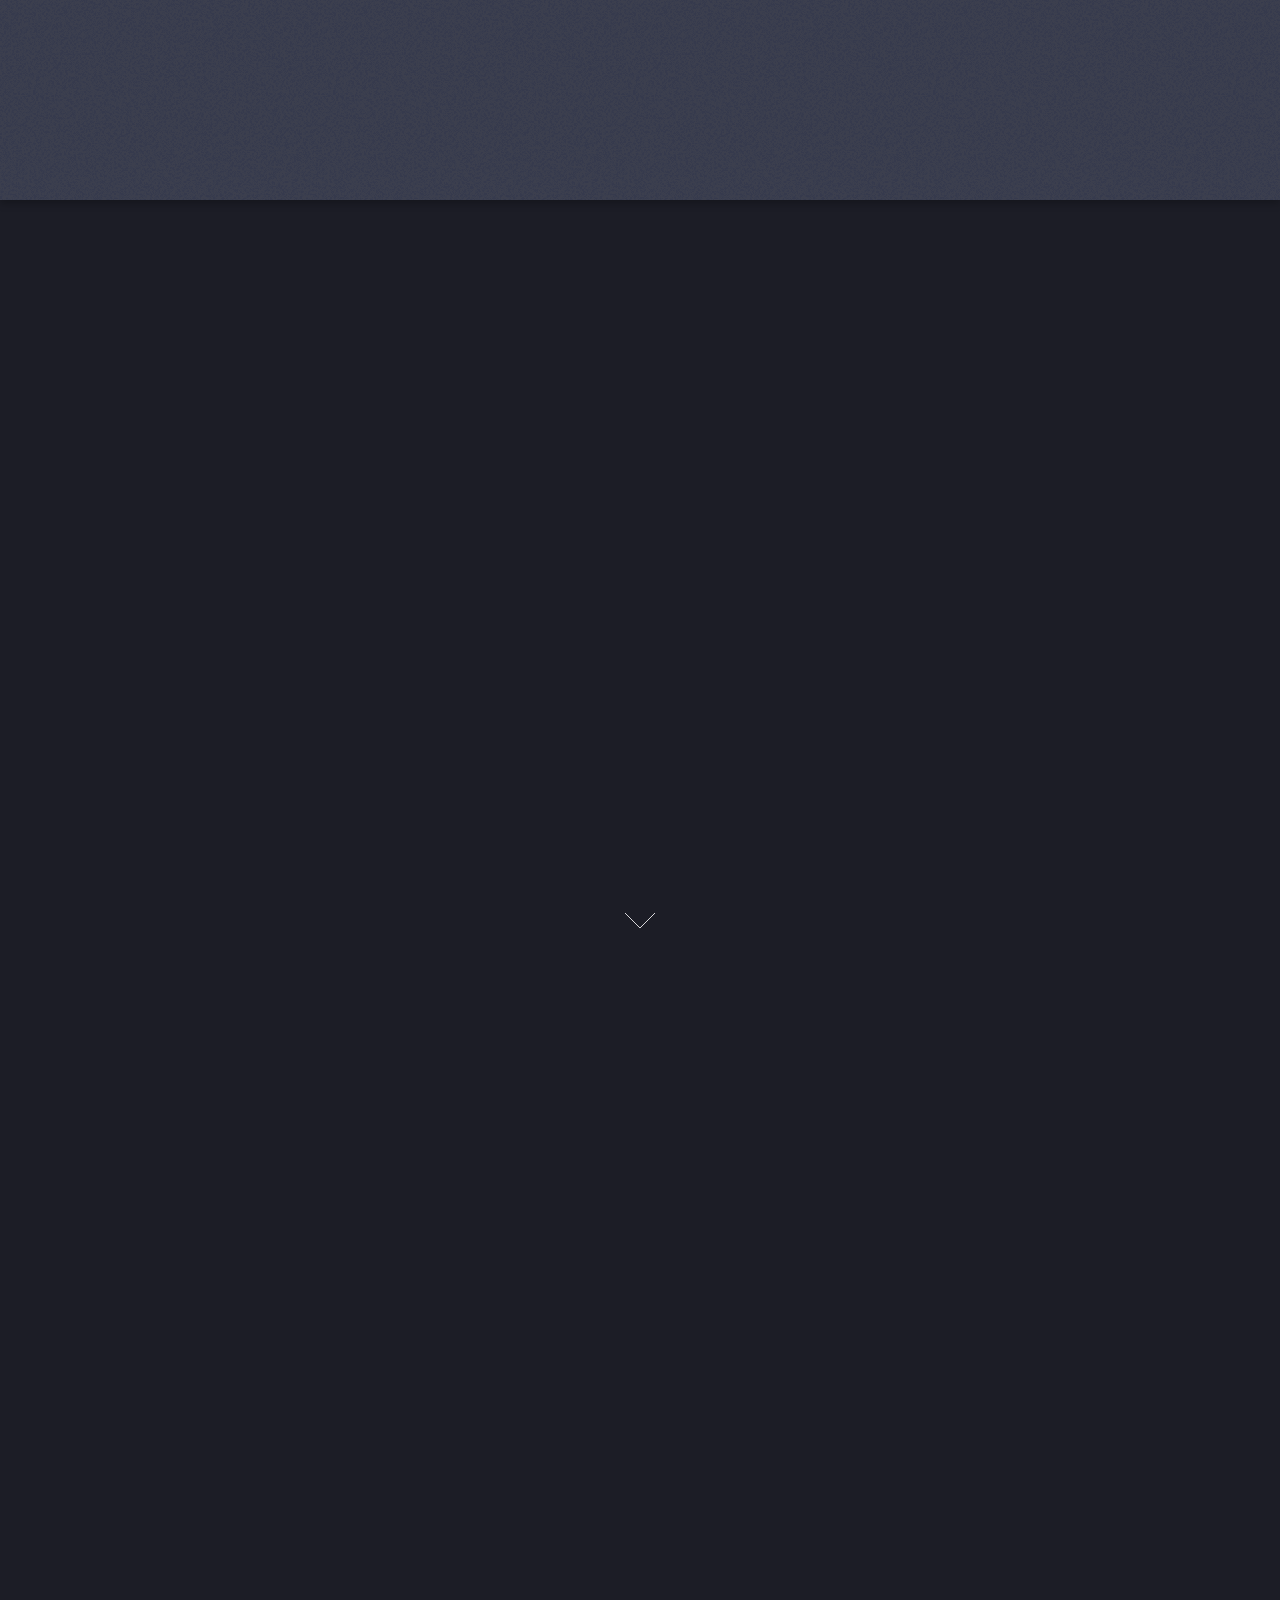
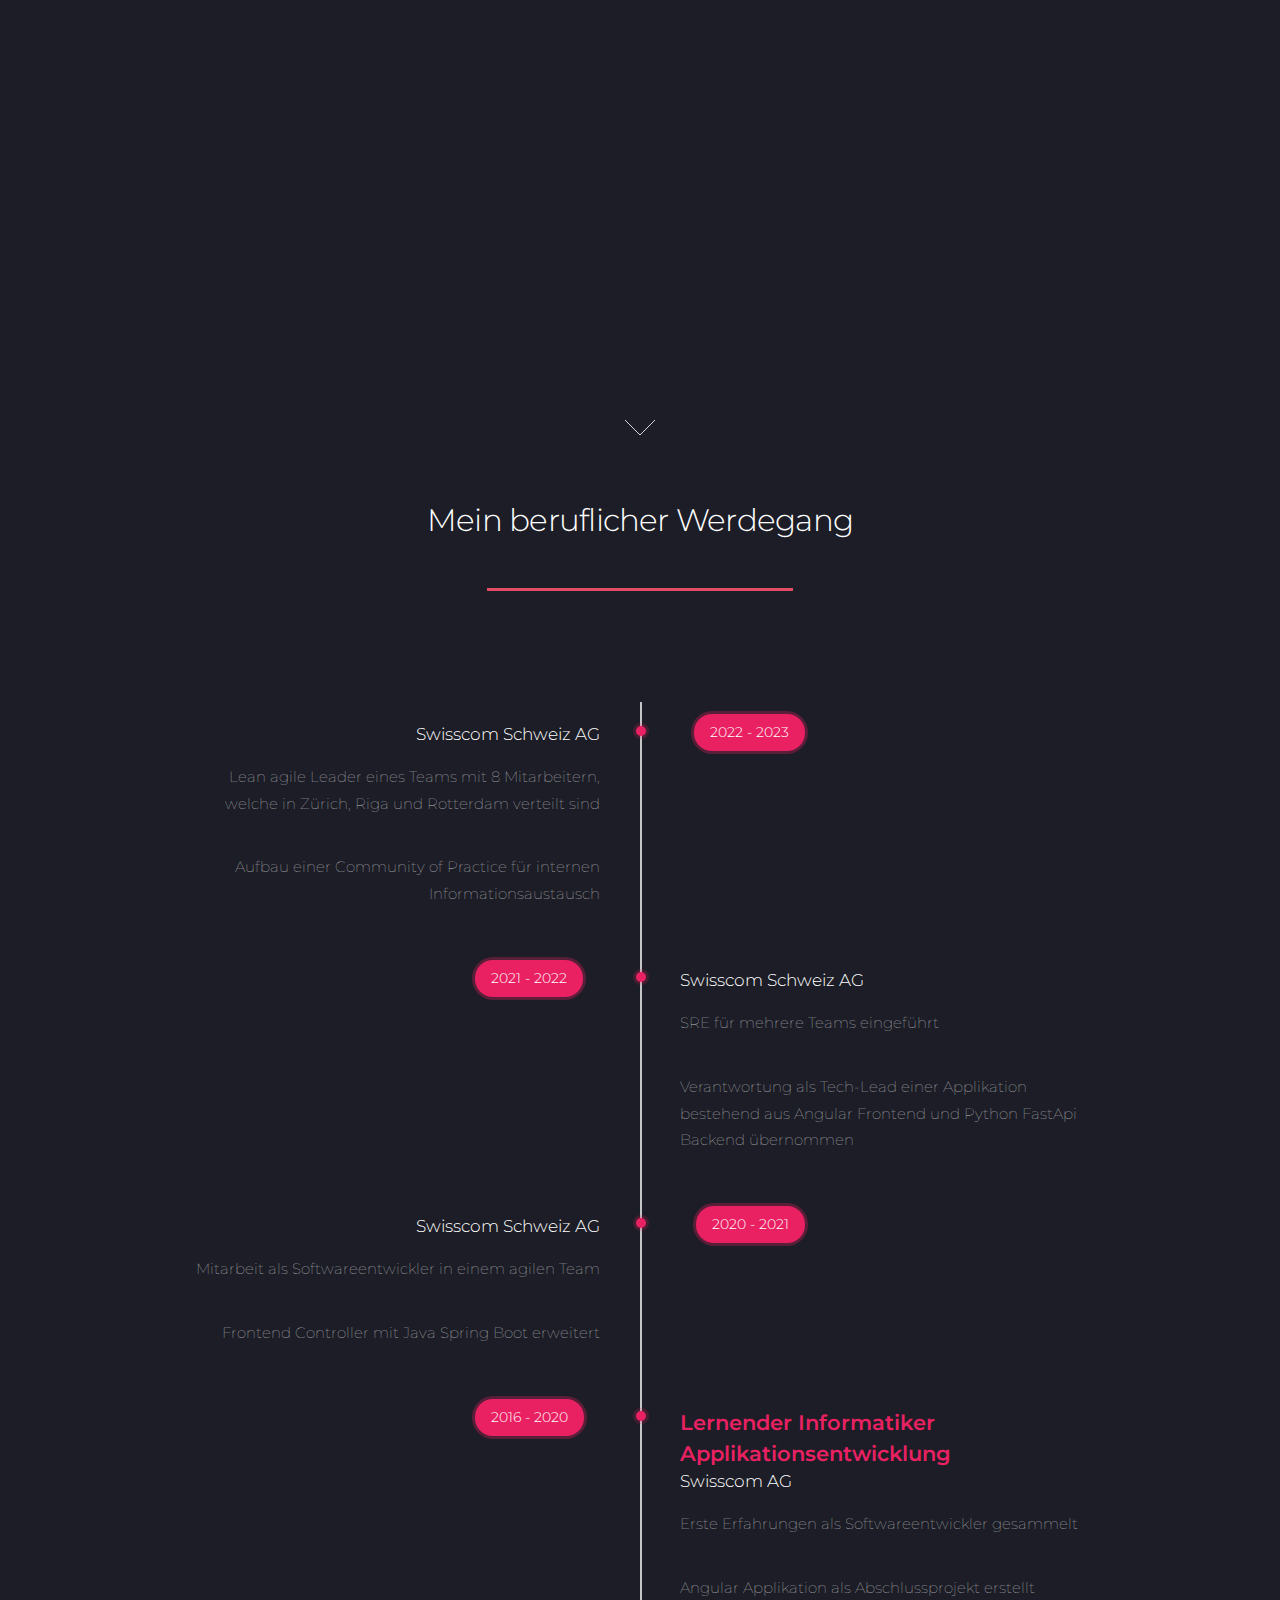
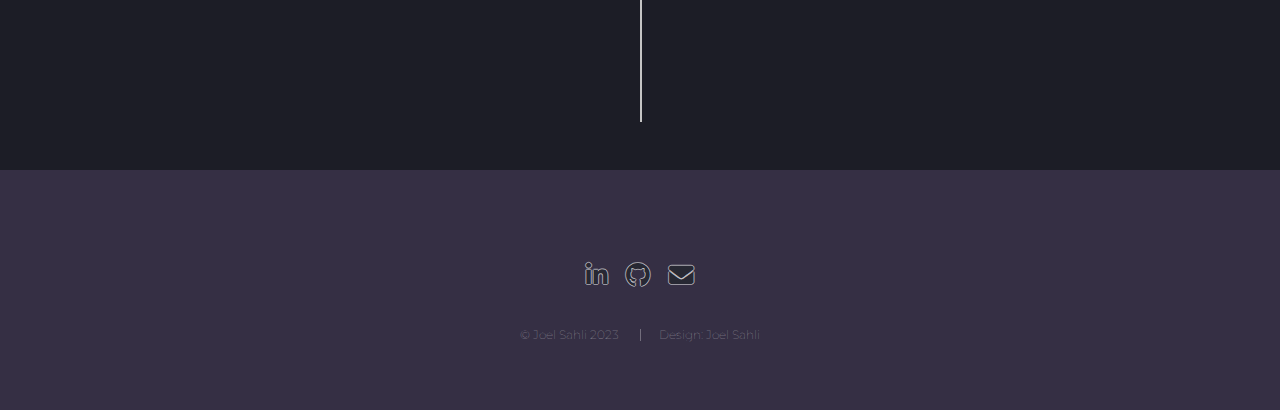
==== commit bba72c37: "finalized website for first publish" ====
--- a/index.html
+++ b/index.html
@@ -23,37 +23,33 @@
 
 		<!-- Header -->
 		<header id="header">
-			<h1 id="logo"><a href="index.html">JS</a></h1>
+			<h1 id="logo" style="font-size: 200%; font-family:logoFont;"><a href="index.html">JS</a></h1>
 			<nav id="nav">
 				<ul style="font-weight: bold;">
-					<li><a data-translate="home" href="index.html"></a></li>
-					<li><a data-translate="aboutNav" href="#about" class="scrolly"></a></li>
-					<li><a data-translate="services" href="#services" class="scrolly"></a></li>
-					<li><a data-translate="skills" href="#skills" class="scrolly"></a></li>
-					<li><a data-translate="career" href="career.html"></a></li>
-					<li style="padding-left: 7em;"><a href="#" class="lang-toggle" data-lang="de">DE</a></li>
-					<li style="margin-left: -0.01em;"><a href="#" class="lang-toggle" data-lang="en">EN</a></li>
+					<li><a href="index.html" data-translate-key="home" data-translate></a></li>
+					<li><a href="#about" class="scrolly" data-translate-key="aboutNav" data-translate></a></li>
+					<li><a href="#services" class="scrolly" data-translate-key="services" data-translate></a></li>
+					<li><a href="#skills" class="scrolly" data-translate-key="skills" data-translate></a></li>
+					<li><a href="#career" class="scrolly" data-translate-key="career" data-translate></a></li>
+					<li style="padding-left: 7em;"><a id="de"href="#" class="lang-toggle" data-lang="de" data-translate-key="de" data-translate></a></li>
+					<li style="margin-left: -0.01em;"><a id="en" href="#" class="lang-toggle" data-lang="en" data-translate-key="en" data-translate></a></li>
 				</ul>
 			</nav>
 		</header>
 
-
-
 		<!-- Banner -->
-
 		<section id="banner" class="palette">
 			<div class="content">
 				<header>
 					<h2 style="font-weight: 550;">Joel Sahli</h2>
 					<p style="font-weight: 300;">Fullstack Software Engineer / DevOps Engineer / Agile Leader</p>
-					<p data-translate="based" style="font-weight: 300;"></p>
+					<p data-translate-key="based" style="font-weight: 300;"></p>
 					<p></p>
 				</header>
 				<span style="" class="image"><img src="images/joel-profile-square.jpg" alt="" /></span>
 			</div>
-			<a href="#about" class="goto-next scrolly">Next</a>
-		</section>
-
+			<a href="#about" class="goto-next scrolly" data-translate-key="bannerNext" data-translate>Next</a>
+		</section>
 
 		<!-- About -->
 		<section id="about" class="spotlight style1 bottom">
@@ -63,73 +59,68 @@
 					<div class="row">
 						<div class="col-4 col-12-medium">
 							<header>
-								<h2 data-translate="about"></h2>
-								<p data-translate="about1"></p>
+								<h2 data-translate-key="about"></h2>
+								<p data-translate-key="about1"></p>
 							</header>
 						</div>
 						<div class="col-4 col-12-medium">
-							<p data-translate="aboutText1"></p>
+							<p data-translate-key="aboutText1"></p>
 						</div>
 						<div class="col-4 col-12-medium">
-							<p data-translate="aboutText2"></p>
+							<p data-translate-key="aboutText2"></p>
 						</div>
 					</div>
 				</div>
 			</div>
-			<a href="#services" class="goto-next scrolly">Next</a>
-		</section>
-
-
-
+			<a href="#services" class="goto-next scrolly" data-translate-key="aboutNext" data-translate>Next</a>
+		</section>
 
 		<!-- Diensleistungen -->
-
 		<section id="services" class="wrapper style1 special fade-up">
 			<div class="container">
 				<header class="major">
-					<h2 data-translate="company"></h2>
-					<p data-translate="softwareSolution"></p>
+					<h2 data-translate-key="company"></h2>
+					<p data-translate-key="softwareSolution"></p>
 				</header>
 				<div class="box alt">
 					<div class="row gtr-uniform">
 						<section class="col-4 col-12-medium col-12-xsmall">
 							<img class="serviceIcon" src="images/website.jpg">
-							<h3>Webseiten</h3>
-							<p>Ein professioneller Auftritt im Internet</p>
+							<h3 data-translate-key="webTitle"></h3>
+							<p data-translate-key="webDesc"></p>
 						</section>
 						<section class="col-4 col-12-medium col-12-xsmall">
 							<img class="serviceIcon" src="images/app.jpg">
-							<h3>Applikationen</h3>
-							<p>Eigene native Applikationen für Ihre Idee</p>
+							<h3 data-translate-key="appTitle"></h3>
+							<p data-translate-key="appDesc"></p>
 						</section>
 						<section class="col-4 col-12-medium col-12-xsmall">
 							<img class="serviceIcon" src="images/script.jpg">
-							<h3>Scripts</h3>
-							<p>Scripts aller Art um die Produktivität zu steigern</p>
-						</section>
-
+							<h3 data-translate-key="scriptsTitle"></h3>
+							<p data-translate-key="scriptsDesc"></p>
+						</section>
 					</div>
 				</div>
 				<footer class="major">
 					<ul class="actions special">
-						<li><a href="#" class="button">Kontaktieren Sie mich!</a></li>
+						<li><a href="mailto:joel.sahli@outlook.com" class="button" data-translate-key="contact" data-translate></a></li>
 					</ul>
 				</footer>
 			</div>
-			<a href="#skills" class="goto-next-ex scrolly">Next</a>
+			<a href="#skills" class="goto-next-ex scrolly" data-translate-key="servicesNext" data-translate>Next</a>
 		</section>
 
 		<!-- Skills -->
 		<section id="skills" class="wrapper style1 special fade-up">
 			<div class="container">
 				<header class="major">
-					<h2 data-translate="skillsTitle"></h2>
-					<p data-translate="skillDescr"></p>
+					<h2 data-translate-key="skillsTitle"></h2>
+					<p data-translate-key="skillDescr"></p>
 				</header>
 				<div class="box alt">
 					<div class="row gtr-uniform">
 						<section class="col-6 col-12-medium col-12-xsmall">
-							<h3 data-translate="webDev"></h3>
+							<h3 data-translate-key="webDev"></h3>
 							<ul class="alt">
 								<li>NPM</li>
 								<li>Angular</li>
@@ -143,7 +134,7 @@
 							</ul>
 						</section>
 						<section class="col-6 col-12-medium col-12-xsmall">
-							<h3 data-translate="beDev"></h3>
+							<h3 data-translate-key="beDev"></h3>
 							<ul class="alt">
 								<li>Java</li>
 								<li>Spring</li>
@@ -157,7 +148,7 @@
 							</ul>
 						</section>
 						<section class="col-6 col-12-medium col-12-xsmall">
-							<h3 data-translate="devOps"></h3>
+							<h3 data-translate-key="devOps"></h3>
 							<ul class="alt">
 								<li>Git</li>
 								<li>Kubernetes</li>
@@ -169,7 +160,7 @@
 							</ul>
 						</section>
 						<section class="col-6 col-12-medium col-12-xsmall">
-							<h3 data-translate="agile"></h3>
+							<h3 data-translate-key="agile"></h3>
 							<ul class="alt">
 								<li>SAFe Framework</li>
 								<li>Scrum</li>
@@ -179,26 +170,26 @@
 								<li>Quality Assurance</li>
 								<li></li>
 							</ul>
-
+						</section>
 					</div>
 				</div>
-
-			</div>
-			<a href="#career" class="goto-next-ex scrolly">Next</a>
-		</section>
+			</div>
+			<a href="#career" class="goto-next-ex scrolly" data-translate-key="skillsNext" data-translate>Next</a>
+		</section>
+
 		<section id="career" class="wrapper style1 special fade-up">
 			<header class="major">
-			<h2 data-translate="careerTitle"></h2>
+				<h2 data-translate-key="careerTitle"></h2>
 			</header>
 			<div class="timeline">
 				<ul>
 					<li>
 						<div class="content">
-							<h3>Scrum Master</h3>
+							<h3 data-translate-key="scrumMasterTitle"></h3>
 							<h4>Swisscom Schweiz AG</h4>
-							<p data-translate="scrumMasterDescr1"></p>
-							<br>
-							<p data-translate="scrumMasterDescr2"></p>
+							<p data-translate-key="scrumMasterDescr1"></p>
+							<br>
+							<p data-translate-key="scrumMasterDescr2"></p>
 						</div>
 						<div class="time">
 							<h4>2022 - 2023</h4>
@@ -207,11 +198,11 @@
 
 					<li>
 						<div class="content">
-							<h3>DevOps Engineer</h3>
+							<h3 data-translate-key="devOpsEngineerTitle"></h3>
 							<h4>Swisscom Schweiz AG</h4>
-							<p data-translate="devOpsDescr1"></p>
-							<br>
-							<p data-translate="devOpsDescr2"></p>
+							<p data-translate-key="devOpsDescr1"></p>
+							<br>
+							<p data-translate-key="devOpsDescr2"></p>
 						</div>
 						<div class="time">
 							<h4>2021 - 2022</h4>
@@ -220,11 +211,11 @@
 
 					<li>
 						<div class="content">
-							<h3>Fullstack Engineer</h3>
+							<h3 data-translate-key="fullstackEngineerTitle"></h3>
 							<h4>Swisscom Schweiz AG</h4>
-							<p data-translate="fsDescr1"></p>
-							<br>
-							<p data-translate="fsDescr2"></p>
+							<p data-translate-key="fsDescr1"></p>
+							<br>
+							<p data-translate-key="fsDescr2"></p>
 						</div>
 						<div class="time">
 							<h4>2020 - 2021</h4>
@@ -233,18 +224,16 @@
 
 					<li>
 						<div class="content">
-							<h3 data-translate="lehrTitle"></h3>
+							<h3 data-translate-key="lehrTitle"></h3>
 							<h4>Swisscom AG</h4>
-							<p data-translate="lehrDescr1"></p>
-							<br>
-							<p data-translate="lehrDescr2"></p>
+							<p data-translate-key="lehrDescr1"></p>
+							<br>
+							<p data-translate-key="lehrDescr2"></p>
 						</div>
 						<div class="time">
 							<h4>2016 - 2020</h4>
 						</div>
 					</li>
-
-					
 					<div style="clear:both;"></div>
 				</ul>
 			</div>
@@ -252,9 +241,9 @@
 
 		<!-- Footer -->
 		<footer id="footer">
-			<h3>Connect with me</h3>
+			<h3 data-translate-key="connectTitle"></h3>
 			<ul class="icons">
-				<li><a href="#" class="icon brands alt fa-linkedin-in"><span class="label">LinkedIn</span></a></li>
+				<li><a href="https://www.linkedin.com/in/joel-sahli-26a484174/" class="icon brands alt fa-linkedin-in"><span class="label">LinkedIn</span></a></li>
 				<li><a href="#" class="icon brands alt fa-github"><span class="label">GitHub</span></a></li>
 				<li><a href="#" class="icon solid alt fa-envelope"><span class="label">Email</span></a></li>
 			</ul>
@@ -273,10 +262,12 @@
 	<script src="assets/js/jquery.scrollex.min.js"></script>
 	<script src="assets/js/browser.min.js"></script>
 	<script src="assets/js/breakpoints.min.js"></script>
+	
+	<script src="assets/js/main.js"></script>
 	<script src="assets/js/util.js"></script>
-	<script src="assets/js/main.js"></script>
 	<script src="assets/js/language.js"></script>
+	
 
 </body>
 
-</html>+</html>
--- a/assets/css/main.css
+++ b/assets/css/main.css
@@ -73,6 +73,11 @@
 }
 
 /* Basic */
+
+	@font-face {
+		font-family: logoFont;
+		src: url(../fonts/AlgerianCondensedLetPlain.woff2);
+	}
 
 	html {
 		box-sizing: border-box;
@@ -2400,7 +2405,7 @@
 			.lang-toggle {
 				text-decoration: none !important;
 				color: #ffffff !important; /* Default text color */
-				margin: 0 10px;
+				margin: 0 8px;
 				position: relative;
 			}
 			
@@ -4110,7 +4115,7 @@
 	
 
 
-/* b Small */
+/* Small */
 
 	#navPanel, #titleBar {
 		display: none;
@@ -4138,6 +4143,29 @@
 
 			h4 {
 				font-size: 1em;
+			}
+
+			
+			.lang-toggle {
+				text-decoration: none !important;
+				color: #ffffff !important; /* Default text color */
+				margin: 0 0px;
+				position: relative;
+			}
+			
+			.lang-toggle.active {
+				color: red !important; /* Color for the active language */
+			}
+			
+			.lang-toggle.active::after {
+				content: '';
+				display: block;
+				width: 100%;
+				height: 2px;
+				background-color: red !important; /* Underline color for the active language */
+				position: absolute;
+				bottom: 0.75em;
+				left: 0;
 			}
 
 		/* Section/Article */
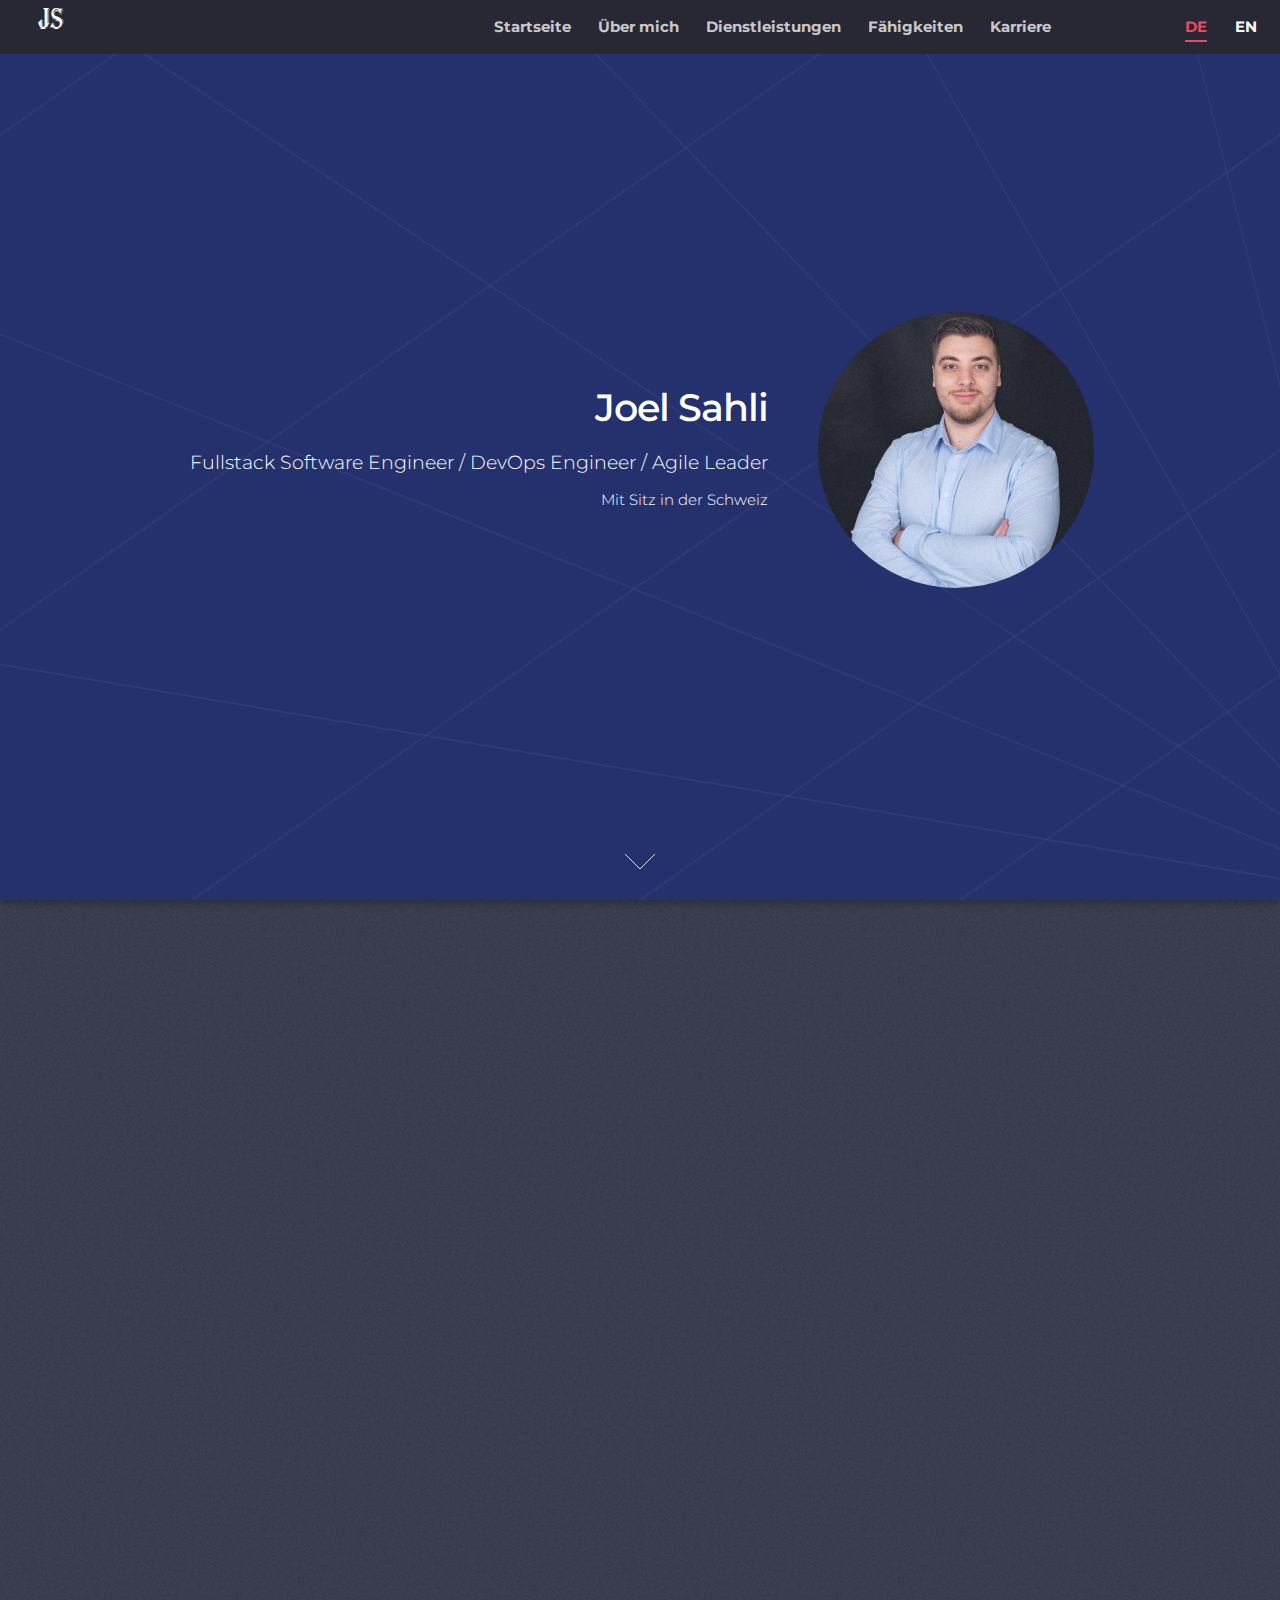
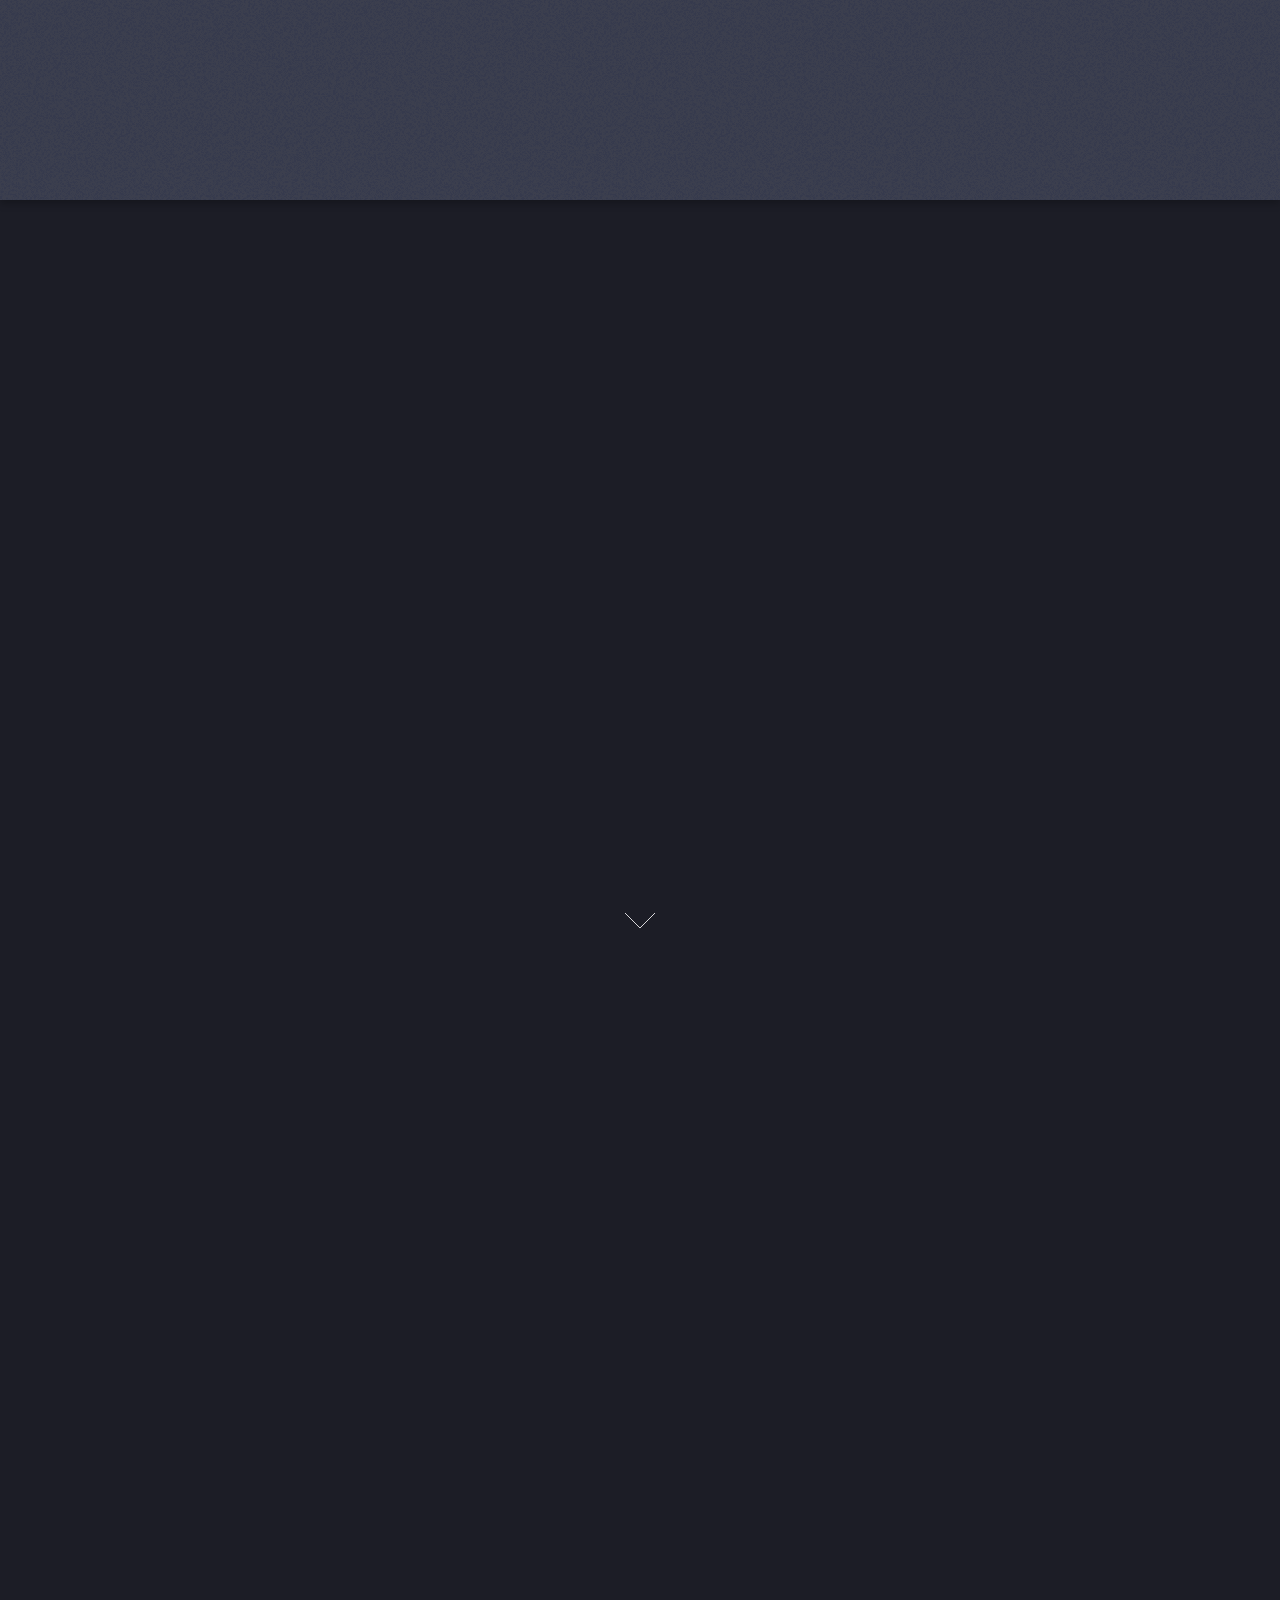
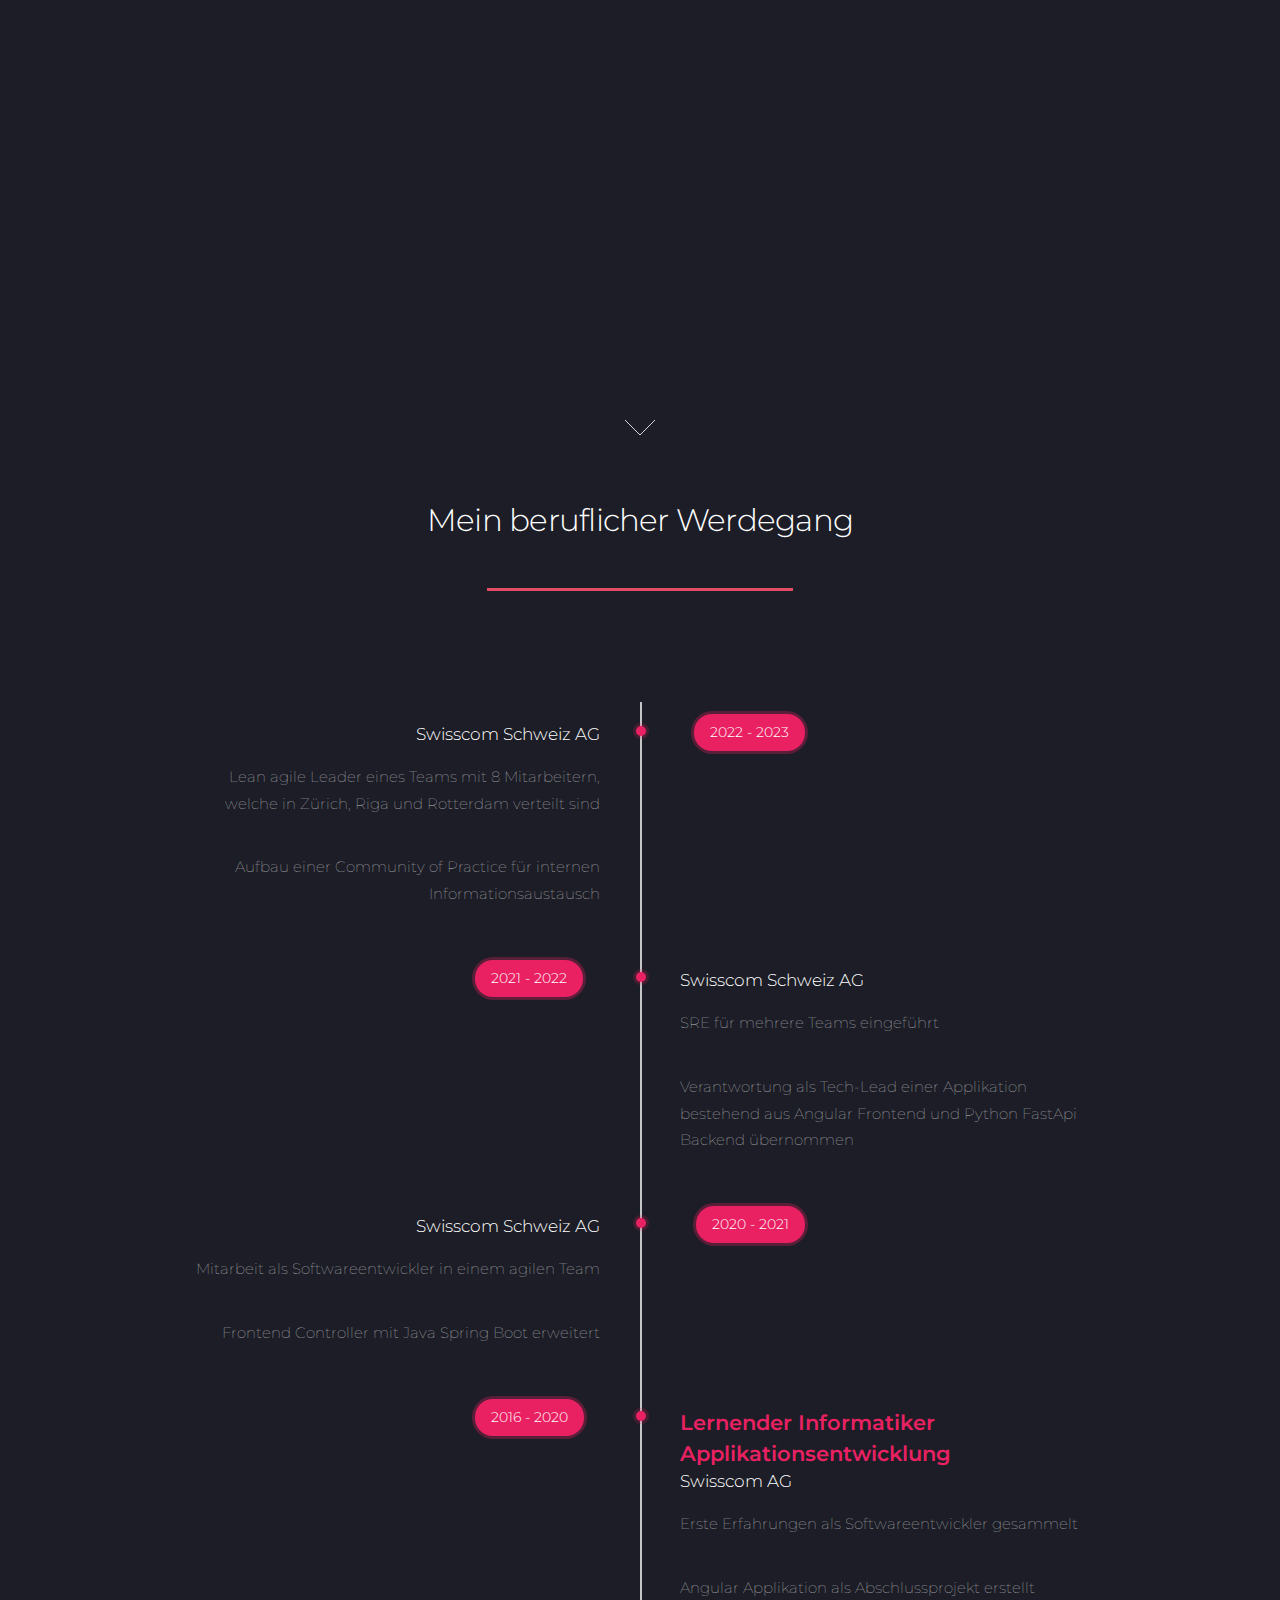
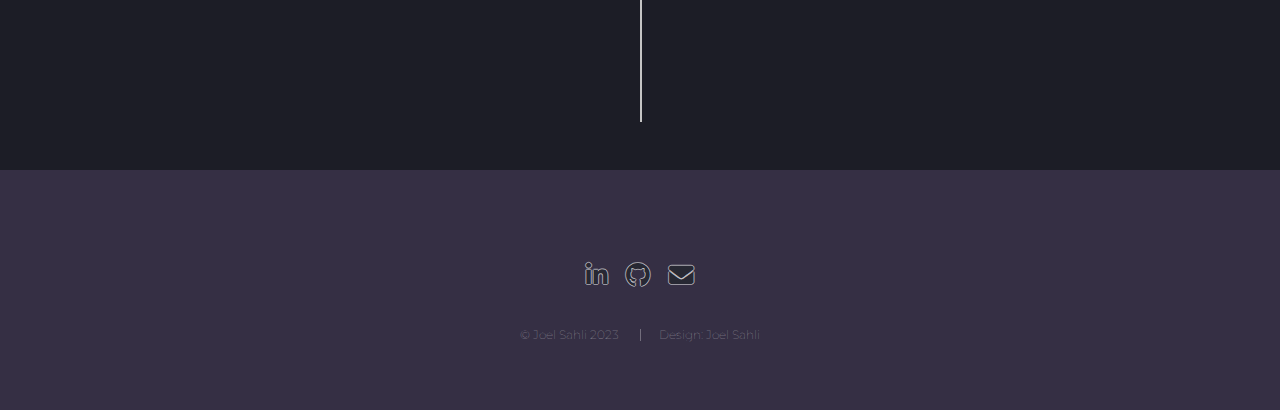
==== commit 0ad25dbf: "final touches" ====
--- a/index.html
+++ b/index.html
@@ -243,9 +243,9 @@
 		<footer id="footer">
 			<h3 data-translate-key="connectTitle"></h3>
 			<ul class="icons">
-				<li><a href="https://www.linkedin.com/in/joel-sahli-26a484174/" class="icon brands alt fa-linkedin-in"><span class="label">LinkedIn</span></a></li>
-				<li><a href="#" class="icon brands alt fa-github"><span class="label">GitHub</span></a></li>
-				<li><a href="#" class="icon solid alt fa-envelope"><span class="label">Email</span></a></li>
+				<li><a href="https://www.linkedin.com/in/joel-sahli-26a484174/" target="_blank" class="icon brands alt fa-linkedin-in"><span class="label">LinkedIn</span></a></li>
+				<li><a href="https://github.com/JoeyTheCoder" target="_blank" class="icon brands alt fa-github"><span class="label">GitHub</span></a></li>
+				<li><a href="mailto:joel.sahli@outlook.com" class="icon solid alt fa-envelope"><span class="label">Email</span></a></li>
 			</ul>
 			<ul class="copyright">
 				<li>&copy; Joel Sahli 2023</li>
--- a/assets/css/main.css
+++ b/assets/css/main.css
@@ -2410,7 +2410,7 @@
 			}
 			
 			.lang-toggle.active {
-				color: red !important; /* Color for the active language */
+				color: #e44c65 !important; /* Color for the active language */
 			}
 			
 			.lang-toggle.active::after {
@@ -2418,7 +2418,7 @@
 				display: block;
 				width: 100%;
 				height: 2px;
-				background-color: red !important; /* Underline color for the active language */
+				background-color: #e44c65 !important; /* Underline color for the active language */
 				position: absolute;
 				bottom: 0.75em;
 				left: 0;
@@ -3720,7 +3720,7 @@
 	}
 
 	#header {
-		background: #352f44;
+		background: #272833;
 		box-shadow: 0 0 0.25em 0 rgba(0, 0, 0, 0.25);
 		cursor: default;
 		height: 3.5em;
@@ -4154,7 +4154,7 @@
 			}
 			
 			.lang-toggle.active {
-				color: red !important; /* Color for the active language */
+				color: #e44c65 !important; /* Color for the active language */
 			}
 			
 			.lang-toggle.active::after {
@@ -4162,7 +4162,7 @@
 				display: block;
 				width: 100%;
 				height: 2px;
-				background-color: red !important; /* Underline color for the active language */
+				background-color: #e44c65 !important; /* Underline color for the active language */
 				position: absolute;
 				bottom: 0.75em;
 				left: 0;
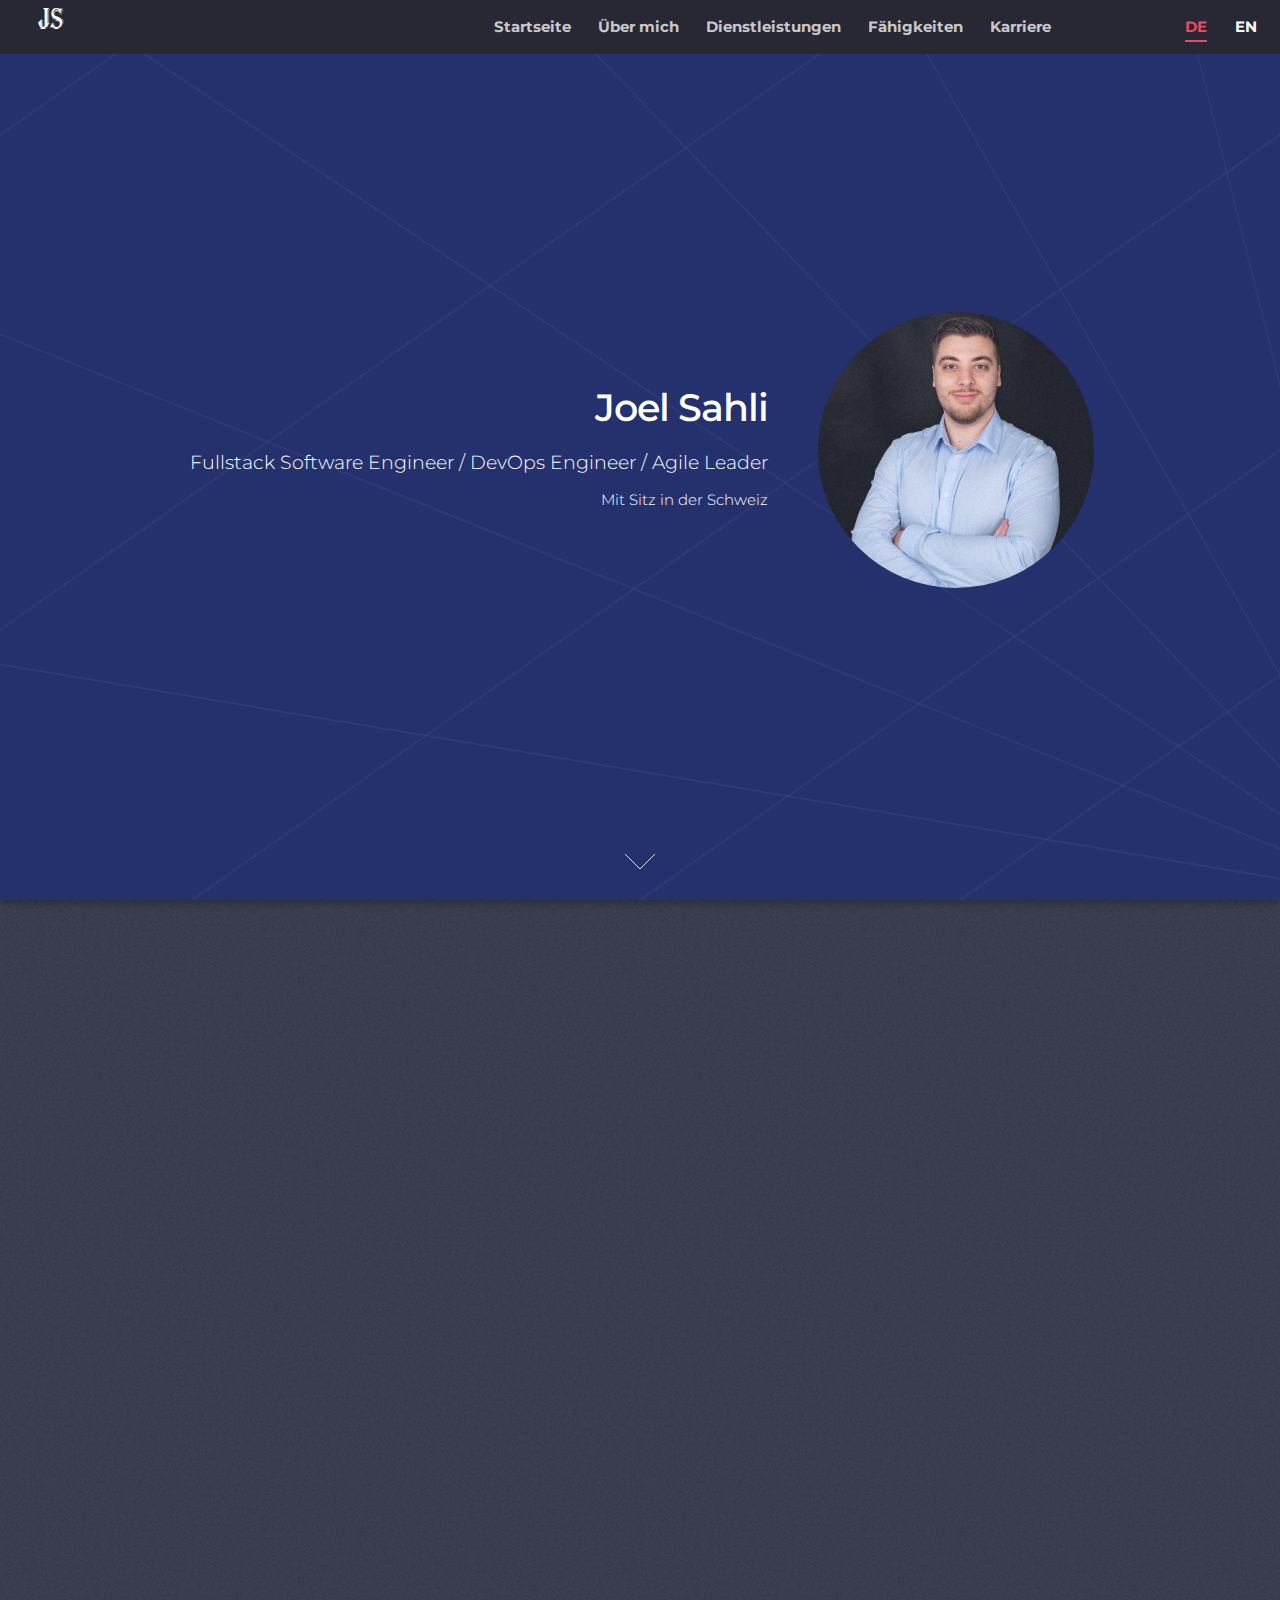
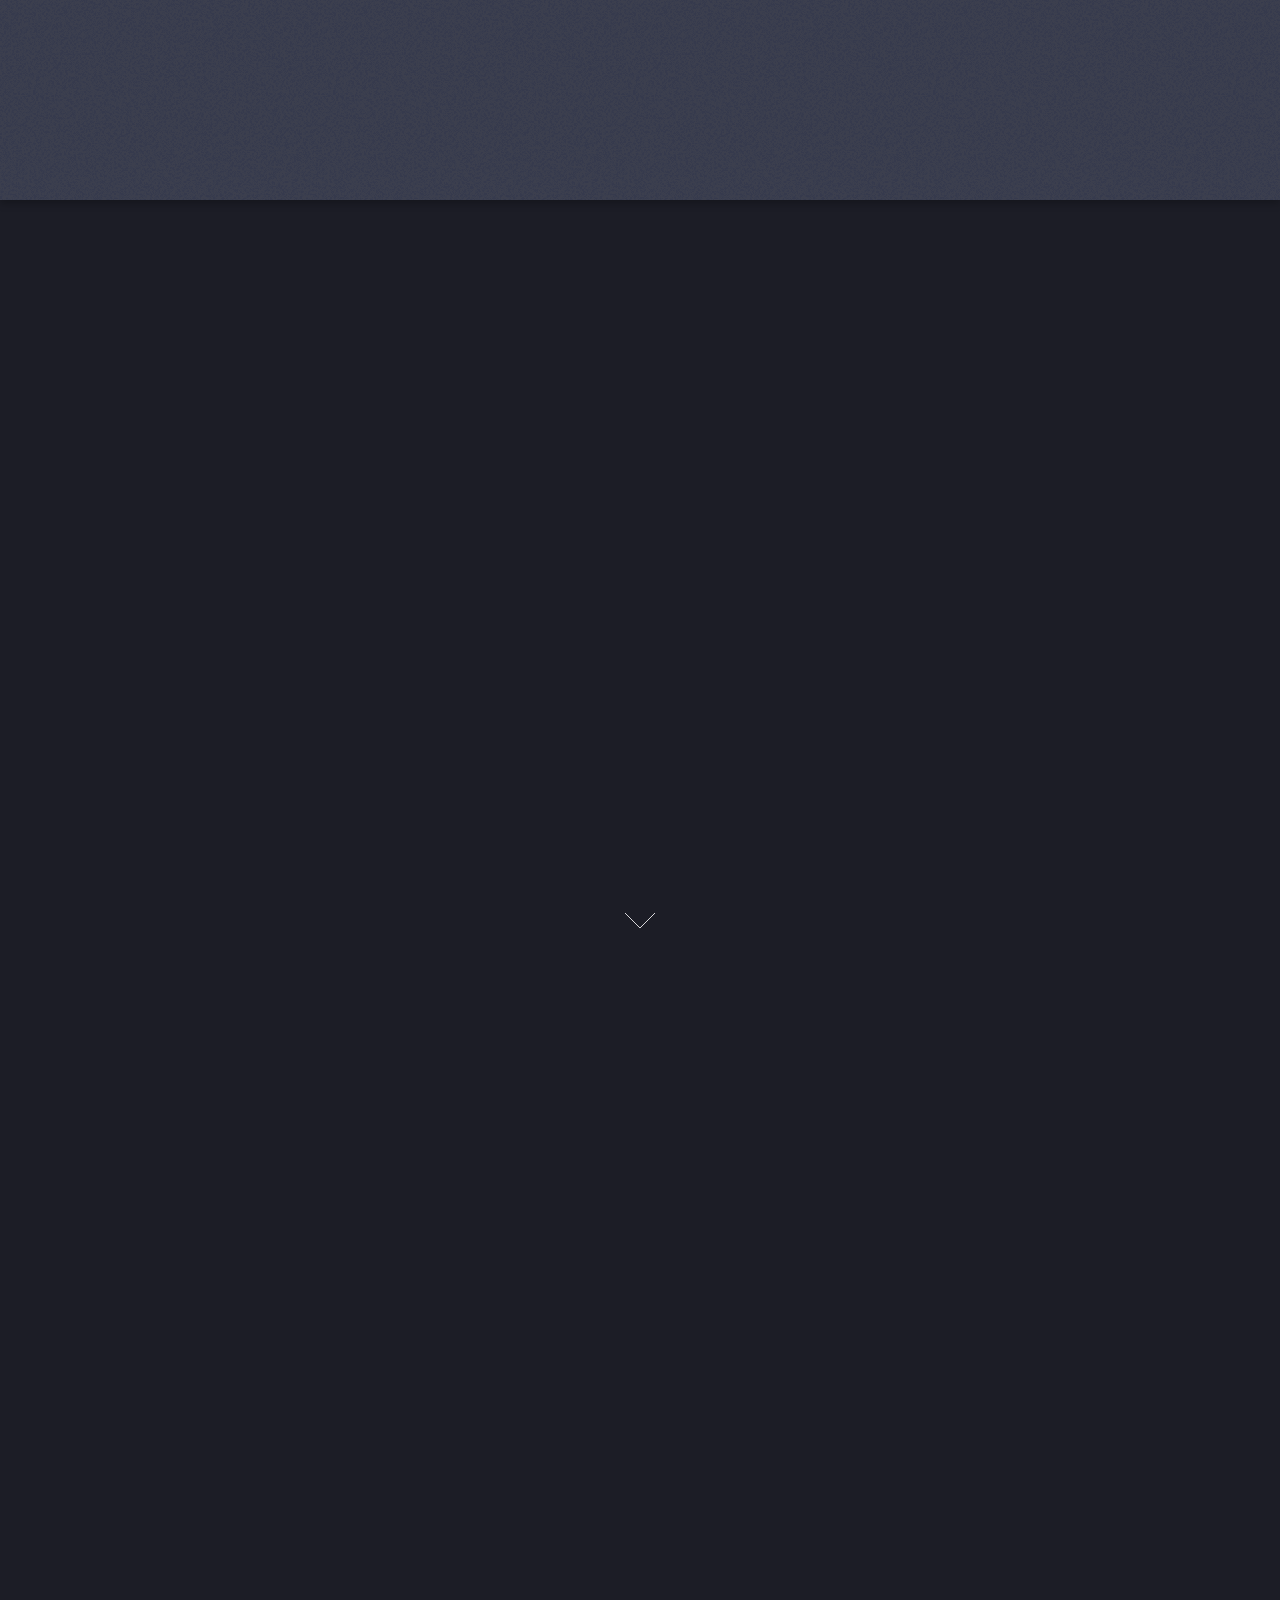
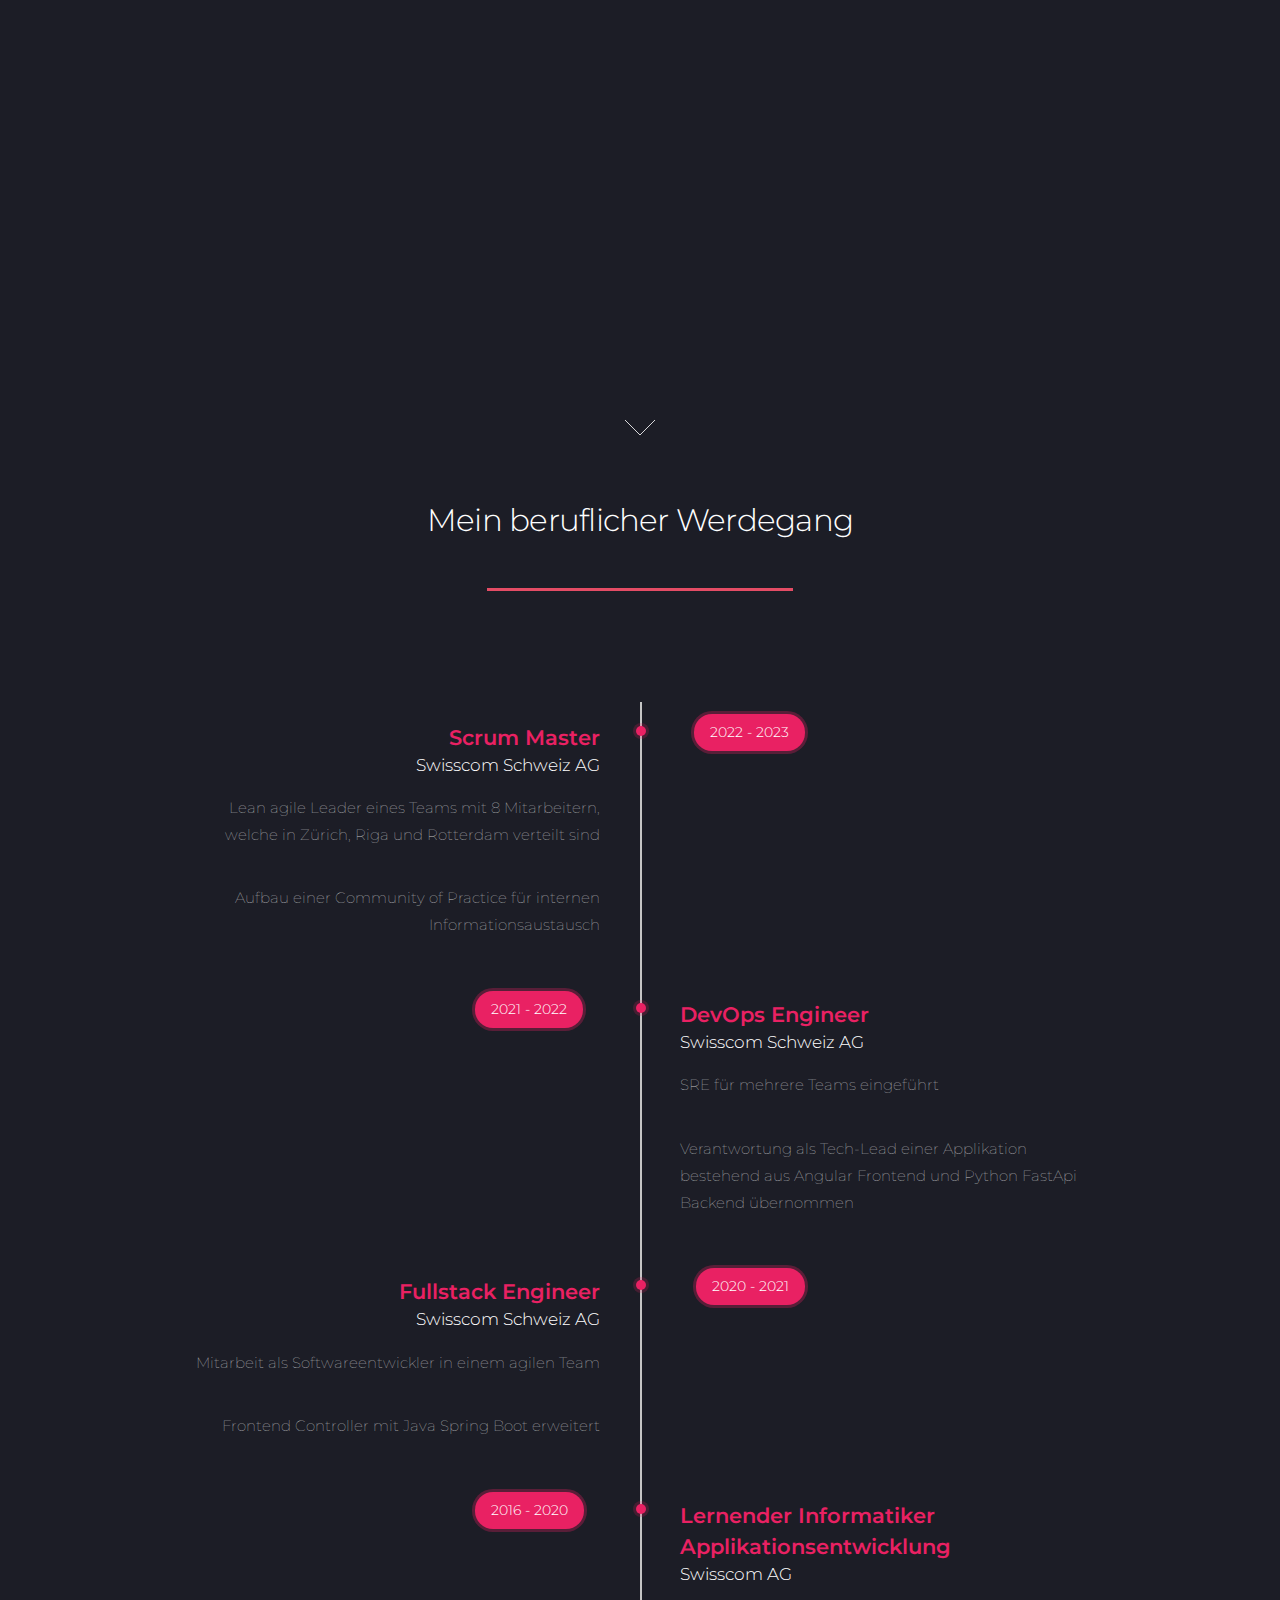
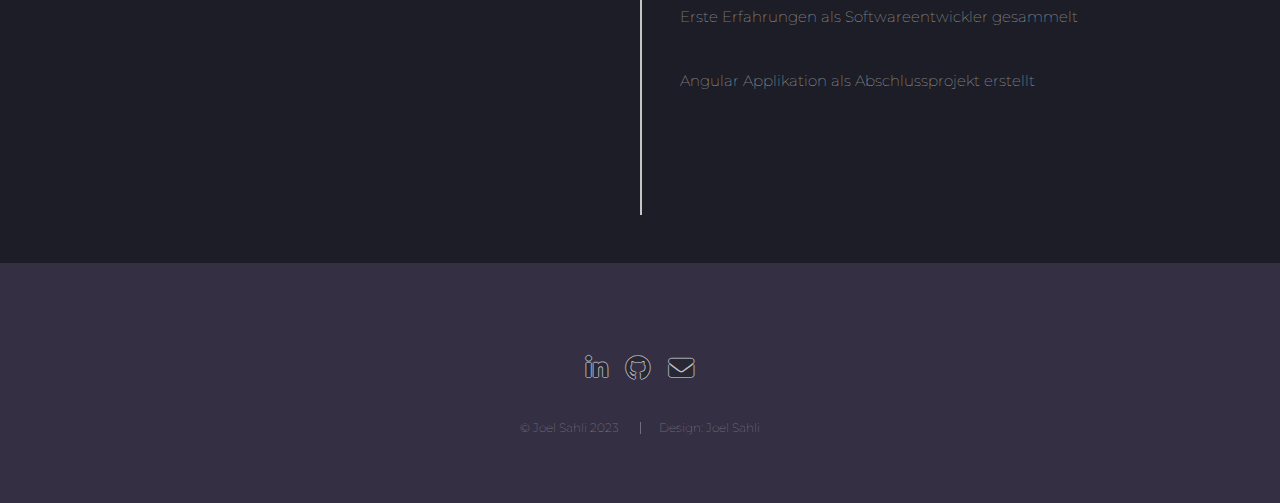
==== commit e17064cf: "added missing titles" ====
--- a/index.html
+++ b/index.html
@@ -185,7 +185,7 @@
 				<ul>
 					<li>
 						<div class="content">
-							<h3 data-translate-key="scrumMasterTitle"></h3>
+							<h3>Scrum Master</h3>
 							<h4>Swisscom Schweiz AG</h4>
 							<p data-translate-key="scrumMasterDescr1"></p>
 							<br>
@@ -198,7 +198,7 @@
 
 					<li>
 						<div class="content">
-							<h3 data-translate-key="devOpsEngineerTitle"></h3>
+							<h3>DevOps Engineer</h3>
 							<h4>Swisscom Schweiz AG</h4>
 							<p data-translate-key="devOpsDescr1"></p>
 							<br>
@@ -211,7 +211,7 @@
 
 					<li>
 						<div class="content">
-							<h3 data-translate-key="fullstackEngineerTitle"></h3>
+							<h3>Fullstack Engineer</h3>
 							<h4>Swisscom Schweiz AG</h4>
 							<p data-translate-key="fsDescr1"></p>
 							<br>
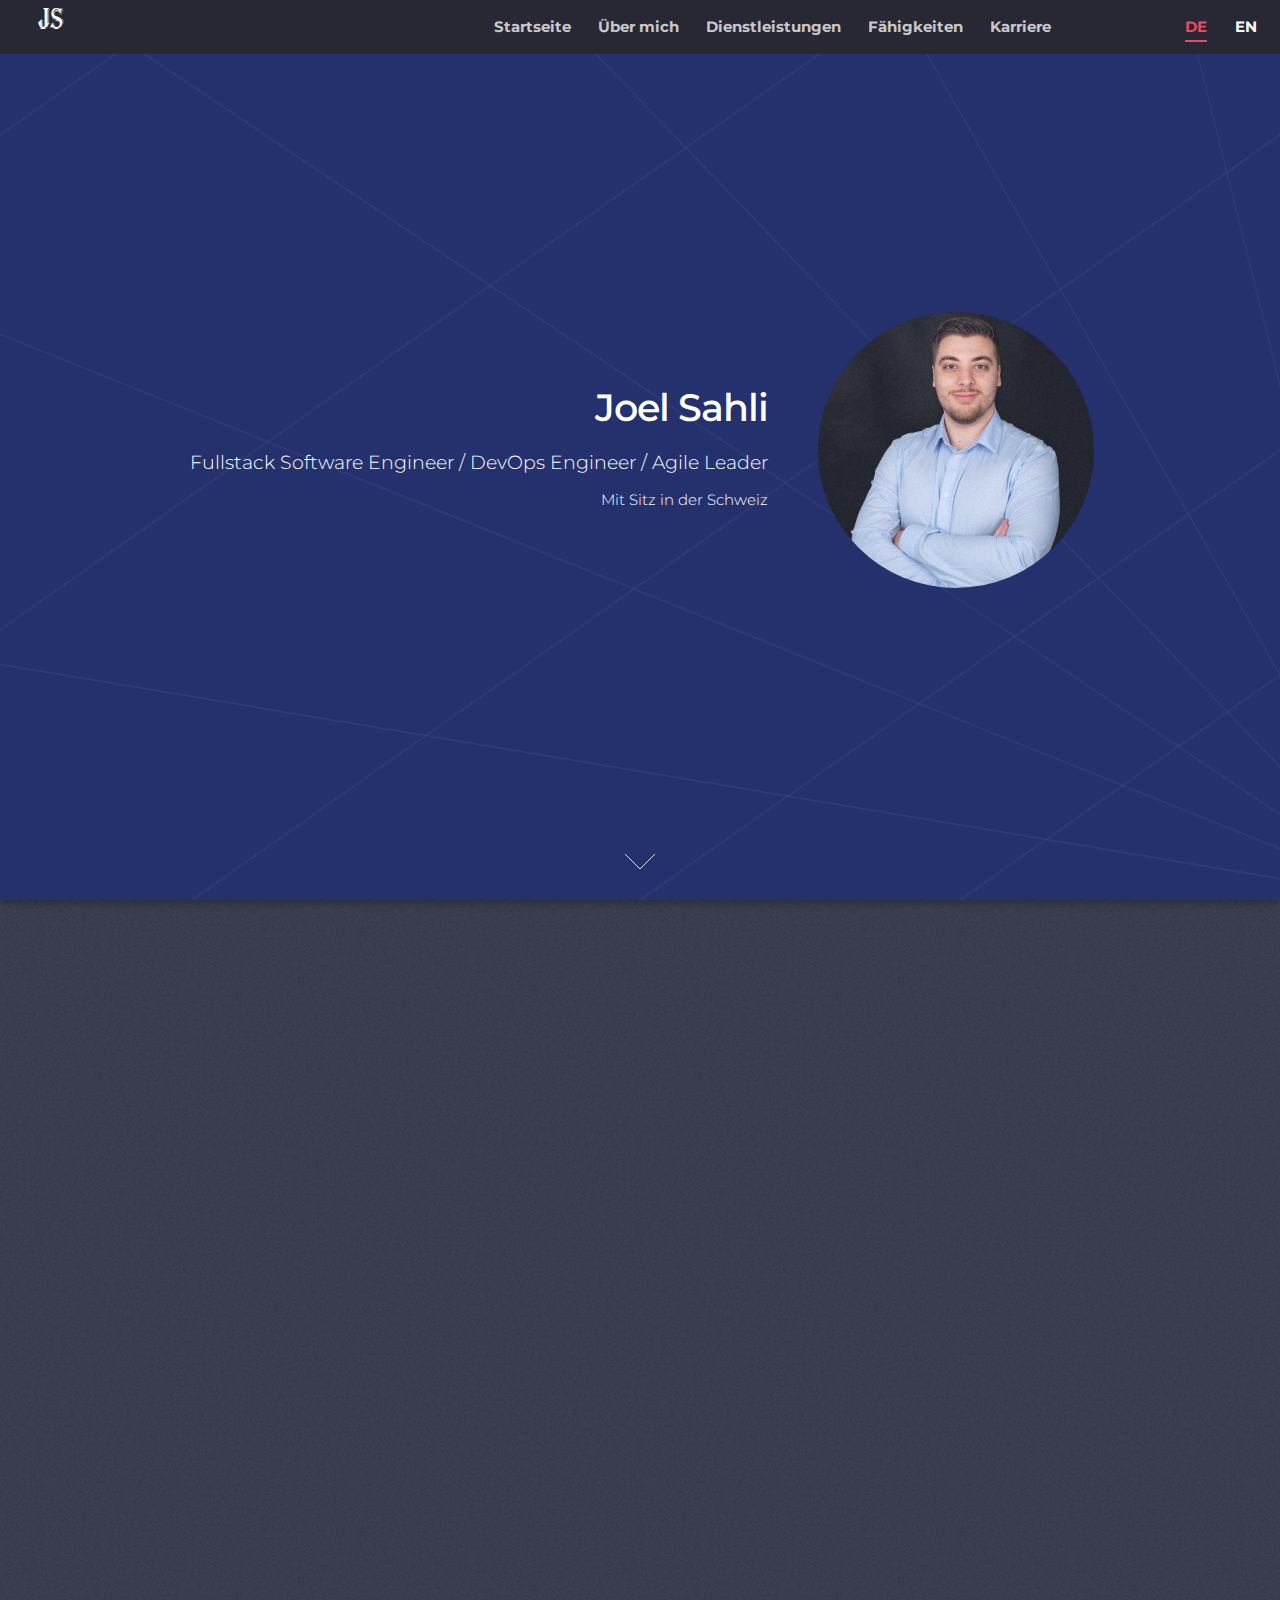
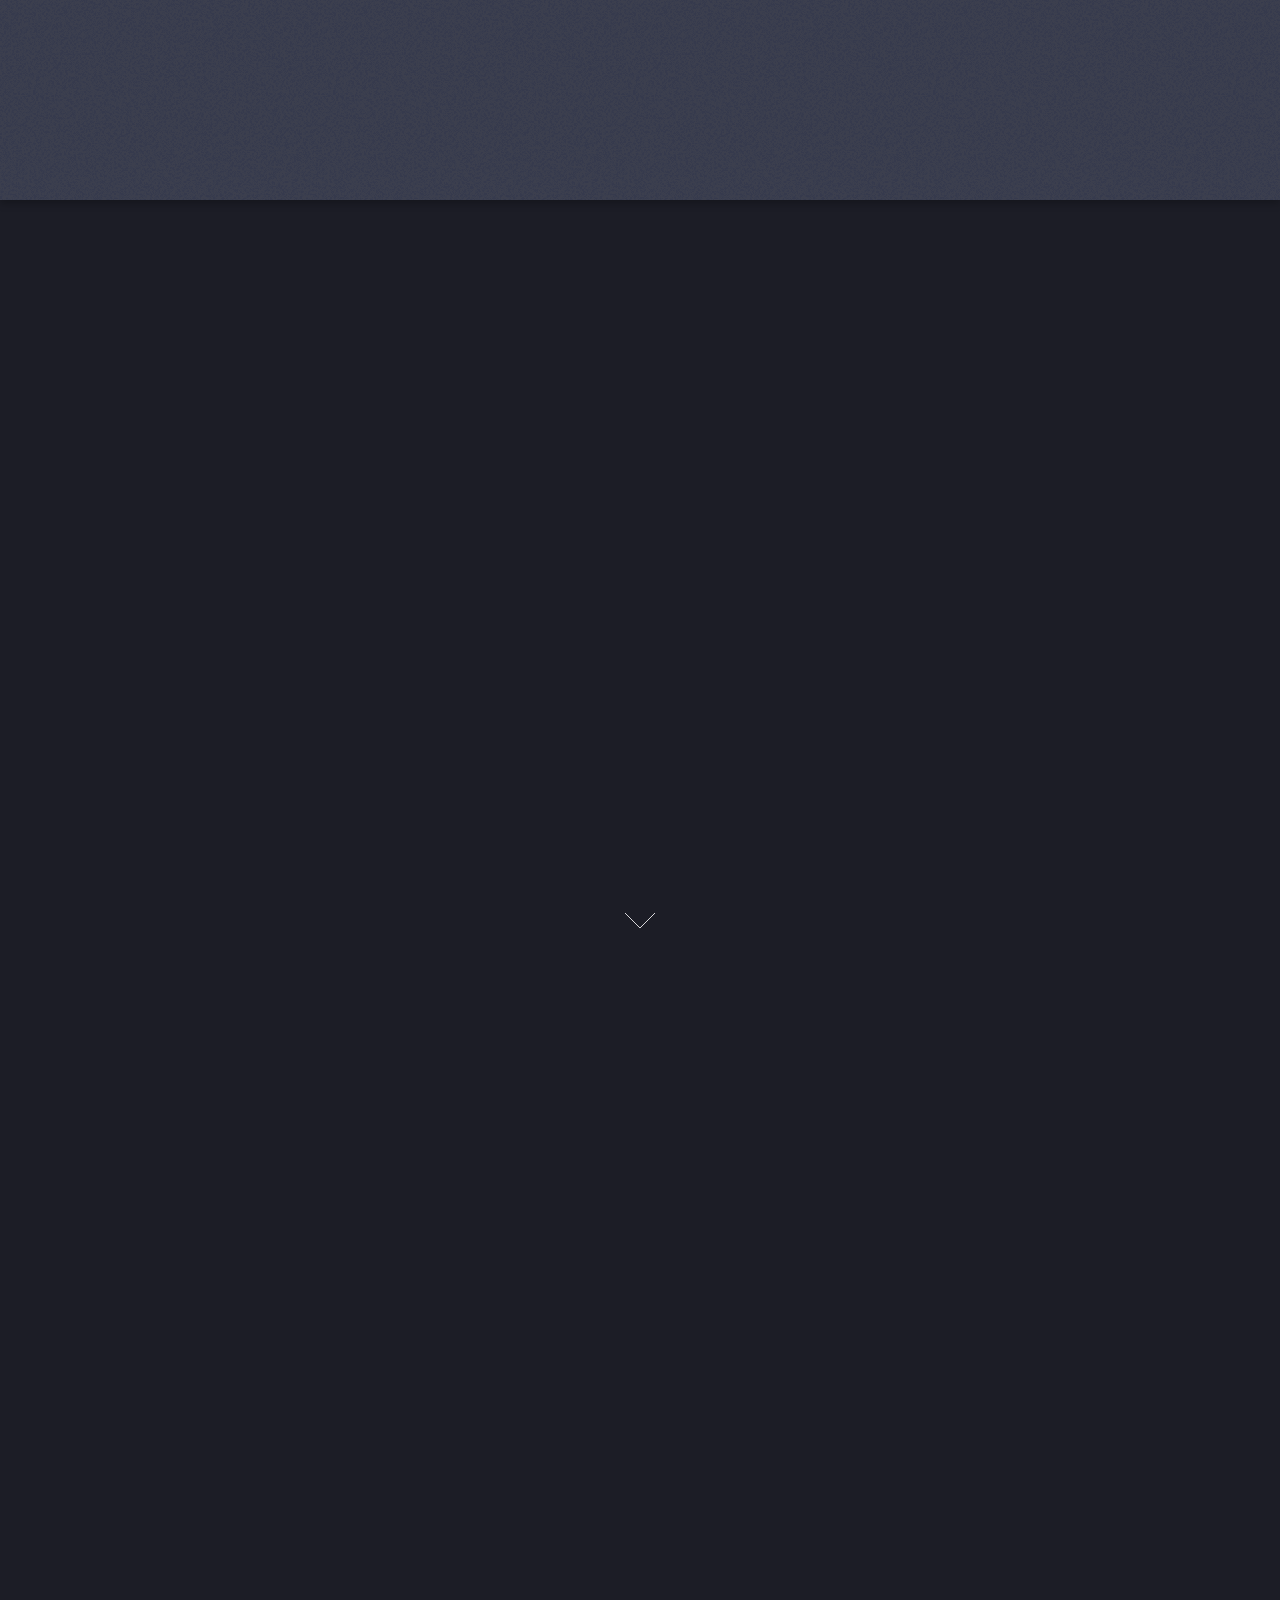
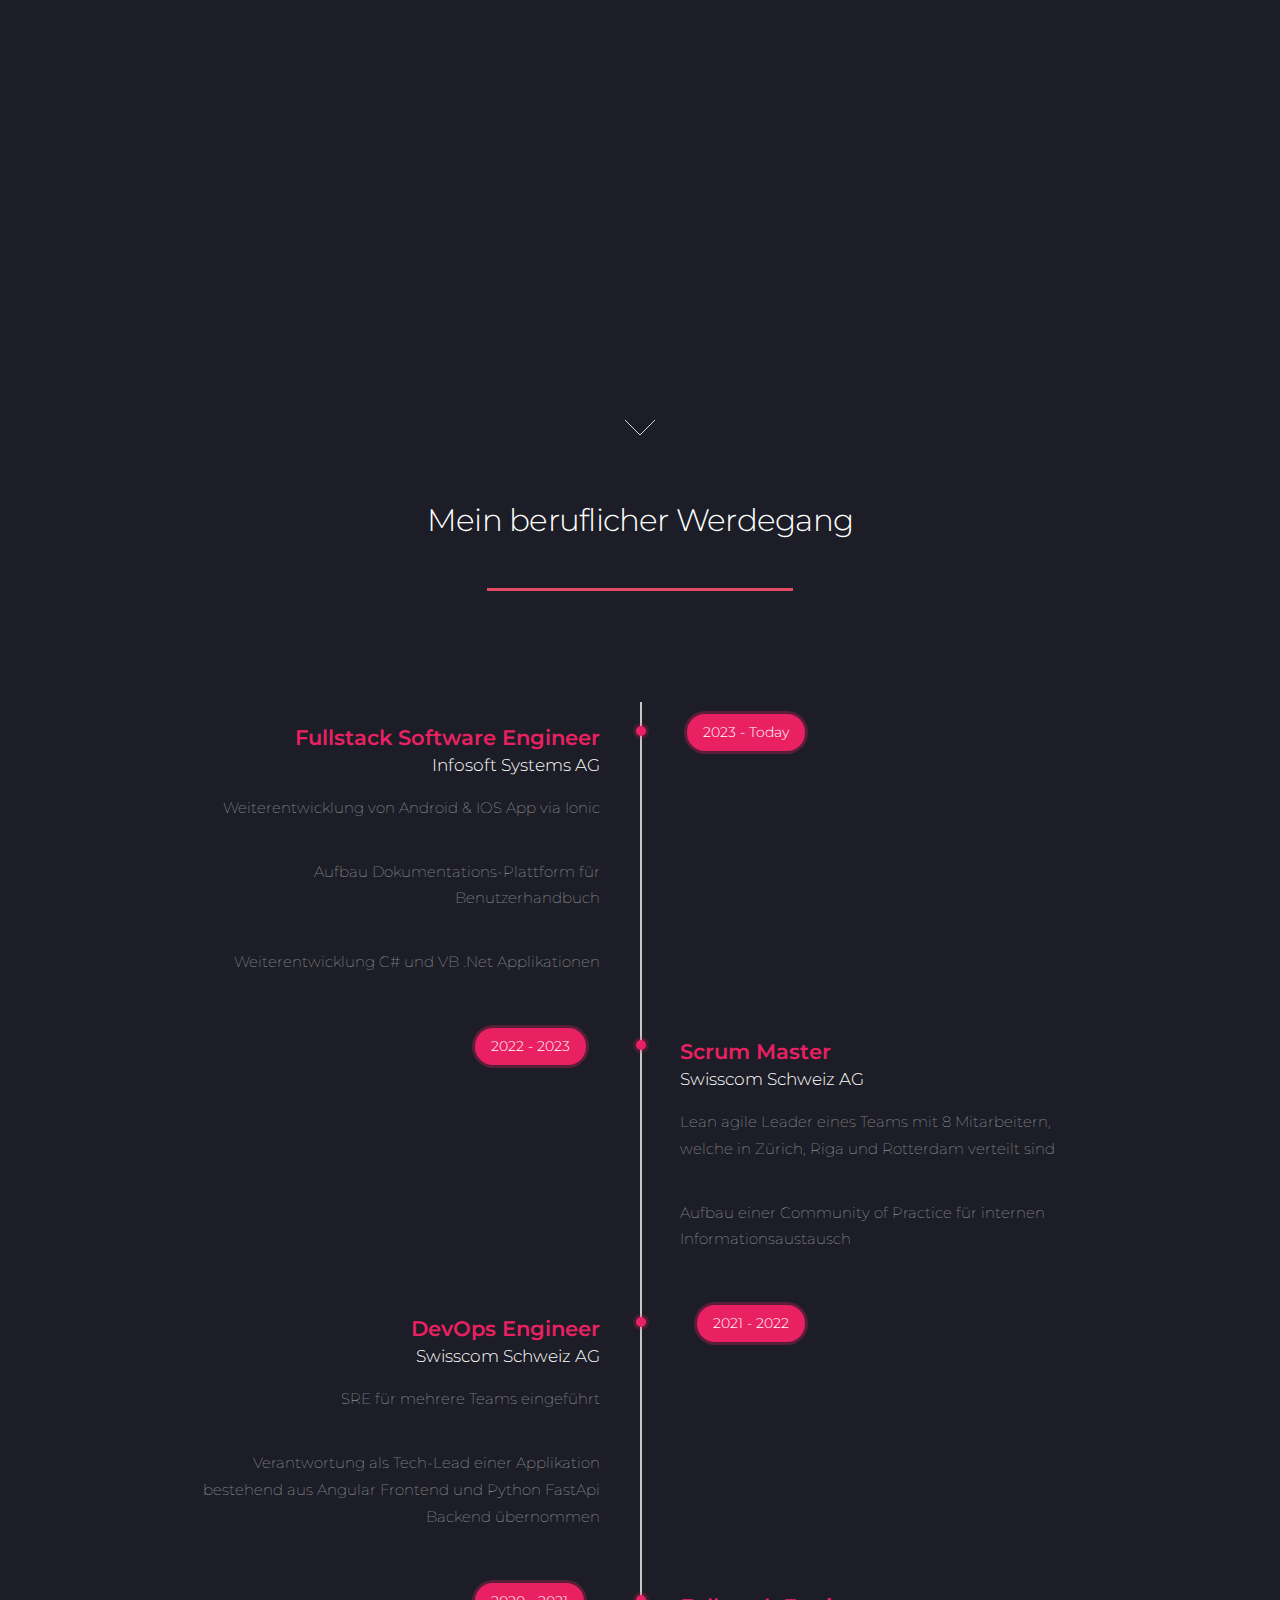
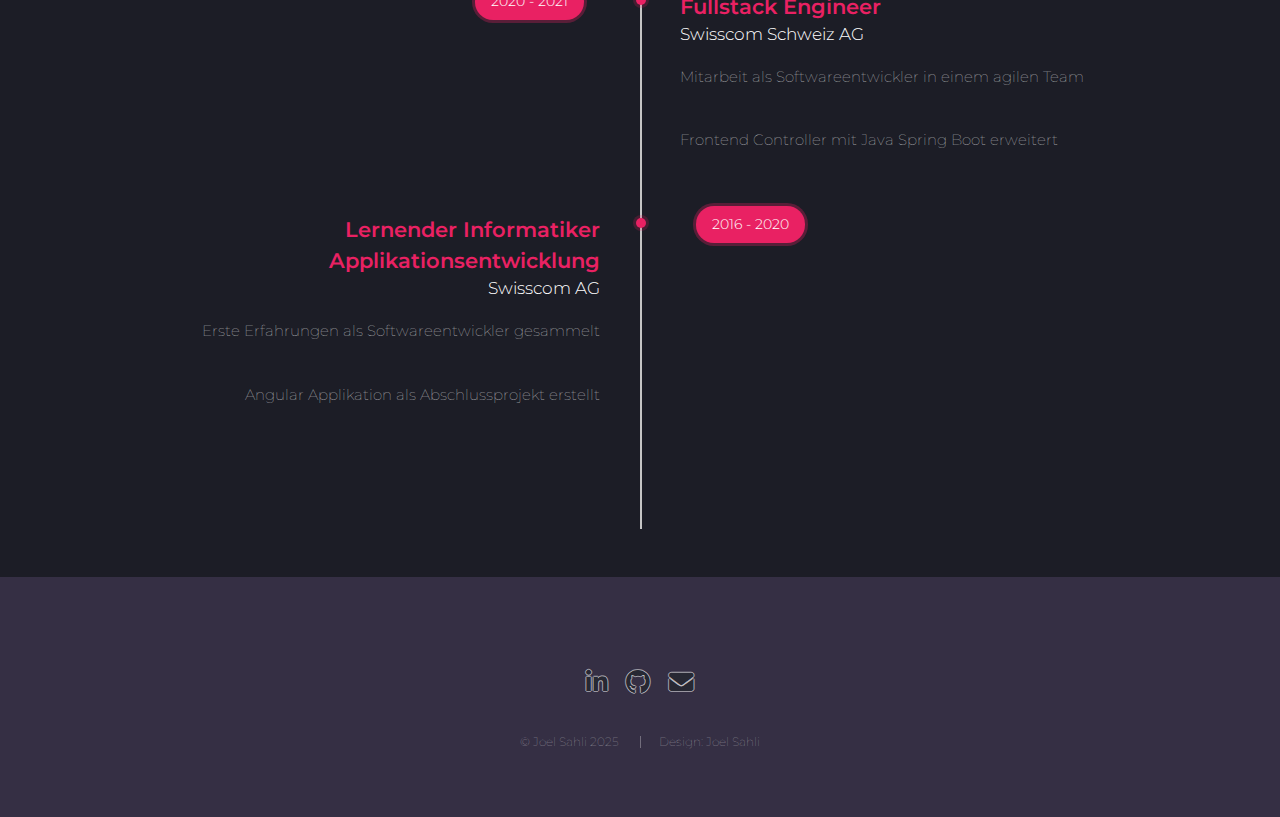
==== commit 6d226ad9: "updated 2025" ====
--- a/index.html
+++ b/index.html
@@ -185,6 +185,20 @@
 				<ul>
 					<li>
 						<div class="content">
+							<h3>Fullstack Software Engineer</h3>
+							<h4>Infosoft Systems AG</h4>
+							<p data-translate-key="infosoftDescr1"></p>
+							<br>
+							<p data-translate-key="infosoftDescr2"></p>	
+							<br>
+							<p data-translate-key="infosoftDescr3"></p>
+						</div>
+						<div class="time">
+							<h4>2023 - Today</h4>
+						</div>
+					</li>
+					<li>
+						<div class="content">
 							<h3>Scrum Master</h3>
 							<h4>Swisscom Schweiz AG</h4>
 							<p data-translate-key="scrumMasterDescr1"></p>
@@ -248,7 +262,7 @@
 				<li><a href="mailto:joel.sahli@outlook.com" class="icon solid alt fa-envelope"><span class="label">Email</span></a></li>
 			</ul>
 			<ul class="copyright">
-				<li>&copy; Joel Sahli 2023</li>
+				<li>&copy; Joel Sahli 2025</li>
 				<li>Design: Joel Sahli</li>
 			</ul>
 		</footer>
